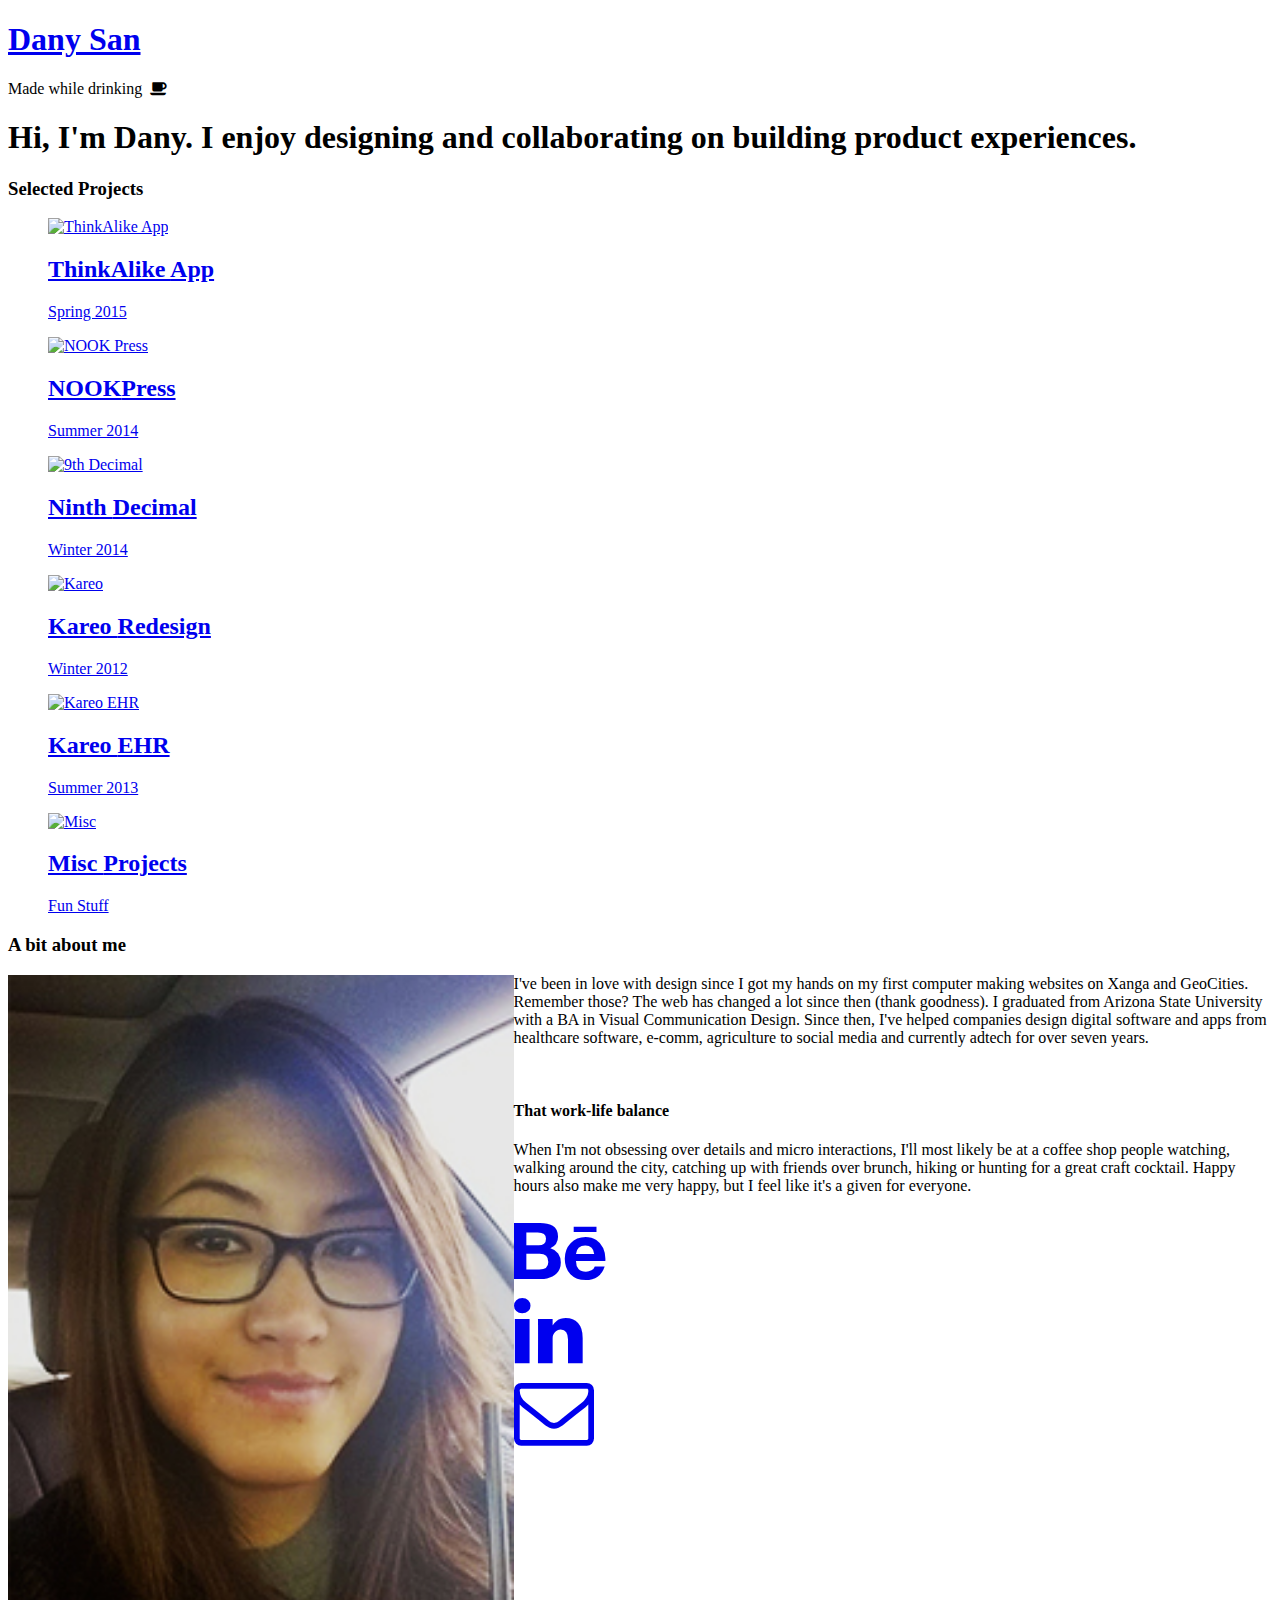
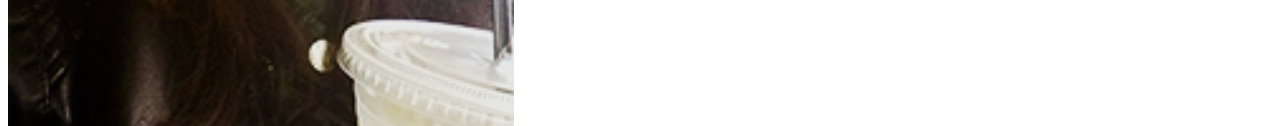
==== index.html @ a49ca772 "Update About Me" ====
<!DOCTYPE html>
<head>
    <meta charset="utf-8">
    <meta http-equiv="X-UA-Compatible" content="IE=edge,chrome=1">
    <title>Portfolio of Dany San</title>
    <meta name="description" content="">
    <meta name="viewport" content="width=device-width">

    <!-- Place favicon.ico and apple-touch-icon.png in the root directory -->
    <link rel="shortcut icon" href="favicon.ico" type="image/x-icon">
	<link rel="icon" href="favicon.ico" type="image/x-icon">
	<link href='https://fonts.googleapis.com/css?family=Pontano+Sans|Slabo+13px' rel='stylesheet' type='text/css'>
	<link href='https://fonts.googleapis.com/css?family=Raleway:400,500,600' rel='stylesheet' type='text/css'>
	<link rel="stylesheet" href="https://maxcdn.bootstrapcdn.com/font-awesome/4.5.0/css/font-awesome.min.css">
    <link rel="stylesheet" href="css/core.css">
    <link rel="stylesheet" href="css/animate.css">
    <link rel="stylesheet" type="text/css" href="css/hover-effects.css" />


    <script src="js/jquery-1.10.2.js"></script>
    <script src="js/modernizr.custom.js"></script>
   <script>
	  (function(i,s,o,g,r,a,m){i['GoogleAnalyticsObject']=r;i[r]=i[r]||function(){
	  (i[r].q=i[r].q||[]).push(arguments)},i[r].l=1*new Date();a=s.createElement(o),
	  m=s.getElementsByTagName(o)[0];a.async=1;a.src=g;m.parentNode.insertBefore(a,m)
	  })(window,document,'script','//www.google-analytics.com/analytics.js','ga');

	  ga('create', 'UA-46570388-1', 'danymarie.com');
	  ga('send', 'pageview');

	</script>

</head>
<body class="home">
	<!--[if lt IE 7]>
	    <p class="chromeframe">You are using an <strong>outdated</strong> browser. Please <a href="http://browsehappy.com/">upgrade your browser</a> or <a href="http://www.google.com/chromeframe/?redirect=true">activate Google Chrome Frame</a> to improve your experience.</p>
	<![endif]-->
	<div class="top"></div>

	<nav class="container nav-main">
		<div class="row mtl nav-row">
			<div class="col-md-8 nav-col"><h1 class="logo"><a href="index.html" >Dany San</a></h1></div>
			<div class="col-md-4 nav-col text-right">
				<p>Made while drinking &nbsp;<i class="fa fa-coffee"></i></p>
			</div>
		</div>
	</nav>

	<div class="intro">
		<div class="container text-center">
			<h1 class="mtm">Hi, I'm Dany. I enjoy designing and collaborating on building product experiences.</h1>
			<!-- <h2 class="mtl">"A hidden connection is stronger than an obvious one."</h2> -->
		</div>
	</div>

	<section>
		<div class="container ptbl">
			<h3 class="text-center mtm mbm">Selected Projects</h3>

			<div class="row grid mbl">

				<div class="col-md-4">
					<a href="thinkalike-app.html">
						<figure class="effect-sadie">
							<img src="img/tn-ta.jpg" alt="ThinkAlike App">
								<figcaption>
									<h2>ThinkAlike <span>App</span></h2>
									<p>Spring 2015</p>
								</figcaption>
						</figure>
					</a>
				</div>

				<div class="col-md-4">
					<a href="nook-press.html">
						<figure class="effect-sadie">
							<img src="img/tn-nookpress.jpg" alt="NOOK Press">
								<figcaption>
									<h2>NOOK<span>Press</span></h2>
									<p>Summer 2014</p>
								</figcaption>
						</figure>
					</a>
				</div>

				<div class="col-md-4">
					<a href="ninth-decimal.html">
						<figure class="effect-sadie">
							<img src="img/tn-9d.jpg" alt="9th Decimal">
								<figcaption>
									<h2>Ninth <span>Decimal</span></h2>
									<p>Winter 2014</p>
								</figcaption>
						</figure>
					</a>
				</div>

			</div> <!-- End Row -->

			<div class="row grid mbl">

				<div class="col-md-4">
					<a href="kareo.html">
						<figure class="effect-sadie">
							<img src="img/tn-kareo.jpg" alt="Kareo">
								<figcaption>
									<h2>Kareo <span>Redesign</span></h2>
									<p>Winter 2012</p>
								</figcaption>
						</figure>
					</a>
				</div>

				<div class="col-md-4">
					<a href="kareo-ehr.html">
						<figure class="effect-sadie">
							<img src="img/tn-ehr.jpg" alt="Kareo EHR">
								<figcaption>
									<h2>Kareo <span>EHR</span></h2>
									<p>Summer 2013</p>
								</figcaption>
						</figure>
					</a>
				</div>

				<div class="col-md-4">
					<a href="miscellaneous-projects.html">
						<figure class="effect-sadie">
							<img src="img/tn-misc.jpg" alt="Misc">
								<figcaption>
									<h2>Misc <span>Projects</span></h2>
									<p>Fun Stuff</p>
								</figcaption>
						</figure>
					</a>
				</div>

			</div> <!-- End Row -->

		</div> <!-- End Container -->
	</section>

	<section class="body">
		<div class="container">
			<div class="row">
				<div class="col-md-12 mtl mbxl">
					<h3 class="text-center">A bit about me</h3>
					<div class="col-md-2"></div>
					<div class="col-md-8">

						<img src="img/me.jpg" alt="Dany" align="left" class="normalize mrl" width="40%">

						<p>
							I've been in love with design since I got my hands on my first computer making websites on Xanga and GeoCities.
              Remember those? The web has changed a lot since then (thank goodness). I graduated from Arizona State University
              with a BA in Visual Communication Design. Since then, I've helped companies design digital software
              and apps from healthcare software, e-comm, agriculture to social media
              and currently adtech for over seven years.
						</p>

						<!-- <h4>What do I believe in?</h4>
						<p>
							I believe understanding how things work inside and out or at least how the pieces fit together is crucial. Doing the right thing and doing what works is what I learned during my time at <a href="http://pivotal.io/labs" target="_blank">Pivotal Labs</a>. Cross-team collaboration helps build a better product because you're sharing knowledge and leveraging everyone's skill sets. It's what makes what I do <strong>fun</strong> and <strong>awesome</strong>.
						</p>
						<p>
							I also believe it's not always about how something looks, but how it feels that's memorable. A hidden connection is stronger than an obvious one and I keep this in mind when designing.
						</p>
						<p>
							Dabbling and learning new things is another passion of mine. I self taught myself front-end coding to have a better understanding of how static design gets translated into code and brought to life with the added functionality of transitions and animations. Reading, learning and doing new things not only broadens our skills, but enriches the work we do.
						</p> -->
            <br />
						<h4>That work-life balance</h4>
						<p>
							When I'm not obsessing over details and micro interactions, I'll most likely be at a coffee shop people watching, walking around the city, catching up with friends over brunch, hiking or hunting for a great craft cocktail. Happy hours also make me very happy, but I feel like it's a given for everyone.
						</p>
						<!-- <p>
							Oh and of course, video breaks that involve cuteness overload are the best.

							<iframe src="https://vine.co/v/OdiFKizniE9/embed/simple" width="300" height="300" frameborder="0" class="mts"></iframe><script src="https://platform.vine.co/static/scripts/embed.js"></script>
						</p>

						<p>
							I also recently went on a four month solo backpacking trip to SE Asia that's been a life altering experience. Now I'm back looking to work on meaningful products that'll improve people's lives. <a href="mailto:danymsan@gmail.com?subject=Hi%20Dany!" target="_blank"><strong>What can we build together?</strong></a>
						</p> -->

					</div>
					<div class="col-md-2"></div>
				</div>
			</div>
		</div>
	</section>

	<section>
		<div class="social">
			<a href="http://be.net/danys" target="_blank"><div class="col-md-4 teal">
				<div class="col-md-12"><i class="fa fa-behance fa-5x"></i></div></div>
			</a>
			<a href="http://www.linkedin.com/in/danysan" target="_blank">
				<div class="col-md-4 blue"><div class="col-md-12"><i class="fa fa-linkedin fa-5x"></i></div></div>
			</a>
			<a href="mailto:danymsan@gmail.com?subject=Hi%20Dany!" target="_blank">
				<div class="col-md-4 purple"><div class="col-md-12"><i class="fa fa-envelope-o fa-5x"></i></div></div>
			</a>
		</div>

	</section>


 </body>
</html>
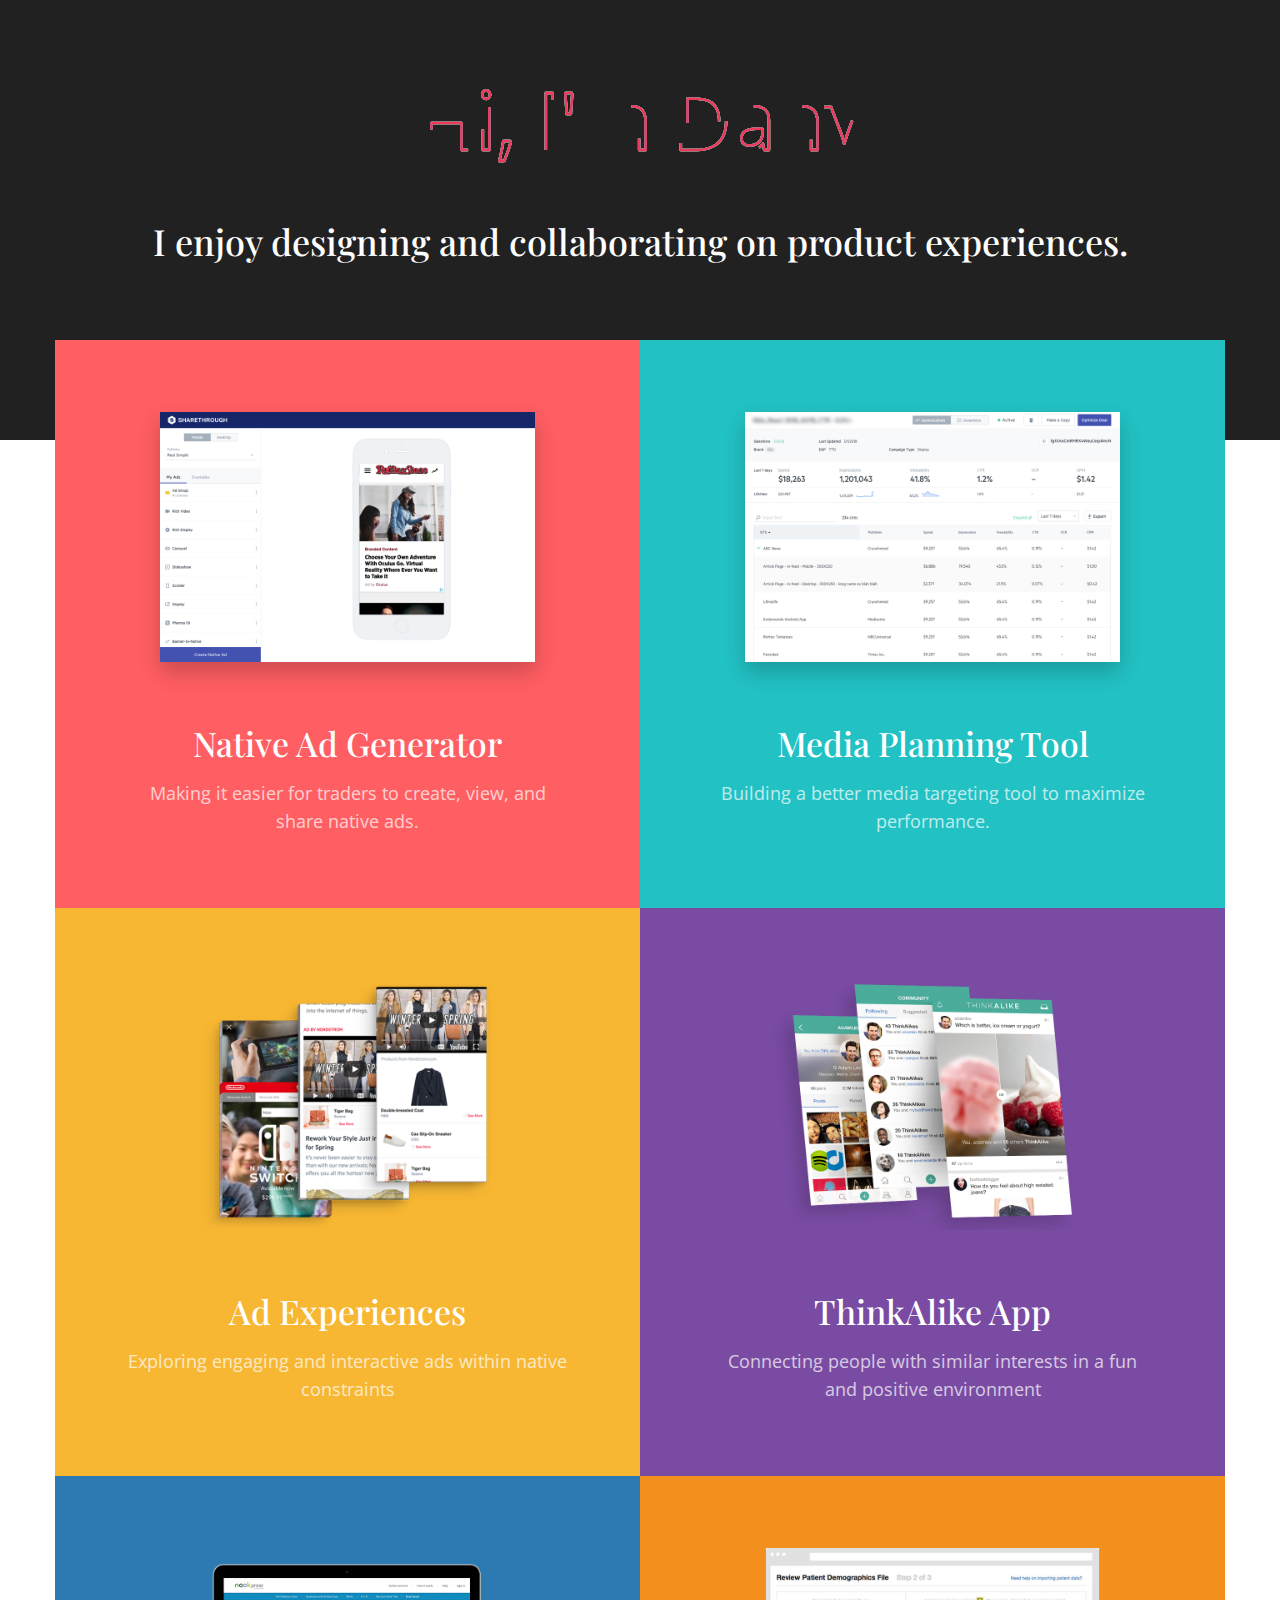
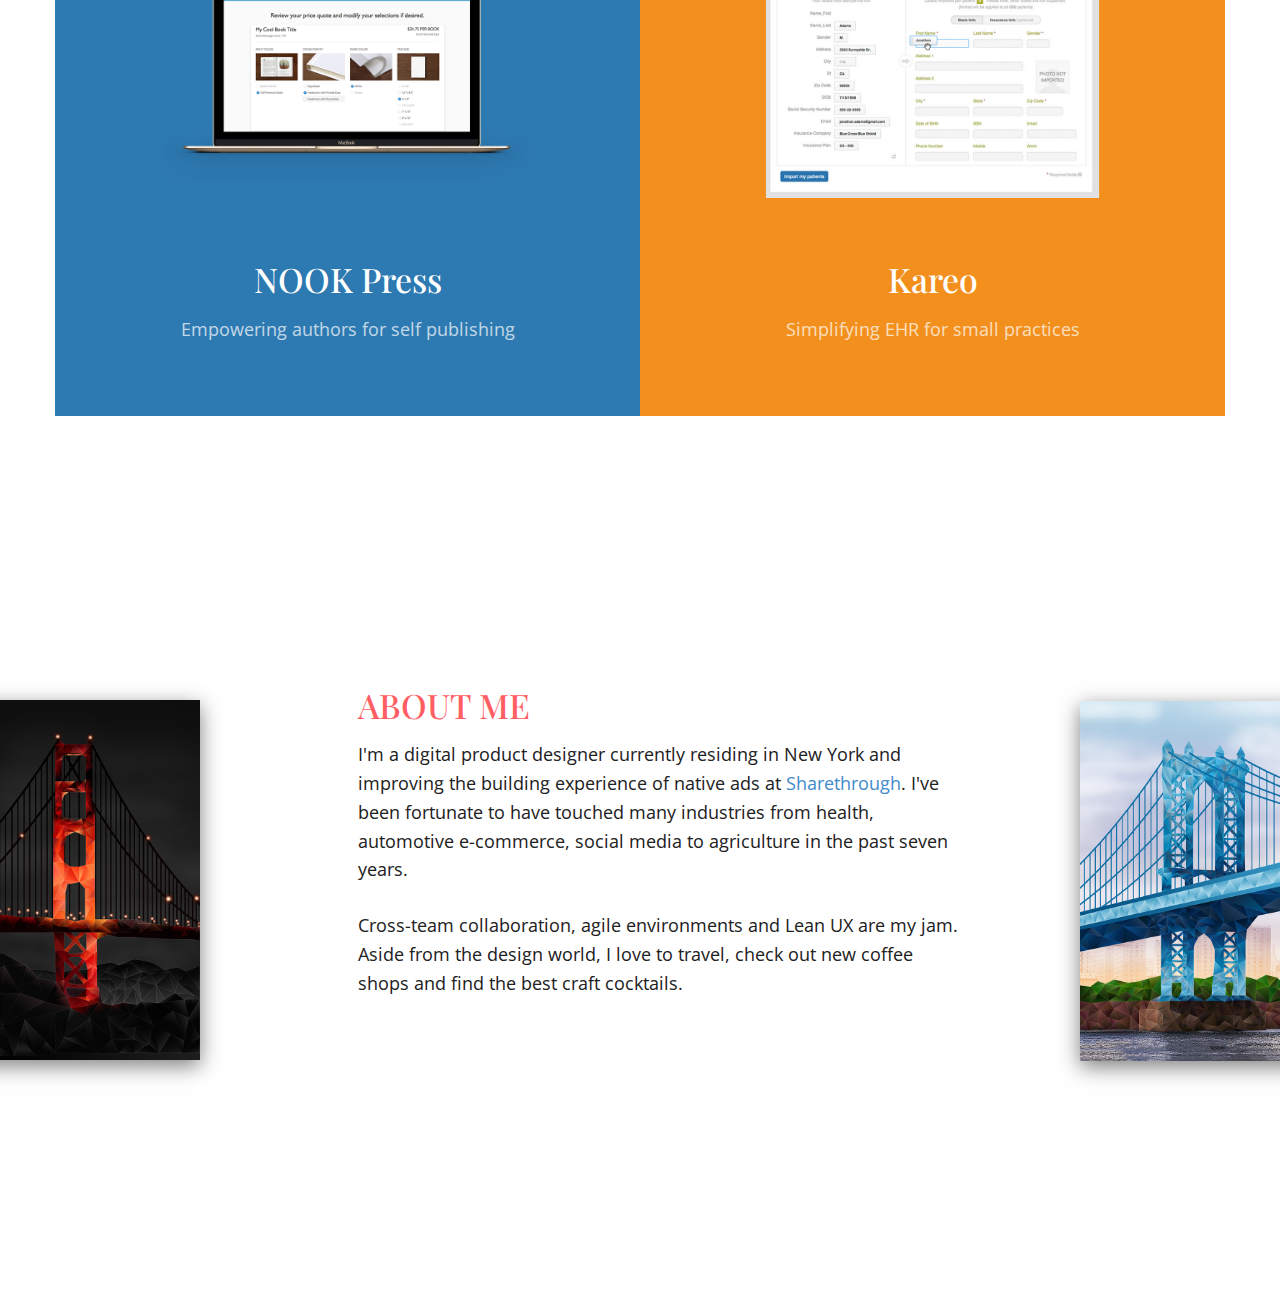
==== commit ec2dffc7: "Replaced old with new site" ====
--- a/index.html
+++ b/index.html
@@ -1,25 +1,24 @@
 <!DOCTYPE html>
 <head>
-    <meta charset="utf-8">
-    <meta http-equiv="X-UA-Compatible" content="IE=edge,chrome=1">
-    <title>Portfolio of Dany San</title>
-    <meta name="description" content="">
-    <meta name="viewport" content="width=device-width">
+  <meta charset="utf-8">
+  <title>Portfolio of Dany San</title>
+  <meta name="description" content="">
+  <meta name="viewport" content="width=device-width">
 
-    <!-- Place favicon.ico and apple-touch-icon.png in the root directory -->
-    <link rel="shortcut icon" href="favicon.ico" type="image/x-icon">
-	<link rel="icon" href="favicon.ico" type="image/x-icon">
-	<link href='https://fonts.googleapis.com/css?family=Pontano+Sans|Slabo+13px' rel='stylesheet' type='text/css'>
-	<link href='https://fonts.googleapis.com/css?family=Raleway:400,500,600' rel='stylesheet' type='text/css'>
-	<link rel="stylesheet" href="https://maxcdn.bootstrapcdn.com/font-awesome/4.5.0/css/font-awesome.min.css">
-    <link rel="stylesheet" href="css/core.css">
-    <link rel="stylesheet" href="css/animate.css">
-    <link rel="stylesheet" type="text/css" href="css/hover-effects.css" />
+  <!-- Place favicon.ico and apple-touch-icon.png in the root directory -->
+  <link rel="icon" type="image/png" href="favicon-32x32.png" sizes="32x32" />
+  <link rel="icon" type="image/png" href="favicon-16x16.png" sizes="16x16" />
 
+	<link href="https://fonts.googleapis.com/css?family=Abril+Fatface|Playfair+Display:400,700" rel="stylesheet">
+  <link href="https://fonts.googleapis.com/css?family=Open+Sans" rel="stylesheet">
+  <link rel="stylesheet" href="https://use.fontawesome.com/releases/v5.3.1/css/all.css" integrity="sha384-mzrmE5qonljUremFsqc01SB46JvROS7bZs3IO2EmfFsd15uHvIt+Y8vEf7N7fWAU" crossorigin="anonymous">
+  <link rel="stylesheet" href="css/new.css">
+  <link rel="stylesheet" href="css/animate.min.css">
+  <link rel="stylesheet" href="css/onscroll-component.css">
 
-    <script src="js/jquery-1.10.2.js"></script>
-    <script src="js/modernizr.custom.js"></script>
-   <script>
+  <script src="js/jquery-1.10.2.js"></script>
+  <script src="js/modernizr.custom.js"></script>
+  <script>
 	  (function(i,s,o,g,r,a,m){i['GoogleAnalyticsObject']=r;i[r]=i[r]||function(){
 	  (i[r].q=i[r].q||[]).push(arguments)},i[r].l=1*new Date();a=s.createElement(o),
 	  m=s.getElementsByTagName(o)[0];a.async=1;a.src=g;m.parentNode.insertBefore(a,m)
@@ -31,179 +30,125 @@
 	</script>
 
 </head>
-<body class="home">
-	<!--[if lt IE 7]>
-	    <p class="chromeframe">You are using an <strong>outdated</strong> browser. Please <a href="http://browsehappy.com/">upgrade your browser</a> or <a href="http://www.google.com/chromeframe/?redirect=true">activate Google Chrome Frame</a> to improve your experience.</p>
-	<![endif]-->
-	<div class="top"></div>
+<body>
+  <div class="hero">
+		<!-- <div>
+      <a href="new-site.html" class="logo">DS</a>
+		</div> -->
 
-	<nav class="container nav-main">
-		<div class="row mtl nav-row">
-			<div class="col-md-8 nav-col"><h1 class="logo"><a href="index.html" >Dany San</a></h1></div>
-			<div class="col-md-4 nav-col text-right">
-				<p>Made while drinking &nbsp;<i class="fa fa-coffee"></i></p>
-			</div>
-		</div>
-	</nav>
+    <svg viewBox="0 0 600 300" class="animated fadeInDown">
+      <!-- Symbol -->
+      <symbol id="s-text">
+        <text text-anchor="middle"
+              x="50%" y="50%">
+          Hi, I'm Dany
+        </text>
+      </symbol>
 
-	<div class="intro">
-		<div class="container text-center">
-			<h1 class="mtm">Hi, I'm Dany. I enjoy designing and collaborating on building product experiences.</h1>
-			<!-- <h2 class="mtl">"A hidden connection is stronger than an obvious one."</h2> -->
-		</div>
-	</div>
-
-	<section>
-		<div class="container ptbl">
-			<h3 class="text-center mtm mbm">Selected Projects</h3>
-
-			<div class="row grid mbl">
-
-				<div class="col-md-4">
-					<a href="thinkalike-app.html">
-						<figure class="effect-sadie">
-							<img src="img/tn-ta.jpg" alt="ThinkAlike App">
-								<figcaption>
-									<h2>ThinkAlike <span>App</span></h2>
-									<p>Spring 2015</p>
-								</figcaption>
-						</figure>
-					</a>
+      <!-- Duplicate symbols -->
+      <use xlink:href="#s-text" class="text"
+           ></use>
+      <use xlink:href="#s-text" class="text"
+           ></use>
+      <use xlink:href="#s-text" class="text"
+           ></use>
+      <use xlink:href="#s-text" class="text"
+           ></use>
+      <use xlink:href="#s-text" class="text"
+           ></use>
+    </svg>
+    <div class="wrapper intro">
+      <h1 class="text-center animated fadeInUp">I enjoy designing and collaborating on product experiences.</h1>
+    </div>
+  </div>
+	<div class="container">
+		<div>
+			<div class="row projects">
+        <div class="card coral col-sm-6">
+          <a href="nag.html">
+            <img src="img/thumb-nag@2x.png" alt="Native Ad Generator">
+            <h3>Native Ad Generator</h3>
+            <p>Making it easier for traders to create, view, and share native ads.</p>
+          </a>
 				</div>
 
-				<div class="col-md-4">
-					<a href="nook-press.html">
-						<figure class="effect-sadie">
-							<img src="img/tn-nookpress.jpg" alt="NOOK Press">
-								<figcaption>
-									<h2>NOOK<span>Press</span></h2>
-									<p>Summer 2014</p>
-								</figcaption>
-						</figure>
-					</a>
-				</div>
-
-				<div class="col-md-4">
-					<a href="ninth-decimal.html">
-						<figure class="effect-sadie">
-							<img src="img/tn-9d.jpg" alt="9th Decimal">
-								<figcaption>
-									<h2>Ninth <span>Decimal</span></h2>
-									<p>Winter 2014</p>
-								</figcaption>
-						</figure>
-					</a>
-				</div>
+      <div class="card teal col-sm-6">
+        <a href="media-planning-tool.html">
+          <img src="img/thumb-mpt@2x.png" alt="Media Planning Tool">
+          <h3>Media Planning Tool</h3>
+          <p>Building a better media targeting tool to maximize performance.</p>
+        </a>
+			</div>
 
 			</div> <!-- End Row -->
 
-			<div class="row grid mbl">
+      <div class="row projects">
+        <div class="card gold col-sm-6">
+          <a href="ad-experiences.html">
+            <img class="no-shadow" src="img/thumb-ad-exp@2x.png" alt="Ad Experiences">
+            <h3>Ad Experiences</h3>
+            <p>Exploring engaging and interactive ads within native constraints</p>
+          </a>
+        </div>
+        <div class="card purple col-sm-6">
+          <a href="thinkalike.html">
+            <img class="no-shadow" src="img/thumb-ta@2x.png" alt="ThinkAlike App">
+            <h3>ThinkAlike App</h3>
+            <p>Connecting people with similar interests in a fun and positive environment</p>
+          </a>
+        </div>
+      </div> <!-- End Row -->
 
-				<div class="col-md-4">
-					<a href="kareo.html">
-						<figure class="effect-sadie">
-							<img src="img/tn-kareo.jpg" alt="Kareo">
-								<figcaption>
-									<h2>Kareo <span>Redesign</span></h2>
-									<p>Winter 2012</p>
-								</figcaption>
-						</figure>
-					</a>
-				</div>
-
-				<div class="col-md-4">
-					<a href="kareo-ehr.html">
-						<figure class="effect-sadie">
-							<img src="img/tn-ehr.jpg" alt="Kareo EHR">
-								<figcaption>
-									<h2>Kareo <span>EHR</span></h2>
-									<p>Summer 2013</p>
-								</figcaption>
-						</figure>
-					</a>
-				</div>
-
-				<div class="col-md-4">
-					<a href="miscellaneous-projects.html">
-						<figure class="effect-sadie">
-							<img src="img/tn-misc.jpg" alt="Misc">
-								<figcaption>
-									<h2>Misc <span>Projects</span></h2>
-									<p>Fun Stuff</p>
-								</figcaption>
-						</figure>
-					</a>
-				</div>
-
-			</div> <!-- End Row -->
+      <div class="row projects">
+        <div class="card blue col-sm-6">
+          <a href="nook.html">
+            <img class="no-shadow" src="img/thumb-nook@2x.png" alt="Nook Press">
+            <h3>NOOK Press</h3>
+            <p>Empowering authors for self publishing</p>
+          </a>
+        </div>
+        <div class="card orange col-sm-6">
+          <a href="kareo-2.html">
+            <img class="no-shadow" src="img/thumb-kareo.png" alt="Kareo">
+            <h3>Kareo</h3>
+            <p>Simplifying EHR for small practices</p>
+          </a>
+        </div>
+      </div> <!-- End Row -->
 
 		</div> <!-- End Container -->
-	</section>
+	</div>
 
-	<section class="body">
-		<div class="container">
-			<div class="row">
-				<div class="col-md-12 mtl mbxl">
-					<h3 class="text-center">A bit about me</h3>
-					<div class="col-md-2"></div>
-					<div class="col-md-8">
+  <section class="about">
+    <div class="wall">
+      <img class="sf left col-md-2" src="img/gg-bridge@2x.png" alt="Ad Experiences" />
+      <div class="col-sm-1"></div>
+      <div class="col-sm-6 content">
+        <h3 class="coral-txt">ABOUT ME</h3>
+        <p>
+          I'm a digital product designer currently residing in New York and improving the building
+          experience of native ads at <a href="https://www.sharethrough.com" target="_blank">Sharethrough</a>.
+          I've been fortunate to have touched many industries from health, automotive e-commerce,
+          social media to agriculture in the past seven years.
+        </p>
+        <p>
+          Cross-team collaboration, agile environments and Lean UX are my jam. Aside from the design world,
+          I love to travel, check out new coffee shops and find the best craft cocktails.
+        </p>
+        <div class="social">
+    			<a href="http://www.linkedin.com/in/danysan" target="_blank">
+            <span class="coral-txt"><i class="fab fa-linkedin-in"></i></span>
+    			</a>
+    			<a href="mailto:danymsan@gmail.com?subject=Hi%20Dany!" target="_blank">
+            <span class="coral-txt"><i class="far fa-envelope"></i></span>
+    			</a>
+    		</div>
+      </div>
+      <div class="col-md-1"></div>
+      <img class="ny right col-md-2" src="img/ny-bridge@2x.png" alt="Ad Experiences" />
+    </div>
 
-						<img src="img/me.jpg" alt="Dany" align="left" class="normalize mrl" width="40%">
-
-						<p>
-							I've been in love with design since I got my hands on my first computer making websites on Xanga and GeoCities.
-              Remember those? The web has changed a lot since then (thank goodness). I graduated from Arizona State University
-              with a BA in Visual Communication Design. Since then, I've helped companies design digital software
-              and apps from healthcare software, e-comm, agriculture to social media
-              and currently adtech for over seven years.
-						</p>
-
-						<!-- <h4>What do I believe in?</h4>
-						<p>
-							I believe understanding how things work inside and out or at least how the pieces fit together is crucial. Doing the right thing and doing what works is what I learned during my time at <a href="http://pivotal.io/labs" target="_blank">Pivotal Labs</a>. Cross-team collaboration helps build a better product because you're sharing knowledge and leveraging everyone's skill sets. It's what makes what I do <strong>fun</strong> and <strong>awesome</strong>.
-						</p>
-						<p>
-							I also believe it's not always about how something looks, but how it feels that's memorable. A hidden connection is stronger than an obvious one and I keep this in mind when designing.
-						</p>
-						<p>
-							Dabbling and learning new things is another passion of mine. I self taught myself front-end coding to have a better understanding of how static design gets translated into code and brought to life with the added functionality of transitions and animations. Reading, learning and doing new things not only broadens our skills, but enriches the work we do.
-						</p> -->
-            <br />
-						<h4>That work-life balance</h4>
-						<p>
-							When I'm not obsessing over details and micro interactions, I'll most likely be at a coffee shop people watching, walking around the city, catching up with friends over brunch, hiking or hunting for a great craft cocktail. Happy hours also make me very happy, but I feel like it's a given for everyone.
-						</p>
-						<!-- <p>
-							Oh and of course, video breaks that involve cuteness overload are the best.
-
-							<iframe src="https://vine.co/v/OdiFKizniE9/embed/simple" width="300" height="300" frameborder="0" class="mts"></iframe><script src="https://platform.vine.co/static/scripts/embed.js"></script>
-						</p>
-
-						<p>
-							I also recently went on a four month solo backpacking trip to SE Asia that's been a life altering experience. Now I'm back looking to work on meaningful products that'll improve people's lives. <a href="mailto:danymsan@gmail.com?subject=Hi%20Dany!" target="_blank"><strong>What can we build together?</strong></a>
-						</p> -->
-
-					</div>
-					<div class="col-md-2"></div>
-				</div>
-			</div>
-		</div>
-	</section>
-
-	<section>
-		<div class="social">
-			<a href="http://be.net/danys" target="_blank"><div class="col-md-4 teal">
-				<div class="col-md-12"><i class="fa fa-behance fa-5x"></i></div></div>
-			</a>
-			<a href="http://www.linkedin.com/in/danysan" target="_blank">
-				<div class="col-md-4 blue"><div class="col-md-12"><i class="fa fa-linkedin fa-5x"></i></div></div>
-			</a>
-			<a href="mailto:danymsan@gmail.com?subject=Hi%20Dany!" target="_blank">
-				<div class="col-md-4 purple"><div class="col-md-12"><i class="fa fa-envelope-o fa-5x"></i></div></div>
-			</a>
-		</div>
-
-	</section>
+  </section>
 
 
  </body>
--- a/css/new.css
+++ b/css/new.css
@@ -0,0 +1,5692 @@
+@charset "UTF-8";
+/******************************************************
+	Core styles
+
+	Dany Nov 2018
+
+******************************************************/
+/*! normalize.css v2.1.3 | MIT License | git.io/normalize */
+@import url(http://fonts.googleapis.com/css?family=Open+Sans:800);
+article,
+aside,
+details,
+figcaption,
+figure,
+footer,
+header,
+hgroup,
+main,
+nav,
+section,
+summary {
+  display: block; }
+
+audio,
+canvas,
+video {
+  display: inline-block; }
+
+audio:not([controls]) {
+  display: none;
+  height: 0; }
+
+[hidden],
+template {
+  display: none; }
+
+html {
+  font-family: sans-serif;
+  -ms-text-size-adjust: 100%;
+  -webkit-text-size-adjust: 100%; }
+
+body {
+  margin: 0; }
+
+a {
+  background: transparent; }
+
+a:focus {
+  outline: thin dotted; }
+
+a:active,
+a:hover {
+  outline: 0; }
+
+h1 {
+  font-size: 2em;
+  margin: 0.67em 0; }
+
+abbr[title] {
+  border-bottom: 1px dotted; }
+
+b,
+strong {
+  font-weight: bold; }
+
+dfn {
+  font-style: italic; }
+
+hr {
+  -moz-box-sizing: content-box;
+  box-sizing: content-box;
+  height: 0; }
+
+mark {
+  background: #ff0;
+  color: #000; }
+
+code,
+kbd,
+pre,
+samp {
+  font-family: monospace, serif;
+  font-size: 1em; }
+
+pre {
+  white-space: pre-wrap; }
+
+q {
+  quotes: "\201C" "\201D" "\2018" "\2019"; }
+
+small {
+  font-size: 80%; }
+
+sub,
+sup {
+  font-size: 75%;
+  line-height: 0;
+  position: relative;
+  vertical-align: baseline; }
+
+sup {
+  top: -0.5em; }
+
+sub {
+  bottom: -0.25em; }
+
+img {
+  border: 0; }
+
+svg:not(:root) {
+  overflow: hidden; }
+
+figure {
+  margin: 0; }
+
+fieldset {
+  border: 1px solid #c0c0c0;
+  margin: 0 2px;
+  padding: 0.35em 0.625em 0.75em; }
+
+legend {
+  border: 0;
+  padding: 0; }
+
+button,
+input,
+select,
+textarea {
+  font-family: inherit;
+  font-size: 100%;
+  margin: 0; }
+
+button,
+input {
+  line-height: normal; }
+
+button,
+select {
+  text-transform: none; }
+
+button,
+html input[type="button"],
+input[type="reset"],
+input[type="submit"] {
+  -webkit-appearance: button;
+  cursor: pointer; }
+
+button[disabled],
+html input[disabled] {
+  cursor: default; }
+
+input[type="checkbox"],
+input[type="radio"] {
+  box-sizing: border-box;
+  padding: 0; }
+
+input[type="search"] {
+  -webkit-appearance: textfield;
+  -moz-box-sizing: content-box;
+  -webkit-box-sizing: content-box;
+  box-sizing: content-box; }
+
+input[type="search"]::-webkit-search-cancel-button,
+input[type="search"]::-webkit-search-decoration {
+  -webkit-appearance: none; }
+
+button::-moz-focus-inner,
+input::-moz-focus-inner {
+  border: 0;
+  padding: 0; }
+
+textarea {
+  overflow: auto;
+  vertical-align: top; }
+
+table {
+  border-collapse: collapse;
+  border-spacing: 0; }
+
+@media print {
+  * {
+    text-shadow: none !important;
+    color: #000 !important;
+    background: transparent !important;
+    box-shadow: none !important; }
+
+  a,
+  a:visited {
+    text-decoration: underline; }
+
+  a[href]:after {
+    content: " (" attr(href) ")"; }
+
+  abbr[title]:after {
+    content: " (" attr(title) ")"; }
+
+  a[href^="javascript:"]:after,
+  a[href^="#"]:after {
+    content: ""; }
+
+  pre,
+  blockquote {
+    border: 1px solid #999;
+    page-break-inside: avoid; }
+
+  thead {
+    display: table-header-group; }
+
+  tr,
+  img {
+    page-break-inside: avoid; }
+
+  img {
+    max-width: 100% !important; }
+
+  @page {
+    margin: 2cm .5cm; }
+  p,
+  h2,
+  h3 {
+    orphans: 3;
+    widows: 3; }
+
+  h2,
+  h3 {
+    page-break-after: avoid; }
+
+  select {
+    background: #fff !important; }
+
+  .navbar {
+    display: none; }
+
+  .table td,
+  .table th {
+    background-color: #fff !important; }
+
+  .btn > .caret,
+  .dropup > .btn > .caret {
+    border-top-color: #000 !important; }
+
+  .label {
+    border: 1px solid #000; }
+
+  .table {
+    border-collapse: collapse !important; }
+
+  .table-bordered th,
+  .table-bordered td {
+    border: 1px solid #ddd !important; } }
+*,
+*:before,
+*:after {
+  -webkit-box-sizing: border-box;
+  -moz-box-sizing: border-box;
+  box-sizing: border-box; }
+
+html {
+  font-size: 62.5%;
+  -webkit-tap-highlight-color: transparent; }
+
+body {
+  font-family: "Helvetica Neue", Helvetica, Arial, sans-serif;
+  font-size: 14px;
+  line-height: 1.42857;
+  color: #333333;
+  background-color: #fff; }
+
+input,
+button,
+select,
+textarea {
+  font-family: inherit;
+  font-size: inherit;
+  line-height: inherit; }
+
+a {
+  color: #428bca;
+  text-decoration: none; }
+  a:hover, a:focus {
+    color: #2a6496;
+    text-decoration: underline; }
+  a:focus {
+    outline: thin dotted #333;
+    outline: 5px auto -webkit-focus-ring-color;
+    outline-offset: -2px; }
+
+img {
+  vertical-align: middle; }
+
+.img-responsive {
+  display: block;
+  max-width: 100%;
+  height: auto; }
+
+.img-rounded {
+  border-radius: 6px; }
+
+.img-thumbnail, .thumbnail {
+  padding: 4px;
+  line-height: 1.42857;
+  background-color: #fff;
+  border: 1px solid #ddd;
+  border-radius: 4px;
+  -webkit-transition: all 0.2s ease-in-out;
+  transition: all 0.2s ease-in-out;
+  display: inline-block;
+  max-width: 100%;
+  height: auto; }
+
+.img-circle {
+  border-radius: 50%; }
+
+hr {
+  margin-top: 20px;
+  margin-bottom: 20px;
+  border: 0;
+  border-top: 1px solid #eeeeee; }
+
+.sr-only {
+  position: absolute;
+  width: 1px;
+  height: 1px;
+  margin: -1px;
+  padding: 0;
+  overflow: hidden;
+  clip: rect(0, 0, 0, 0);
+  border: 0; }
+
+p {
+  margin: 0 0 10px; }
+
+.lead {
+  margin-bottom: 20px;
+  font-size: 16px;
+  font-weight: 200;
+  line-height: 1.4; }
+  @media (min-width: 768px) {
+    .lead {
+      font-size: 21px; } }
+
+small,
+.small {
+  font-size: 85%; }
+
+cite {
+  font-style: normal; }
+
+.text-muted {
+  color: #999999; }
+
+.text-primary {
+  color: #428bca; }
+  .text-primary:hover {
+    color: #3071a9; }
+
+.text-warning {
+  color: #c09853; }
+  .text-warning:hover {
+    color: #a47e3c; }
+
+.text-danger {
+  color: #b94a48; }
+  .text-danger:hover {
+    color: #953b39; }
+
+.text-success {
+  color: #468847; }
+  .text-success:hover {
+    color: #356635; }
+
+.text-info {
+  color: #3a87ad; }
+  .text-info:hover {
+    color: #2d6987; }
+
+.text-left {
+  text-align: left !important; }
+
+.text-right {
+  text-align: right !important; }
+
+.text-center {
+  text-align: center !important; }
+
+h1, h2, h3, h4, h5, h6,
+.h1, .h2, .h3, .h4, .h5, .h6 {
+  font-family: "Helvetica Neue", Helvetica, Arial, sans-serif;
+  font-weight: 500;
+  line-height: 1.1;
+  color: inherit; }
+  h1 small,
+  h1 .small, h2 small,
+  h2 .small, h3 small,
+  h3 .small, h4 small,
+  h4 .small, h5 small,
+  h5 .small, h6 small,
+  h6 .small,
+  .h1 small,
+  .h1 .small, .h2 small,
+  .h2 .small, .h3 small,
+  .h3 .small, .h4 small,
+  .h4 .small, .h5 small,
+  .h5 .small, .h6 small,
+  .h6 .small {
+    font-weight: normal;
+    line-height: 1;
+    color: #999999; }
+
+h1,
+h2,
+h3 {
+  margin-top: 20px;
+  margin-bottom: 10px; }
+  h1 small,
+  h1 .small,
+  h2 small,
+  h2 .small,
+  h3 small,
+  h3 .small {
+    font-size: 65%; }
+
+h4,
+h5,
+h6 {
+  margin-top: 10px;
+  margin-bottom: 10px; }
+  h4 small,
+  h4 .small,
+  h5 small,
+  h5 .small,
+  h6 small,
+  h6 .small {
+    font-size: 75%; }
+
+h1, .h1 {
+  font-size: 36px; }
+
+h2, .h2 {
+  font-size: 30px; }
+
+h3, .h3 {
+  font-size: 24px; }
+
+h4, .h4 {
+  font-size: 18px; }
+
+h5, .h5 {
+  font-size: 14px; }
+
+h6, .h6 {
+  font-size: 12px; }
+
+.page-header {
+  padding-bottom: 9px;
+  margin: 40px 0 20px;
+  border-bottom: 1px solid #eeeeee; }
+
+ul,
+ol {
+  margin-top: 0;
+  margin-bottom: 10px; }
+  ul ul,
+  ul ol,
+  ol ul,
+  ol ol {
+    margin-bottom: 0; }
+
+.list-unstyled, .list-inline {
+  padding-left: 0;
+  list-style: none; }
+
+.list-inline > li {
+  display: inline-block;
+  padding-left: 5px;
+  padding-right: 5px; }
+  .list-inline > li:first-child {
+    padding-left: 0; }
+
+dl {
+  margin-bottom: 20px; }
+
+dt,
+dd {
+  line-height: 1.42857; }
+
+dt {
+  font-weight: bold; }
+
+dd {
+  margin-left: 0; }
+
+@media (min-width: 768px) {
+  .dl-horizontal dt {
+    float: left;
+    width: 160px;
+    clear: left;
+    text-align: right;
+    overflow: hidden;
+    text-overflow: ellipsis;
+    white-space: nowrap; }
+  .dl-horizontal dd {
+    margin-left: 180px; }
+    .dl-horizontal dd:before, .dl-horizontal dd:after {
+      content: " ";
+      /* 1 */
+      display: table;
+      /* 2 */ }
+    .dl-horizontal dd:after {
+      clear: both; } }
+abbr[title],
+abbr[data-original-title] {
+  cursor: help;
+  border-bottom: 1px dotted #999999; }
+
+abbr.initialism {
+  font-size: 90%;
+  text-transform: uppercase; }
+
+blockquote {
+  padding: 10px 20px;
+  margin: 0 0 20px;
+  border-left: 5px solid #eeeeee; }
+  blockquote p {
+    font-size: 17.5px;
+    font-weight: 300;
+    line-height: 1.25; }
+  blockquote p:last-child {
+    margin-bottom: 0; }
+  blockquote small {
+    display: block;
+    line-height: 1.42857;
+    color: #999999; }
+    blockquote small:before {
+      content: '\2014 \00A0'; }
+  blockquote.pull-right {
+    padding-right: 15px;
+    padding-left: 0;
+    border-right: 5px solid #eeeeee;
+    border-left: 0; }
+    blockquote.pull-right p,
+    blockquote.pull-right small,
+    blockquote.pull-right .small {
+      text-align: right; }
+    blockquote.pull-right small:before,
+    blockquote.pull-right .small:before {
+      content: ''; }
+    blockquote.pull-right small:after,
+    blockquote.pull-right .small:after {
+      content: '\00A0 \2014'; }
+
+blockquote:before,
+blockquote:after {
+  content: ""; }
+
+address {
+  margin-bottom: 20px;
+  font-style: normal;
+  line-height: 1.42857; }
+
+code,
+kbd,
+pre,
+samp {
+  font-family: Monaco, Menlo, Consolas, "Courier New", monospace; }
+
+code {
+  padding: 2px 4px;
+  font-size: 90%;
+  color: #c7254e;
+  background-color: #f9f2f4;
+  white-space: nowrap;
+  border-radius: 4px; }
+
+pre {
+  display: block;
+  padding: 9.5px;
+  margin: 0 0 10px;
+  font-size: 13px;
+  line-height: 1.42857;
+  word-break: break-all;
+  word-wrap: break-word;
+  color: #333333;
+  background-color: #f5f5f5;
+  border: 1px solid #ccc;
+  border-radius: 4px; }
+  pre code {
+    padding: 0;
+    font-size: inherit;
+    color: inherit;
+    white-space: pre-wrap;
+    background-color: transparent;
+    border-radius: 0; }
+
+.pre-scrollable {
+  max-height: 340px;
+  overflow-y: scroll; }
+
+.container {
+  margin-right: auto;
+  margin-left: auto;
+  padding-left: 15px;
+  padding-right: 15px; }
+  .container:before, .container:after {
+    content: " ";
+    /* 1 */
+    display: table;
+    /* 2 */ }
+  .container:after {
+    clear: both; }
+
+.row {
+  margin-left: -15px;
+  margin-right: -15px; }
+  .row:before, .row:after {
+    content: " ";
+    /* 1 */
+    display: table;
+    /* 2 */ }
+  .row:after {
+    clear: both; }
+
+.col-xs-12, .col-sm-12, .col-md-12, .col-lg-12, .col-xs-11, .col-sm-11, .col-md-11, .col-lg-11, .col-xs-10, .col-sm-10, .col-md-10, .col-lg-10, .col-xs-9, .col-sm-9, .col-md-9, .col-lg-9, .col-xs-8, .col-sm-8, .col-md-8, .col-lg-8, .col-xs-7, .col-sm-7, .col-md-7, .col-lg-7, .col-xs-6, .col-sm-6, .col-md-6, .col-lg-6, .col-xs-5, .col-sm-5, .col-md-5, .col-lg-5, .col-xs-4, .col-sm-4, .col-md-4, .col-lg-4, .col-xs-3, .col-sm-3, .col-md-3, .col-lg-3, .col-xs-2, .col-sm-2, .col-md-2, .col-lg-2, .col-xs-1, .col-sm-1, .col-md-1, .col-lg-1 {
+  position: relative;
+  min-height: 1px;
+  padding-left: 15px;
+  padding-right: 15px; }
+
+.col-xs-12, .col-xs-11, .col-xs-10, .col-xs-9, .col-xs-8, .col-xs-7, .col-xs-6, .col-xs-5, .col-xs-4, .col-xs-3, .col-xs-2, .col-xs-1 {
+  float: left; }
+
+.col-xs-1 {
+  width: 8.33333%; }
+
+.col-xs-2 {
+  width: 16.66667%; }
+
+.col-xs-3 {
+  width: 25%; }
+
+.col-xs-4 {
+  width: 33.33333%; }
+
+.col-xs-5 {
+  width: 41.66667%; }
+
+.col-xs-6 {
+  width: 50%; }
+
+.col-xs-7 {
+  width: 58.33333%; }
+
+.col-xs-8 {
+  width: 66.66667%; }
+
+.col-xs-9 {
+  width: 75%; }
+
+.col-xs-10 {
+  width: 83.33333%; }
+
+.col-xs-11 {
+  width: 91.66667%; }
+
+.col-xs-12 {
+  width: 100%; }
+
+.col-xs-pull-0 {
+  right: 0%; }
+
+.col-xs-pull-1 {
+  right: 8.33333%; }
+
+.col-xs-pull-2 {
+  right: 16.66667%; }
+
+.col-xs-pull-3 {
+  right: 25%; }
+
+.col-xs-pull-4 {
+  right: 33.33333%; }
+
+.col-xs-pull-5 {
+  right: 41.66667%; }
+
+.col-xs-pull-6 {
+  right: 50%; }
+
+.col-xs-pull-7 {
+  right: 58.33333%; }
+
+.col-xs-pull-8 {
+  right: 66.66667%; }
+
+.col-xs-pull-9 {
+  right: 75%; }
+
+.col-xs-pull-10 {
+  right: 83.33333%; }
+
+.col-xs-pull-11 {
+  right: 91.66667%; }
+
+.col-xs-pull-12 {
+  right: 100%; }
+
+.col-xs-push-0 {
+  left: 0%; }
+
+.col-xs-push-1 {
+  left: 8.33333%; }
+
+.col-xs-push-2 {
+  left: 16.66667%; }
+
+.col-xs-push-3 {
+  left: 25%; }
+
+.col-xs-push-4 {
+  left: 33.33333%; }
+
+.col-xs-push-5 {
+  left: 41.66667%; }
+
+.col-xs-push-6 {
+  left: 50%; }
+
+.col-xs-push-7 {
+  left: 58.33333%; }
+
+.col-xs-push-8 {
+  left: 66.66667%; }
+
+.col-xs-push-9 {
+  left: 75%; }
+
+.col-xs-push-10 {
+  left: 83.33333%; }
+
+.col-xs-push-11 {
+  left: 91.66667%; }
+
+.col-xs-push-12 {
+  left: 100%; }
+
+.col-xs-offset-0 {
+  margin-left: 0%; }
+
+.col-xs-offset-1 {
+  margin-left: 8.33333%; }
+
+.col-xs-offset-2 {
+  margin-left: 16.66667%; }
+
+.col-xs-offset-3 {
+  margin-left: 25%; }
+
+.col-xs-offset-4 {
+  margin-left: 33.33333%; }
+
+.col-xs-offset-5 {
+  margin-left: 41.66667%; }
+
+.col-xs-offset-6 {
+  margin-left: 50%; }
+
+.col-xs-offset-7 {
+  margin-left: 58.33333%; }
+
+.col-xs-offset-8 {
+  margin-left: 66.66667%; }
+
+.col-xs-offset-9 {
+  margin-left: 75%; }
+
+.col-xs-offset-10 {
+  margin-left: 83.33333%; }
+
+.col-xs-offset-11 {
+  margin-left: 91.66667%; }
+
+.col-xs-offset-12 {
+  margin-left: 100%; }
+
+@media (min-width: 768px) {
+  .container {
+    width: 750px; }
+
+  .col-sm-12, .col-sm-11, .col-sm-10, .col-sm-9, .col-sm-8, .col-sm-7, .col-sm-6, .col-sm-5, .col-sm-4, .col-sm-3, .col-sm-2, .col-sm-1 {
+    float: left; }
+
+  .col-sm-1 {
+    width: 8.33333%; }
+
+  .col-sm-2 {
+    width: 16.66667%; }
+
+  .col-sm-3 {
+    width: 25%; }
+
+  .col-sm-4 {
+    width: 33.33333%; }
+
+  .col-sm-5 {
+    width: 41.66667%; }
+
+  .col-sm-6 {
+    width: 50%; }
+
+  .col-sm-7 {
+    width: 58.33333%; }
+
+  .col-sm-8 {
+    width: 66.66667%; }
+
+  .col-sm-9 {
+    width: 75%; }
+
+  .col-sm-10 {
+    width: 83.33333%; }
+
+  .col-sm-11 {
+    width: 91.66667%; }
+
+  .col-sm-12 {
+    width: 100%; }
+
+  .col-sm-pull-0 {
+    right: 0%; }
+
+  .col-sm-pull-1 {
+    right: 8.33333%; }
+
+  .col-sm-pull-2 {
+    right: 16.66667%; }
+
+  .col-sm-pull-3 {
+    right: 25%; }
+
+  .col-sm-pull-4 {
+    right: 33.33333%; }
+
+  .col-sm-pull-5 {
+    right: 41.66667%; }
+
+  .col-sm-pull-6 {
+    right: 50%; }
+
+  .col-sm-pull-7 {
+    right: 58.33333%; }
+
+  .col-sm-pull-8 {
+    right: 66.66667%; }
+
+  .col-sm-pull-9 {
+    right: 75%; }
+
+  .col-sm-pull-10 {
+    right: 83.33333%; }
+
+  .col-sm-pull-11 {
+    right: 91.66667%; }
+
+  .col-sm-pull-12 {
+    right: 100%; }
+
+  .col-sm-push-0 {
+    left: 0%; }
+
+  .col-sm-push-1 {
+    left: 8.33333%; }
+
+  .col-sm-push-2 {
+    left: 16.66667%; }
+
+  .col-sm-push-3 {
+    left: 25%; }
+
+  .col-sm-push-4 {
+    left: 33.33333%; }
+
+  .col-sm-push-5 {
+    left: 41.66667%; }
+
+  .col-sm-push-6 {
+    left: 50%; }
+
+  .col-sm-push-7 {
+    left: 58.33333%; }
+
+  .col-sm-push-8 {
+    left: 66.66667%; }
+
+  .col-sm-push-9 {
+    left: 75%; }
+
+  .col-sm-push-10 {
+    left: 83.33333%; }
+
+  .col-sm-push-11 {
+    left: 91.66667%; }
+
+  .col-sm-push-12 {
+    left: 100%; }
+
+  .col-sm-offset-0 {
+    margin-left: 0%; }
+
+  .col-sm-offset-1 {
+    margin-left: 8.33333%; }
+
+  .col-sm-offset-2 {
+    margin-left: 16.66667%; }
+
+  .col-sm-offset-3 {
+    margin-left: 25%; }
+
+  .col-sm-offset-4 {
+    margin-left: 33.33333%; }
+
+  .col-sm-offset-5 {
+    margin-left: 41.66667%; }
+
+  .col-sm-offset-6 {
+    margin-left: 50%; }
+
+  .col-sm-offset-7 {
+    margin-left: 58.33333%; }
+
+  .col-sm-offset-8 {
+    margin-left: 66.66667%; }
+
+  .col-sm-offset-9 {
+    margin-left: 75%; }
+
+  .col-sm-offset-10 {
+    margin-left: 83.33333%; }
+
+  .col-sm-offset-11 {
+    margin-left: 91.66667%; }
+
+  .col-sm-offset-12 {
+    margin-left: 100%; } }
+@media (min-width: 992px) {
+  .container {
+    width: 970px; }
+
+  .col-md-12, .col-md-11, .col-md-10, .col-md-9, .col-md-8, .col-md-7, .col-md-6, .col-md-5, .col-md-4, .col-md-3, .col-md-2, .col-md-1 {
+    float: left; }
+
+  .col-md-1 {
+    width: 8.33333%; }
+
+  .col-md-2 {
+    width: 16.66667%; }
+
+  .col-md-3 {
+    width: 25%; }
+
+  .col-md-4 {
+    width: 33.33333%; }
+
+  .col-md-5 {
+    width: 41.66667%; }
+
+  .col-md-6 {
+    width: 50%; }
+
+  .col-md-7 {
+    width: 58.33333%; }
+
+  .col-md-8 {
+    width: 66.66667%; }
+
+  .col-md-9 {
+    width: 75%; }
+
+  .col-md-10 {
+    width: 83.33333%; }
+
+  .col-md-11 {
+    width: 91.66667%; }
+
+  .col-md-12 {
+    width: 100%; }
+
+  .col-md-pull-0 {
+    right: 0%; }
+
+  .col-md-pull-1 {
+    right: 8.33333%; }
+
+  .col-md-pull-2 {
+    right: 16.66667%; }
+
+  .col-md-pull-3 {
+    right: 25%; }
+
+  .col-md-pull-4 {
+    right: 33.33333%; }
+
+  .col-md-pull-5 {
+    right: 41.66667%; }
+
+  .col-md-pull-6 {
+    right: 50%; }
+
+  .col-md-pull-7 {
+    right: 58.33333%; }
+
+  .col-md-pull-8 {
+    right: 66.66667%; }
+
+  .col-md-pull-9 {
+    right: 75%; }
+
+  .col-md-pull-10 {
+    right: 83.33333%; }
+
+  .col-md-pull-11 {
+    right: 91.66667%; }
+
+  .col-md-pull-12 {
+    right: 100%; }
+
+  .col-md-push-0 {
+    left: 0%; }
+
+  .col-md-push-1 {
+    left: 8.33333%; }
+
+  .col-md-push-2 {
+    left: 16.66667%; }
+
+  .col-md-push-3 {
+    left: 25%; }
+
+  .col-md-push-4 {
+    left: 33.33333%; }
+
+  .col-md-push-5 {
+    left: 41.66667%; }
+
+  .col-md-push-6 {
+    left: 50%; }
+
+  .col-md-push-7 {
+    left: 58.33333%; }
+
+  .col-md-push-8 {
+    left: 66.66667%; }
+
+  .col-md-push-9 {
+    left: 75%; }
+
+  .col-md-push-10 {
+    left: 83.33333%; }
+
+  .col-md-push-11 {
+    left: 91.66667%; }
+
+  .col-md-push-12 {
+    left: 100%; }
+
+  .col-md-offset-0 {
+    margin-left: 0%; }
+
+  .col-md-offset-1 {
+    margin-left: 8.33333%; }
+
+  .col-md-offset-2 {
+    margin-left: 16.66667%; }
+
+  .col-md-offset-3 {
+    margin-left: 25%; }
+
+  .col-md-offset-4 {
+    margin-left: 33.33333%; }
+
+  .col-md-offset-5 {
+    margin-left: 41.66667%; }
+
+  .col-md-offset-6 {
+    margin-left: 50%; }
+
+  .col-md-offset-7 {
+    margin-left: 58.33333%; }
+
+  .col-md-offset-8 {
+    margin-left: 66.66667%; }
+
+  .col-md-offset-9 {
+    margin-left: 75%; }
+
+  .col-md-offset-10 {
+    margin-left: 83.33333%; }
+
+  .col-md-offset-11 {
+    margin-left: 91.66667%; }
+
+  .col-md-offset-12 {
+    margin-left: 100%; } }
+@media (min-width: 1200px) {
+  .container {
+    width: 1170px; }
+
+  .col-lg-12, .col-lg-11, .col-lg-10, .col-lg-9, .col-lg-8, .col-lg-7, .col-lg-6, .col-lg-5, .col-lg-4, .col-lg-3, .col-lg-2, .col-lg-1 {
+    float: left; }
+
+  .col-lg-1 {
+    width: 8.33333%; }
+
+  .col-lg-2 {
+    width: 16.66667%; }
+
+  .col-lg-3 {
+    width: 25%; }
+
+  .col-lg-4 {
+    width: 33.33333%; }
+
+  .col-lg-5 {
+    width: 41.66667%; }
+
+  .col-lg-6 {
+    width: 50%; }
+
+  .col-lg-7 {
+    width: 58.33333%; }
+
+  .col-lg-8 {
+    width: 66.66667%; }
+
+  .col-lg-9 {
+    width: 75%; }
+
+  .col-lg-10 {
+    width: 83.33333%; }
+
+  .col-lg-11 {
+    width: 91.66667%; }
+
+  .col-lg-12 {
+    width: 100%; }
+
+  .col-lg-pull-0 {
+    right: 0%; }
+
+  .col-lg-pull-1 {
+    right: 8.33333%; }
+
+  .col-lg-pull-2 {
+    right: 16.66667%; }
+
+  .col-lg-pull-3 {
+    right: 25%; }
+
+  .col-lg-pull-4 {
+    right: 33.33333%; }
+
+  .col-lg-pull-5 {
+    right: 41.66667%; }
+
+  .col-lg-pull-6 {
+    right: 50%; }
+
+  .col-lg-pull-7 {
+    right: 58.33333%; }
+
+  .col-lg-pull-8 {
+    right: 66.66667%; }
+
+  .col-lg-pull-9 {
+    right: 75%; }
+
+  .col-lg-pull-10 {
+    right: 83.33333%; }
+
+  .col-lg-pull-11 {
+    right: 91.66667%; }
+
+  .col-lg-pull-12 {
+    right: 100%; }
+
+  .col-lg-push-0 {
+    left: 0%; }
+
+  .col-lg-push-1 {
+    left: 8.33333%; }
+
+  .col-lg-push-2 {
+    left: 16.66667%; }
+
+  .col-lg-push-3 {
+    left: 25%; }
+
+  .col-lg-push-4 {
+    left: 33.33333%; }
+
+  .col-lg-push-5 {
+    left: 41.66667%; }
+
+  .col-lg-push-6 {
+    left: 50%; }
+
+  .col-lg-push-7 {
+    left: 58.33333%; }
+
+  .col-lg-push-8 {
+    left: 66.66667%; }
+
+  .col-lg-push-9 {
+    left: 75%; }
+
+  .col-lg-push-10 {
+    left: 83.33333%; }
+
+  .col-lg-push-11 {
+    left: 91.66667%; }
+
+  .col-lg-push-12 {
+    left: 100%; }
+
+  .col-lg-offset-0 {
+    margin-left: 0%; }
+
+  .col-lg-offset-1 {
+    margin-left: 8.33333%; }
+
+  .col-lg-offset-2 {
+    margin-left: 16.66667%; }
+
+  .col-lg-offset-3 {
+    margin-left: 25%; }
+
+  .col-lg-offset-4 {
+    margin-left: 33.33333%; }
+
+  .col-lg-offset-5 {
+    margin-left: 41.66667%; }
+
+  .col-lg-offset-6 {
+    margin-left: 50%; }
+
+  .col-lg-offset-7 {
+    margin-left: 58.33333%; }
+
+  .col-lg-offset-8 {
+    margin-left: 66.66667%; }
+
+  .col-lg-offset-9 {
+    margin-left: 75%; }
+
+  .col-lg-offset-10 {
+    margin-left: 83.33333%; }
+
+  .col-lg-offset-11 {
+    margin-left: 91.66667%; }
+
+  .col-lg-offset-12 {
+    margin-left: 100%; } }
+table {
+  max-width: 100%;
+  background-color: transparent; }
+
+th {
+  text-align: left; }
+
+.table {
+  width: 100%;
+  margin-bottom: 20px; }
+  .table > thead > tr > th,
+  .table > thead > tr > td,
+  .table > tbody > tr > th,
+  .table > tbody > tr > td,
+  .table > tfoot > tr > th,
+  .table > tfoot > tr > td {
+    padding: 8px;
+    line-height: 1.42857;
+    vertical-align: top;
+    border-top: 1px solid #ddd; }
+  .table > thead > tr > th {
+    vertical-align: bottom;
+    border-bottom: 2px solid #ddd; }
+  .table > caption + thead > tr:first-child > th,
+  .table > caption + thead > tr:first-child > td,
+  .table > colgroup + thead > tr:first-child > th,
+  .table > colgroup + thead > tr:first-child > td,
+  .table > thead:first-child > tr:first-child > th,
+  .table > thead:first-child > tr:first-child > td {
+    border-top: 0; }
+  .table > tbody + tbody {
+    border-top: 2px solid #ddd; }
+  .table .table {
+    background-color: #fff; }
+
+.table-condensed > thead > tr > th,
+.table-condensed > thead > tr > td,
+.table-condensed > tbody > tr > th,
+.table-condensed > tbody > tr > td,
+.table-condensed > tfoot > tr > th,
+.table-condensed > tfoot > tr > td {
+  padding: 5px; }
+
+.table-bordered {
+  border: 1px solid #ddd; }
+  .table-bordered > thead > tr > th,
+  .table-bordered > thead > tr > td,
+  .table-bordered > tbody > tr > th,
+  .table-bordered > tbody > tr > td,
+  .table-bordered > tfoot > tr > th,
+  .table-bordered > tfoot > tr > td {
+    border: 1px solid #ddd; }
+  .table-bordered > thead > tr > th,
+  .table-bordered > thead > tr > td {
+    border-bottom-width: 2px; }
+
+.table-striped > tbody > tr:nth-child(odd) > td,
+.table-striped > tbody > tr:nth-child(odd) > th {
+  background-color: #f9f9f9; }
+
+.table-hover > tbody > tr:hover > td,
+.table-hover > tbody > tr:hover > th {
+  background-color: #f5f5f5; }
+
+table col[class*="col-"] {
+  float: none;
+  display: table-column; }
+
+table td[class*="col-"],
+table th[class*="col-"] {
+  float: none;
+  display: table-cell; }
+
+.table > thead > tr > td.active,
+.table > thead > tr > th.active, .table > thead > tr.active > td, .table > thead > tr.active > th,
+.table > tbody > tr > td.active,
+.table > tbody > tr > th.active,
+.table > tbody > tr.active > td,
+.table > tbody > tr.active > th,
+.table > tfoot > tr > td.active,
+.table > tfoot > tr > th.active,
+.table > tfoot > tr.active > td,
+.table > tfoot > tr.active > th {
+  background-color: #f5f5f5; }
+
+.table > thead > tr > td.success,
+.table > thead > tr > th.success, .table > thead > tr.success > td, .table > thead > tr.success > th,
+.table > tbody > tr > td.success,
+.table > tbody > tr > th.success,
+.table > tbody > tr.success > td,
+.table > tbody > tr.success > th,
+.table > tfoot > tr > td.success,
+.table > tfoot > tr > th.success,
+.table > tfoot > tr.success > td,
+.table > tfoot > tr.success > th {
+  background-color: #dff0d8; }
+
+.table-hover > tbody > tr > td.success:hover,
+.table-hover > tbody > tr > th.success:hover, .table-hover > tbody > tr.success:hover > td, .table-hover > tbody > tr.success:hover > th {
+  background-color: #d0e9c6; }
+
+.table > thead > tr > td.danger,
+.table > thead > tr > th.danger, .table > thead > tr.danger > td, .table > thead > tr.danger > th,
+.table > tbody > tr > td.danger,
+.table > tbody > tr > th.danger,
+.table > tbody > tr.danger > td,
+.table > tbody > tr.danger > th,
+.table > tfoot > tr > td.danger,
+.table > tfoot > tr > th.danger,
+.table > tfoot > tr.danger > td,
+.table > tfoot > tr.danger > th {
+  background-color: #f2dede; }
+
+.table-hover > tbody > tr > td.danger:hover,
+.table-hover > tbody > tr > th.danger:hover, .table-hover > tbody > tr.danger:hover > td, .table-hover > tbody > tr.danger:hover > th {
+  background-color: #ebcccc; }
+
+.table > thead > tr > td.warning,
+.table > thead > tr > th.warning, .table > thead > tr.warning > td, .table > thead > tr.warning > th,
+.table > tbody > tr > td.warning,
+.table > tbody > tr > th.warning,
+.table > tbody > tr.warning > td,
+.table > tbody > tr.warning > th,
+.table > tfoot > tr > td.warning,
+.table > tfoot > tr > th.warning,
+.table > tfoot > tr.warning > td,
+.table > tfoot > tr.warning > th {
+  background-color: #fcf8e3; }
+
+.table-hover > tbody > tr > td.warning:hover,
+.table-hover > tbody > tr > th.warning:hover, .table-hover > tbody > tr.warning:hover > td, .table-hover > tbody > tr.warning:hover > th {
+  background-color: #faf2cc; }
+
+@media (max-width: 767px) {
+  .table-responsive {
+    width: 100%;
+    margin-bottom: 15px;
+    overflow-y: hidden;
+    overflow-x: scroll;
+    -ms-overflow-style: -ms-autohiding-scrollbar;
+    border: 1px solid #ddd;
+    -webkit-overflow-scrolling: touch; }
+    .table-responsive > .table {
+      margin-bottom: 0; }
+      .table-responsive > .table > thead > tr > th,
+      .table-responsive > .table > thead > tr > td,
+      .table-responsive > .table > tbody > tr > th,
+      .table-responsive > .table > tbody > tr > td,
+      .table-responsive > .table > tfoot > tr > th,
+      .table-responsive > .table > tfoot > tr > td {
+        white-space: nowrap; }
+    .table-responsive > .table-bordered {
+      border: 0; }
+      .table-responsive > .table-bordered > thead > tr > th:first-child,
+      .table-responsive > .table-bordered > thead > tr > td:first-child,
+      .table-responsive > .table-bordered > tbody > tr > th:first-child,
+      .table-responsive > .table-bordered > tbody > tr > td:first-child,
+      .table-responsive > .table-bordered > tfoot > tr > th:first-child,
+      .table-responsive > .table-bordered > tfoot > tr > td:first-child {
+        border-left: 0; }
+      .table-responsive > .table-bordered > thead > tr > th:last-child,
+      .table-responsive > .table-bordered > thead > tr > td:last-child,
+      .table-responsive > .table-bordered > tbody > tr > th:last-child,
+      .table-responsive > .table-bordered > tbody > tr > td:last-child,
+      .table-responsive > .table-bordered > tfoot > tr > th:last-child,
+      .table-responsive > .table-bordered > tfoot > tr > td:last-child {
+        border-right: 0; }
+      .table-responsive > .table-bordered > tbody > tr:last-child > th,
+      .table-responsive > .table-bordered > tbody > tr:last-child > td,
+      .table-responsive > .table-bordered > tfoot > tr:last-child > th,
+      .table-responsive > .table-bordered > tfoot > tr:last-child > td {
+        border-bottom: 0; } }
+fieldset {
+  padding: 0;
+  margin: 0;
+  border: 0; }
+
+legend {
+  display: block;
+  width: 100%;
+  padding: 0;
+  margin-bottom: 20px;
+  font-size: 21px;
+  line-height: inherit;
+  color: #333333;
+  border: 0;
+  border-bottom: 1px solid #e5e5e5; }
+
+label {
+  display: inline-block;
+  margin-bottom: 5px;
+  font-weight: bold; }
+
+input[type="search"] {
+  -webkit-box-sizing: border-box;
+  -moz-box-sizing: border-box;
+  box-sizing: border-box; }
+
+input[type="radio"],
+input[type="checkbox"] {
+  margin: 4px 0 0;
+  margin-top: 1px \9;
+  /* IE8-9 */
+  line-height: normal; }
+
+input[type="file"] {
+  display: block; }
+
+select[multiple],
+select[size] {
+  height: auto; }
+
+select optgroup {
+  font-size: inherit;
+  font-style: inherit;
+  font-family: inherit; }
+
+input[type="file"]:focus,
+input[type="radio"]:focus,
+input[type="checkbox"]:focus {
+  outline: thin dotted #333;
+  outline: 5px auto -webkit-focus-ring-color;
+  outline-offset: -2px; }
+
+input[type="number"]::-webkit-outer-spin-button, input[type="number"]::-webkit-inner-spin-button {
+  height: auto; }
+
+output {
+  display: block;
+  padding-top: 7px;
+  font-size: 14px;
+  line-height: 1.42857;
+  color: #555555;
+  vertical-align: middle; }
+
+.form-control {
+  display: block;
+  width: 100%;
+  height: 34px;
+  padding: 6px 12px;
+  font-size: 14px;
+  line-height: 1.42857;
+  color: #555555;
+  vertical-align: middle;
+  background-color: #fff;
+  background-image: none;
+  border: 1px solid #ccc;
+  border-radius: 4px;
+  -webkit-box-shadow: inset 0 1px 1px rgba(0, 0, 0, 0.075);
+  box-shadow: inset 0 1px 1px rgba(0, 0, 0, 0.075);
+  -webkit-transition: border-color ease-in-out 0.15s, box-shadow ease-in-out 0.15s;
+  transition: border-color ease-in-out 0.15s, box-shadow ease-in-out 0.15s; }
+  .form-control:focus {
+    border-color: #66afe9;
+    outline: 0;
+    -webkit-box-shadow: inset 0 1px 1px rgba(0, 0, 0, 0.075), 0 0 8px rgba(102, 175, 233, 0.6);
+    box-shadow: inset 0 1px 1px rgba(0, 0, 0, 0.075), 0 0 8px rgba(102, 175, 233, 0.6); }
+  .form-control:-moz-placeholder {
+    color: #999999; }
+  .form-control::-moz-placeholder {
+    color: #999999; }
+  .form-control:-ms-input-placeholder {
+    color: #999999; }
+  .form-control::-webkit-input-placeholder {
+    color: #999999; }
+  .form-control[disabled], .form-control[readonly], fieldset[disabled] .form-control {
+    cursor: not-allowed;
+    background-color: #eeeeee; }
+
+textarea.form-control {
+  height: auto; }
+
+.form-group {
+  margin-bottom: 15px; }
+
+.radio,
+.checkbox {
+  display: block;
+  min-height: 20px;
+  margin-top: 10px;
+  margin-bottom: 10px;
+  padding-left: 20px;
+  vertical-align: middle; }
+  .radio label,
+  .checkbox label {
+    display: inline;
+    margin-bottom: 0;
+    font-weight: normal;
+    cursor: pointer; }
+
+.radio input[type="radio"],
+.radio-inline input[type="radio"],
+.checkbox input[type="checkbox"],
+.checkbox-inline input[type="checkbox"] {
+  float: left;
+  margin-left: -20px; }
+
+.radio + .radio,
+.checkbox + .checkbox {
+  margin-top: -5px; }
+
+.radio-inline,
+.checkbox-inline {
+  display: inline-block;
+  padding-left: 20px;
+  margin-bottom: 0;
+  vertical-align: middle;
+  font-weight: normal;
+  cursor: pointer; }
+
+.radio-inline + .radio-inline,
+.checkbox-inline + .checkbox-inline {
+  margin-top: 0;
+  margin-left: 10px; }
+
+input[type="radio"][disabled], fieldset[disabled] input[type="radio"],
+input[type="checkbox"][disabled], fieldset[disabled]
+input[type="checkbox"],
+.radio[disabled], fieldset[disabled]
+.radio,
+.radio-inline[disabled], fieldset[disabled]
+.radio-inline,
+.checkbox[disabled], fieldset[disabled]
+.checkbox,
+.checkbox-inline[disabled], fieldset[disabled]
+.checkbox-inline {
+  cursor: not-allowed; }
+
+.input-sm, .input-group-sm > .form-control,
+.input-group-sm > .input-group-addon,
+.input-group-sm > .input-group-btn > .btn {
+  height: 30px;
+  padding: 5px 10px;
+  font-size: 12px;
+  line-height: 1.5;
+  border-radius: 3px; }
+
+select.input-sm, .input-group-sm > select.form-control,
+.input-group-sm > select.input-group-addon,
+.input-group-sm > .input-group-btn > select.btn {
+  height: 30px;
+  line-height: 30px; }
+
+textarea.input-sm, .input-group-sm > textarea.form-control,
+.input-group-sm > textarea.input-group-addon,
+.input-group-sm > .input-group-btn > textarea.btn {
+  height: auto; }
+
+.input-lg, .input-group-lg > .form-control,
+.input-group-lg > .input-group-addon,
+.input-group-lg > .input-group-btn > .btn {
+  height: 45px;
+  padding: 10px 16px;
+  font-size: 18px;
+  line-height: 1.33;
+  border-radius: 6px; }
+
+select.input-lg, .input-group-lg > select.form-control,
+.input-group-lg > select.input-group-addon,
+.input-group-lg > .input-group-btn > select.btn {
+  height: 45px;
+  line-height: 45px; }
+
+textarea.input-lg, .input-group-lg > textarea.form-control,
+.input-group-lg > textarea.input-group-addon,
+.input-group-lg > .input-group-btn > textarea.btn {
+  height: auto; }
+
+.has-warning .help-block,
+.has-warning .control-label,
+.has-warning .radio,
+.has-warning .checkbox,
+.has-warning .radio-inline,
+.has-warning .checkbox-inline {
+  color: #c09853; }
+.has-warning .form-control {
+  border-color: #c09853;
+  -webkit-box-shadow: inset 0 1px 1px rgba(0, 0, 0, 0.075);
+  box-shadow: inset 0 1px 1px rgba(0, 0, 0, 0.075); }
+  .has-warning .form-control:focus {
+    border-color: #a47e3c;
+    -webkit-box-shadow: inset 0 1px 1px rgba(0, 0, 0, 0.075), 0 0 6px #dbc59e;
+    box-shadow: inset 0 1px 1px rgba(0, 0, 0, 0.075), 0 0 6px #dbc59e; }
+.has-warning .input-group-addon {
+  color: #c09853;
+  border-color: #c09853;
+  background-color: #fcf8e3; }
+
+.has-error .help-block,
+.has-error .control-label,
+.has-error .radio,
+.has-error .checkbox,
+.has-error .radio-inline,
+.has-error .checkbox-inline {
+  color: #b94a48; }
+.has-error .form-control {
+  border-color: #b94a48;
+  -webkit-box-shadow: inset 0 1px 1px rgba(0, 0, 0, 0.075);
+  box-shadow: inset 0 1px 1px rgba(0, 0, 0, 0.075); }
+  .has-error .form-control:focus {
+    border-color: #953b39;
+    -webkit-box-shadow: inset 0 1px 1px rgba(0, 0, 0, 0.075), 0 0 6px #d59392;
+    box-shadow: inset 0 1px 1px rgba(0, 0, 0, 0.075), 0 0 6px #d59392; }
+.has-error .input-group-addon {
+  color: #b94a48;
+  border-color: #b94a48;
+  background-color: #f2dede; }
+
+.has-success .help-block,
+.has-success .control-label,
+.has-success .radio,
+.has-success .checkbox,
+.has-success .radio-inline,
+.has-success .checkbox-inline {
+  color: #468847; }
+.has-success .form-control {
+  border-color: #468847;
+  -webkit-box-shadow: inset 0 1px 1px rgba(0, 0, 0, 0.075);
+  box-shadow: inset 0 1px 1px rgba(0, 0, 0, 0.075); }
+  .has-success .form-control:focus {
+    border-color: #356635;
+    -webkit-box-shadow: inset 0 1px 1px rgba(0, 0, 0, 0.075), 0 0 6px #7aba7b;
+    box-shadow: inset 0 1px 1px rgba(0, 0, 0, 0.075), 0 0 6px #7aba7b; }
+.has-success .input-group-addon {
+  color: #468847;
+  border-color: #468847;
+  background-color: #dff0d8; }
+
+.form-control-static {
+  margin-bottom: 0; }
+
+.help-block {
+  display: block;
+  margin-top: 5px;
+  margin-bottom: 10px;
+  color: #737373; }
+
+@media (min-width: 768px) {
+  .form-inline .form-group, .navbar-form .form-group {
+    display: inline-block;
+    margin-bottom: 0;
+    vertical-align: middle; }
+  .form-inline .form-control, .navbar-form .form-control {
+    display: inline-block; }
+  .form-inline .radio, .navbar-form .radio,
+  .form-inline .checkbox,
+  .navbar-form .checkbox {
+    display: inline-block;
+    margin-top: 0;
+    margin-bottom: 0;
+    padding-left: 0; }
+  .form-inline .radio input[type="radio"], .navbar-form .radio input[type="radio"],
+  .form-inline .checkbox input[type="checkbox"],
+  .navbar-form .checkbox input[type="checkbox"] {
+    float: none;
+    margin-left: 0; } }
+
+.form-horizontal .control-label,
+.form-horizontal .radio,
+.form-horizontal .checkbox,
+.form-horizontal .radio-inline,
+.form-horizontal .checkbox-inline {
+  margin-top: 0;
+  margin-bottom: 0;
+  padding-top: 7px; }
+.form-horizontal .form-group {
+  margin-left: -15px;
+  margin-right: -15px; }
+  .form-horizontal .form-group:before, .form-horizontal .form-group:after {
+    content: " ";
+    /* 1 */
+    display: table;
+    /* 2 */ }
+  .form-horizontal .form-group:after {
+    clear: both; }
+.form-horizontal .form-control-static {
+  padding-top: 7px; }
+@media (min-width: 768px) {
+  .form-horizontal .control-label {
+    text-align: right; } }
+
+.btn {
+  display: inline-block;
+  margin-bottom: 0;
+  font-weight: normal;
+  text-align: center;
+  vertical-align: middle;
+  cursor: pointer;
+  background-image: none;
+  border: 1px solid transparent;
+  white-space: nowrap;
+  padding: 6px 12px;
+  font-size: 14px;
+  line-height: 1.42857;
+  border-radius: 4px;
+  -webkit-user-select: none;
+  -moz-user-select: none;
+  -ms-user-select: none;
+  -o-user-select: none;
+  user-select: none; }
+  .btn:focus {
+    outline: thin dotted #333;
+    outline: 5px auto -webkit-focus-ring-color;
+    outline-offset: -2px; }
+  .btn:hover, .btn:focus {
+    color: #333;
+    text-decoration: none; }
+  .btn:active, .btn.active {
+    outline: 0;
+    background-image: none;
+    -webkit-box-shadow: inset 0 3px 5px rgba(0, 0, 0, 0.125);
+    box-shadow: inset 0 3px 5px rgba(0, 0, 0, 0.125); }
+  .btn.disabled, .btn[disabled], fieldset[disabled] .btn {
+    cursor: not-allowed;
+    pointer-events: none;
+    opacity: 0.65;
+    filter: alpha(opacity=65);
+    -webkit-box-shadow: none;
+    box-shadow: none; }
+
+.btn-default {
+  color: #333;
+  background-color: #fff;
+  border-color: #ccc; }
+  .btn-default:hover, .btn-default:focus, .btn-default:active, .btn-default.active {
+    color: #333;
+    background-color: #ebebeb;
+    border-color: #adadad; }
+  .open .btn-default.dropdown-toggle {
+    color: #333;
+    background-color: #ebebeb;
+    border-color: #adadad; }
+  .btn-default:active, .btn-default.active {
+    background-image: none; }
+  .open .btn-default.dropdown-toggle {
+    background-image: none; }
+  .btn-default.disabled, .btn-default.disabled:hover, .btn-default.disabled:focus, .btn-default.disabled:active, .btn-default.disabled.active, .btn-default[disabled], .btn-default[disabled]:hover, .btn-default[disabled]:focus, .btn-default[disabled]:active, .btn-default[disabled].active, fieldset[disabled] .btn-default, fieldset[disabled] .btn-default:hover, fieldset[disabled] .btn-default:focus, fieldset[disabled] .btn-default:active, fieldset[disabled] .btn-default.active {
+    background-color: #fff;
+    border-color: #ccc; }
+
+.btn-primary {
+  color: #fff;
+  background-color: #428bca;
+  border-color: #357ebd; }
+  .btn-primary:hover, .btn-primary:focus, .btn-primary:active, .btn-primary.active {
+    color: #fff;
+    background-color: #3276b1;
+    border-color: #285e8e; }
+  .open .btn-primary.dropdown-toggle {
+    color: #fff;
+    background-color: #3276b1;
+    border-color: #285e8e; }
+  .btn-primary:active, .btn-primary.active {
+    background-image: none; }
+  .open .btn-primary.dropdown-toggle {
+    background-image: none; }
+  .btn-primary.disabled, .btn-primary.disabled:hover, .btn-primary.disabled:focus, .btn-primary.disabled:active, .btn-primary.disabled.active, .btn-primary[disabled], .btn-primary[disabled]:hover, .btn-primary[disabled]:focus, .btn-primary[disabled]:active, .btn-primary[disabled].active, fieldset[disabled] .btn-primary, fieldset[disabled] .btn-primary:hover, fieldset[disabled] .btn-primary:focus, fieldset[disabled] .btn-primary:active, fieldset[disabled] .btn-primary.active {
+    background-color: #428bca;
+    border-color: #357ebd; }
+
+.btn-warning {
+  color: #fff;
+  background-color: #f0ad4e;
+  border-color: #eea236; }
+  .btn-warning:hover, .btn-warning:focus, .btn-warning:active, .btn-warning.active {
+    color: #fff;
+    background-color: #ed9c28;
+    border-color: #d58512; }
+  .open .btn-warning.dropdown-toggle {
+    color: #fff;
+    background-color: #ed9c28;
+    border-color: #d58512; }
+  .btn-warning:active, .btn-warning.active {
+    background-image: none; }
+  .open .btn-warning.dropdown-toggle {
+    background-image: none; }
+  .btn-warning.disabled, .btn-warning.disabled:hover, .btn-warning.disabled:focus, .btn-warning.disabled:active, .btn-warning.disabled.active, .btn-warning[disabled], .btn-warning[disabled]:hover, .btn-warning[disabled]:focus, .btn-warning[disabled]:active, .btn-warning[disabled].active, fieldset[disabled] .btn-warning, fieldset[disabled] .btn-warning:hover, fieldset[disabled] .btn-warning:focus, fieldset[disabled] .btn-warning:active, fieldset[disabled] .btn-warning.active {
+    background-color: #f0ad4e;
+    border-color: #eea236; }
+
+.btn-danger {
+  color: #fff;
+  background-color: #d9534f;
+  border-color: #d43f3a; }
+  .btn-danger:hover, .btn-danger:focus, .btn-danger:active, .btn-danger.active {
+    color: #fff;
+    background-color: #d2322d;
+    border-color: #ac2925; }
+  .open .btn-danger.dropdown-toggle {
+    color: #fff;
+    background-color: #d2322d;
+    border-color: #ac2925; }
+  .btn-danger:active, .btn-danger.active {
+    background-image: none; }
+  .open .btn-danger.dropdown-toggle {
+    background-image: none; }
+  .btn-danger.disabled, .btn-danger.disabled:hover, .btn-danger.disabled:focus, .btn-danger.disabled:active, .btn-danger.disabled.active, .btn-danger[disabled], .btn-danger[disabled]:hover, .btn-danger[disabled]:focus, .btn-danger[disabled]:active, .btn-danger[disabled].active, fieldset[disabled] .btn-danger, fieldset[disabled] .btn-danger:hover, fieldset[disabled] .btn-danger:focus, fieldset[disabled] .btn-danger:active, fieldset[disabled] .btn-danger.active {
+    background-color: #d9534f;
+    border-color: #d43f3a; }
+
+.btn-success {
+  color: #fff;
+  background-color: #5cb85c;
+  border-color: #4cae4c; }
+  .btn-success:hover, .btn-success:focus, .btn-success:active, .btn-success.active {
+    color: #fff;
+    background-color: #47a447;
+    border-color: #398439; }
+  .open .btn-success.dropdown-toggle {
+    color: #fff;
+    background-color: #47a447;
+    border-color: #398439; }
+  .btn-success:active, .btn-success.active {
+    background-image: none; }
+  .open .btn-success.dropdown-toggle {
+    background-image: none; }
+  .btn-success.disabled, .btn-success.disabled:hover, .btn-success.disabled:focus, .btn-success.disabled:active, .btn-success.disabled.active, .btn-success[disabled], .btn-success[disabled]:hover, .btn-success[disabled]:focus, .btn-success[disabled]:active, .btn-success[disabled].active, fieldset[disabled] .btn-success, fieldset[disabled] .btn-success:hover, fieldset[disabled] .btn-success:focus, fieldset[disabled] .btn-success:active, fieldset[disabled] .btn-success.active {
+    background-color: #5cb85c;
+    border-color: #4cae4c; }
+
+.btn-info {
+  color: #fff;
+  background-color: #5bc0de;
+  border-color: #46b8da; }
+  .btn-info:hover, .btn-info:focus, .btn-info:active, .btn-info.active {
+    color: #fff;
+    background-color: #39b3d7;
+    border-color: #269abc; }
+  .open .btn-info.dropdown-toggle {
+    color: #fff;
+    background-color: #39b3d7;
+    border-color: #269abc; }
+  .btn-info:active, .btn-info.active {
+    background-image: none; }
+  .open .btn-info.dropdown-toggle {
+    background-image: none; }
+  .btn-info.disabled, .btn-info.disabled:hover, .btn-info.disabled:focus, .btn-info.disabled:active, .btn-info.disabled.active, .btn-info[disabled], .btn-info[disabled]:hover, .btn-info[disabled]:focus, .btn-info[disabled]:active, .btn-info[disabled].active, fieldset[disabled] .btn-info, fieldset[disabled] .btn-info:hover, fieldset[disabled] .btn-info:focus, fieldset[disabled] .btn-info:active, fieldset[disabled] .btn-info.active {
+    background-color: #5bc0de;
+    border-color: #46b8da; }
+
+.btn-link {
+  color: #428bca;
+  font-weight: normal;
+  cursor: pointer;
+  border-radius: 0; }
+  .btn-link, .btn-link:active, .btn-link[disabled], fieldset[disabled] .btn-link {
+    background-color: transparent;
+    -webkit-box-shadow: none;
+    box-shadow: none; }
+  .btn-link, .btn-link:hover, .btn-link:focus, .btn-link:active {
+    border-color: transparent; }
+  .btn-link:hover, .btn-link:focus {
+    color: #2a6496;
+    text-decoration: underline;
+    background-color: transparent; }
+  .btn-link[disabled]:hover, .btn-link[disabled]:focus, fieldset[disabled] .btn-link:hover, fieldset[disabled] .btn-link:focus {
+    color: #999999;
+    text-decoration: none; }
+
+.btn-lg, .btn-group-lg > .btn {
+  padding: 10px 16px;
+  font-size: 18px;
+  line-height: 1.33;
+  border-radius: 6px; }
+
+.btn-sm, .btn-group-sm > .btn,
+.btn-xs,
+.btn-group-xs > .btn {
+  padding: 5px 10px;
+  font-size: 12px;
+  line-height: 1.5;
+  border-radius: 3px; }
+
+.btn-xs, .btn-group-xs > .btn {
+  padding: 1px 5px; }
+
+.btn-block {
+  display: block;
+  width: 100%;
+  padding-left: 0;
+  padding-right: 0; }
+
+.btn-block + .btn-block {
+  margin-top: 5px; }
+
+input[type="submit"].btn-block,
+input[type="reset"].btn-block,
+input[type="button"].btn-block {
+  width: 100%; }
+
+.fade {
+  opacity: 0;
+  -webkit-transition: opacity 0.15s linear;
+  transition: opacity 0.15s linear; }
+  .fade.in {
+    opacity: 1; }
+
+.collapse {
+  display: none; }
+  .collapse.in {
+    display: block; }
+
+.collapsing {
+  position: relative;
+  height: 0;
+  overflow: hidden;
+  -webkit-transition: height 0.35s ease;
+  transition: height 0.35s ease; }
+
+@font-face {
+  font-family: 'Glyphicons Halflings';
+  src: url("../fonts/glyphicons-halflings-regular.eot");
+  src: url("../fonts/glyphicons-halflings-regular.eot?#iefix") format("embedded-opentype"), url("../fonts/glyphicons-halflings-regular.woff") format("woff"), url("../fonts/glyphicons-halflings-regular.ttf") format("truetype"), url("../fonts/glyphicons-halflings-regular.svg#glyphicons_halflingsregular") format("svg"); }
+.glyphicon {
+  position: relative;
+  top: 1px;
+  display: inline-block;
+  font-family: 'Glyphicons Halflings';
+  font-style: normal;
+  font-weight: normal;
+  line-height: 1;
+  -webkit-font-smoothing: antialiased;
+  -moz-osx-font-smoothing: grayscale; }
+  .glyphicon:empty {
+    width: 1em; }
+
+.glyphicon-asterisk:before {
+  content: "\2a"; }
+
+.glyphicon-plus:before {
+  content: "\2b"; }
+
+.glyphicon-euro:before {
+  content: "\20ac"; }
+
+.glyphicon-minus:before {
+  content: "\2212"; }
+
+.glyphicon-cloud:before {
+  content: "\2601"; }
+
+.glyphicon-envelope:before {
+  content: "\2709"; }
+
+.glyphicon-pencil:before {
+  content: "\270f"; }
+
+.glyphicon-glass:before {
+  content: "\e001"; }
+
+.glyphicon-music:before {
+  content: "\e002"; }
+
+.glyphicon-search:before {
+  content: "\e003"; }
+
+.glyphicon-heart:before {
+  content: "\e005"; }
+
+.glyphicon-star:before {
+  content: "\e006"; }
+
+.glyphicon-star-empty:before {
+  content: "\e007"; }
+
+.glyphicon-user:before {
+  content: "\e008"; }
+
+.glyphicon-film:before {
+  content: "\e009"; }
+
+.glyphicon-th-large:before {
+  content: "\e010"; }
+
+.glyphicon-th:before {
+  content: "\e011"; }
+
+.glyphicon-th-list:before {
+  content: "\e012"; }
+
+.glyphicon-ok:before {
+  content: "\e013"; }
+
+.glyphicon-remove:before {
+  content: "\e014"; }
+
+.glyphicon-zoom-in:before {
+  content: "\e015"; }
+
+.glyphicon-zoom-out:before {
+  content: "\e016"; }
+
+.glyphicon-off:before {
+  content: "\e017"; }
+
+.glyphicon-signal:before {
+  content: "\e018"; }
+
+.glyphicon-cog:before {
+  content: "\e019"; }
+
+.glyphicon-trash:before {
+  content: "\e020"; }
+
+.glyphicon-home:before {
+  content: "\e021"; }
+
+.glyphicon-file:before {
+  content: "\e022"; }
+
+.glyphicon-time:before {
+  content: "\e023"; }
+
+.glyphicon-road:before {
+  content: "\e024"; }
+
+.glyphicon-download-alt:before {
+  content: "\e025"; }
+
+.glyphicon-download:before {
+  content: "\e026"; }
+
+.glyphicon-upload:before {
+  content: "\e027"; }
+
+.glyphicon-inbox:before {
+  content: "\e028"; }
+
+.glyphicon-play-circle:before {
+  content: "\e029"; }
+
+.glyphicon-repeat:before {
+  content: "\e030"; }
+
+.glyphicon-refresh:before {
+  content: "\e031"; }
+
+.glyphicon-list-alt:before {
+  content: "\e032"; }
+
+.glyphicon-lock:before {
+  content: "\e033"; }
+
+.glyphicon-flag:before {
+  content: "\e034"; }
+
+.glyphicon-headphones:before {
+  content: "\e035"; }
+
+.glyphicon-volume-off:before {
+  content: "\e036"; }
+
+.glyphicon-volume-down:before {
+  content: "\e037"; }
+
+.glyphicon-volume-up:before {
+  content: "\e038"; }
+
+.glyphicon-qrcode:before {
+  content: "\e039"; }
+
+.glyphicon-barcode:before {
+  content: "\e040"; }
+
+.glyphicon-tag:before {
+  content: "\e041"; }
+
+.glyphicon-tags:before {
+  content: "\e042"; }
+
+.glyphicon-book:before {
+  content: "\e043"; }
+
+.glyphicon-bookmark:before {
+  content: "\e044"; }
+
+.glyphicon-print:before {
+  content: "\e045"; }
+
+.glyphicon-camera:before {
+  content: "\e046"; }
+
+.glyphicon-font:before {
+  content: "\e047"; }
+
+.glyphicon-bold:before {
+  content: "\e048"; }
+
+.glyphicon-italic:before {
+  content: "\e049"; }
+
+.glyphicon-text-height:before {
+  content: "\e050"; }
+
+.glyphicon-text-width:before {
+  content: "\e051"; }
+
+.glyphicon-align-left:before {
+  content: "\e052"; }
+
+.glyphicon-align-center:before {
+  content: "\e053"; }
+
+.glyphicon-align-right:before {
+  content: "\e054"; }
+
+.glyphicon-align-justify:before {
+  content: "\e055"; }
+
+.glyphicon-list:before {
+  content: "\e056"; }
+
+.glyphicon-indent-left:before {
+  content: "\e057"; }
+
+.glyphicon-indent-right:before {
+  content: "\e058"; }
+
+.glyphicon-facetime-video:before {
+  content: "\e059"; }
+
+.glyphicon-picture:before {
+  content: "\e060"; }
+
+.glyphicon-map-marker:before {
+  content: "\e062"; }
+
+.glyphicon-adjust:before {
+  content: "\e063"; }
+
+.glyphicon-tint:before {
+  content: "\e064"; }
+
+.glyphicon-edit:before {
+  content: "\e065"; }
+
+.glyphicon-share:before {
+  content: "\e066"; }
+
+.glyphicon-check:before {
+  content: "\e067"; }
+
+.glyphicon-move:before {
+  content: "\e068"; }
+
+.glyphicon-step-backward:before {
+  content: "\e069"; }
+
+.glyphicon-fast-backward:before {
+  content: "\e070"; }
+
+.glyphicon-backward:before {
+  content: "\e071"; }
+
+.glyphicon-play:before {
+  content: "\e072"; }
+
+.glyphicon-pause:before {
+  content: "\e073"; }
+
+.glyphicon-stop:before {
+  content: "\e074"; }
+
+.glyphicon-forward:before {
+  content: "\e075"; }
+
+.glyphicon-fast-forward:before {
+  content: "\e076"; }
+
+.glyphicon-step-forward:before {
+  content: "\e077"; }
+
+.glyphicon-eject:before {
+  content: "\e078"; }
+
+.glyphicon-chevron-left:before {
+  content: "\e079"; }
+
+.glyphicon-chevron-right:before {
+  content: "\e080"; }
+
+.glyphicon-plus-sign:before {
+  content: "\e081"; }
+
+.glyphicon-minus-sign:before {
+  content: "\e082"; }
+
+.glyphicon-remove-sign:before {
+  content: "\e083"; }
+
+.glyphicon-ok-sign:before {
+  content: "\e084"; }
+
+.glyphicon-question-sign:before {
+  content: "\e085"; }
+
+.glyphicon-info-sign:before {
+  content: "\e086"; }
+
+.glyphicon-screenshot:before {
+  content: "\e087"; }
+
+.glyphicon-remove-circle:before {
+  content: "\e088"; }
+
+.glyphicon-ok-circle:before {
+  content: "\e089"; }
+
+.glyphicon-ban-circle:before {
+  content: "\e090"; }
+
+.glyphicon-arrow-left:before {
+  content: "\e091"; }
+
+.glyphicon-arrow-right:before {
+  content: "\e092"; }
+
+.glyphicon-arrow-up:before {
+  content: "\e093"; }
+
+.glyphicon-arrow-down:before {
+  content: "\e094"; }
+
+.glyphicon-share-alt:before {
+  content: "\e095"; }
+
+.glyphicon-resize-full:before {
+  content: "\e096"; }
+
+.glyphicon-resize-small:before {
+  content: "\e097"; }
+
+.glyphicon-exclamation-sign:before {
+  content: "\e101"; }
+
+.glyphicon-gift:before {
+  content: "\e102"; }
+
+.glyphicon-leaf:before {
+  content: "\e103"; }
+
+.glyphicon-fire:before {
+  content: "\e104"; }
+
+.glyphicon-eye-open:before {
+  content: "\e105"; }
+
+.glyphicon-eye-close:before {
+  content: "\e106"; }
+
+.glyphicon-warning-sign:before {
+  content: "\e107"; }
+
+.glyphicon-plane:before {
+  content: "\e108"; }
+
+.glyphicon-calendar:before {
+  content: "\e109"; }
+
+.glyphicon-random:before {
+  content: "\e110"; }
+
+.glyphicon-comment:before {
+  content: "\e111"; }
+
+.glyphicon-magnet:before {
+  content: "\e112"; }
+
+.glyphicon-chevron-up:before {
+  content: "\e113"; }
+
+.glyphicon-chevron-down:before {
+  content: "\e114"; }
+
+.glyphicon-retweet:before {
+  content: "\e115"; }
+
+.glyphicon-shopping-cart:before {
+  content: "\e116"; }
+
+.glyphicon-folder-close:before {
+  content: "\e117"; }
+
+.glyphicon-folder-open:before {
+  content: "\e118"; }
+
+.glyphicon-resize-vertical:before {
+  content: "\e119"; }
+
+.glyphicon-resize-horizontal:before {
+  content: "\e120"; }
+
+.glyphicon-hdd:before {
+  content: "\e121"; }
+
+.glyphicon-bullhorn:before {
+  content: "\e122"; }
+
+.glyphicon-bell:before {
+  content: "\e123"; }
+
+.glyphicon-certificate:before {
+  content: "\e124"; }
+
+.glyphicon-thumbs-up:before {
+  content: "\e125"; }
+
+.glyphicon-thumbs-down:before {
+  content: "\e126"; }
+
+.glyphicon-hand-right:before {
+  content: "\e127"; }
+
+.glyphicon-hand-left:before {
+  content: "\e128"; }
+
+.glyphicon-hand-up:before {
+  content: "\e129"; }
+
+.glyphicon-hand-down:before {
+  content: "\e130"; }
+
+.glyphicon-circle-arrow-right:before {
+  content: "\e131"; }
+
+.glyphicon-circle-arrow-left:before {
+  content: "\e132"; }
+
+.glyphicon-circle-arrow-up:before {
+  content: "\e133"; }
+
+.glyphicon-circle-arrow-down:before {
+  content: "\e134"; }
+
+.glyphicon-globe:before {
+  content: "\e135"; }
+
+.glyphicon-wrench:before {
+  content: "\e136"; }
+
+.glyphicon-tasks:before {
+  content: "\e137"; }
+
+.glyphicon-filter:before {
+  content: "\e138"; }
+
+.glyphicon-briefcase:before {
+  content: "\e139"; }
+
+.glyphicon-fullscreen:before {
+  content: "\e140"; }
+
+.glyphicon-dashboard:before {
+  content: "\e141"; }
+
+.glyphicon-paperclip:before {
+  content: "\e142"; }
+
+.glyphicon-heart-empty:before {
+  content: "\e143"; }
+
+.glyphicon-link:before {
+  content: "\e144"; }
+
+.glyphicon-phone:before {
+  content: "\e145"; }
+
+.glyphicon-pushpin:before {
+  content: "\e146"; }
+
+.glyphicon-usd:before {
+  content: "\e148"; }
+
+.glyphicon-gbp:before {
+  content: "\e149"; }
+
+.glyphicon-sort:before {
+  content: "\e150"; }
+
+.glyphicon-sort-by-alphabet:before {
+  content: "\e151"; }
+
+.glyphicon-sort-by-alphabet-alt:before {
+  content: "\e152"; }
+
+.glyphicon-sort-by-order:before {
+  content: "\e153"; }
+
+.glyphicon-sort-by-order-alt:before {
+  content: "\e154"; }
+
+.glyphicon-sort-by-attributes:before {
+  content: "\e155"; }
+
+.glyphicon-sort-by-attributes-alt:before {
+  content: "\e156"; }
+
+.glyphicon-unchecked:before {
+  content: "\e157"; }
+
+.glyphicon-expand:before {
+  content: "\e158"; }
+
+.glyphicon-collapse-down:before {
+  content: "\e159"; }
+
+.glyphicon-collapse-up:before {
+  content: "\e160"; }
+
+.glyphicon-log-in:before {
+  content: "\e161"; }
+
+.glyphicon-flash:before {
+  content: "\e162"; }
+
+.glyphicon-log-out:before {
+  content: "\e163"; }
+
+.glyphicon-new-window:before {
+  content: "\e164"; }
+
+.glyphicon-record:before {
+  content: "\e165"; }
+
+.glyphicon-save:before {
+  content: "\e166"; }
+
+.glyphicon-open:before {
+  content: "\e167"; }
+
+.glyphicon-saved:before {
+  content: "\e168"; }
+
+.glyphicon-import:before {
+  content: "\e169"; }
+
+.glyphicon-export:before {
+  content: "\e170"; }
+
+.glyphicon-send:before {
+  content: "\e171"; }
+
+.glyphicon-floppy-disk:before {
+  content: "\e172"; }
+
+.glyphicon-floppy-saved:before {
+  content: "\e173"; }
+
+.glyphicon-floppy-remove:before {
+  content: "\e174"; }
+
+.glyphicon-floppy-save:before {
+  content: "\e175"; }
+
+.glyphicon-floppy-open:before {
+  content: "\e176"; }
+
+.glyphicon-credit-card:before {
+  content: "\e177"; }
+
+.glyphicon-transfer:before {
+  content: "\e178"; }
+
+.glyphicon-cutlery:before {
+  content: "\e179"; }
+
+.glyphicon-header:before {
+  content: "\e180"; }
+
+.glyphicon-compressed:before {
+  content: "\e181"; }
+
+.glyphicon-earphone:before {
+  content: "\e182"; }
+
+.glyphicon-phone-alt:before {
+  content: "\e183"; }
+
+.glyphicon-tower:before {
+  content: "\e184"; }
+
+.glyphicon-stats:before {
+  content: "\e185"; }
+
+.glyphicon-sd-video:before {
+  content: "\e186"; }
+
+.glyphicon-hd-video:before {
+  content: "\e187"; }
+
+.glyphicon-subtitles:before {
+  content: "\e188"; }
+
+.glyphicon-sound-stereo:before {
+  content: "\e189"; }
+
+.glyphicon-sound-dolby:before {
+  content: "\e190"; }
+
+.glyphicon-sound-5-1:before {
+  content: "\e191"; }
+
+.glyphicon-sound-6-1:before {
+  content: "\e192"; }
+
+.glyphicon-sound-7-1:before {
+  content: "\e193"; }
+
+.glyphicon-copyright-mark:before {
+  content: "\e194"; }
+
+.glyphicon-registration-mark:before {
+  content: "\e195"; }
+
+.glyphicon-cloud-download:before {
+  content: "\e197"; }
+
+.glyphicon-cloud-upload:before {
+  content: "\e198"; }
+
+.glyphicon-tree-conifer:before {
+  content: "\e199"; }
+
+.glyphicon-tree-deciduous:before {
+  content: "\e200"; }
+
+.caret {
+  display: inline-block;
+  width: 0;
+  height: 0;
+  margin-left: 2px;
+  vertical-align: middle;
+  border-top: 4px solid #000;
+  border-right: 4px solid transparent;
+  border-left: 4px solid transparent;
+  border-bottom: 0 dotted; }
+
+.dropdown {
+  position: relative; }
+
+.dropdown-toggle:focus {
+  outline: 0; }
+
+.dropdown-menu {
+  position: absolute;
+  top: 100%;
+  left: 0;
+  z-index: 1000;
+  display: none;
+  float: left;
+  min-width: 160px;
+  padding: 5px 0;
+  margin: 2px 0 0;
+  list-style: none;
+  font-size: 14px;
+  background-color: #fff;
+  border: 1px solid #ccc;
+  border: 1px solid rgba(0, 0, 0, 0.15);
+  border-radius: 4px;
+  -webkit-box-shadow: 0 6px 12px rgba(0, 0, 0, 0.175);
+  box-shadow: 0 6px 12px rgba(0, 0, 0, 0.175);
+  background-clip: padding-box; }
+  .dropdown-menu.pull-right {
+    right: 0;
+    left: auto; }
+  .dropdown-menu .divider {
+    height: 1px;
+    margin: 9px 0;
+    overflow: hidden;
+    background-color: #e5e5e5; }
+  .dropdown-menu > li > a {
+    display: block;
+    padding: 3px 20px;
+    clear: both;
+    font-weight: normal;
+    line-height: 1.42857;
+    color: #333333;
+    white-space: nowrap; }
+
+.dropdown-menu > li > a:hover, .dropdown-menu > li > a:focus {
+  text-decoration: none;
+  color: #262626;
+  background-color: #f5f5f5; }
+
+.dropdown-menu > .active > a, .dropdown-menu > .active > a:hover, .dropdown-menu > .active > a:focus {
+  color: #fff;
+  text-decoration: none;
+  outline: 0;
+  background-color: #428bca; }
+
+.dropdown-menu > .disabled > a, .dropdown-menu > .disabled > a:hover, .dropdown-menu > .disabled > a:focus {
+  color: #999999; }
+
+.dropdown-menu > .disabled > a:hover, .dropdown-menu > .disabled > a:focus {
+  text-decoration: none;
+  background-color: transparent;
+  background-image: none;
+  filter: progid:DXImageTransform.Microsoft.gradient(enabled = false);
+  cursor: not-allowed; }
+
+.open > .dropdown-menu {
+  display: block; }
+.open > a {
+  outline: 0; }
+
+.dropdown-header {
+  display: block;
+  padding: 3px 20px;
+  font-size: 12px;
+  line-height: 1.42857;
+  color: #999999; }
+
+.dropdown-backdrop {
+  position: fixed;
+  left: 0;
+  right: 0;
+  bottom: 0;
+  top: 0;
+  z-index: 990; }
+
+.pull-right > .dropdown-menu {
+  right: 0;
+  left: auto; }
+
+.dropup .caret,
+.navbar-fixed-bottom .dropdown .caret {
+  border-top: 0 dotted;
+  border-bottom: 4px solid #000;
+  content: ""; }
+.dropup .dropdown-menu,
+.navbar-fixed-bottom .dropdown .dropdown-menu {
+  top: auto;
+  bottom: 100%;
+  margin-bottom: 1px; }
+
+@media (min-width: 768px) {
+  .navbar-right .dropdown-menu {
+    right: 0;
+    left: auto; } }
+.btn-default .caret {
+  border-top-color: #333; }
+.btn-primary .caret, .btn-success .caret, .btn-warning .caret, .btn-danger .caret, .btn-info .caret {
+  border-top-color: #fff; }
+
+.dropup .btn-default .caret {
+  border-bottom-color: #333; }
+.dropup .btn-primary .caret,
+.dropup .btn-success .caret,
+.dropup .btn-warning .caret,
+.dropup .btn-danger .caret,
+.dropup .btn-info .caret {
+  border-bottom-color: #fff; }
+
+.btn-group,
+.btn-group-vertical {
+  position: relative;
+  display: inline-block;
+  vertical-align: middle; }
+  .btn-group > .btn,
+  .btn-group-vertical > .btn {
+    position: relative;
+    float: left; }
+    .btn-group > .btn:hover, .btn-group > .btn:focus, .btn-group > .btn:active, .btn-group > .btn.active,
+    .btn-group-vertical > .btn:hover,
+    .btn-group-vertical > .btn:focus,
+    .btn-group-vertical > .btn:active,
+    .btn-group-vertical > .btn.active {
+      z-index: 2; }
+    .btn-group > .btn:focus,
+    .btn-group-vertical > .btn:focus {
+      outline: none; }
+
+.btn-group .btn + .btn,
+.btn-group .btn + .btn-group,
+.btn-group .btn-group + .btn,
+.btn-group .btn-group + .btn-group {
+  margin-left: -1px; }
+
+.btn-toolbar:before, .btn-toolbar:after {
+  content: " ";
+  /* 1 */
+  display: table;
+  /* 2 */ }
+.btn-toolbar:after {
+  clear: both; }
+.btn-toolbar .btn-group {
+  float: left; }
+.btn-toolbar > .btn + .btn,
+.btn-toolbar > .btn + .btn-group,
+.btn-toolbar > .btn-group + .btn,
+.btn-toolbar > .btn-group + .btn-group {
+  margin-left: 5px; }
+
+.btn-group > .btn:not(:first-child):not(:last-child):not(.dropdown-toggle) {
+  border-radius: 0; }
+
+.btn-group > .btn:first-child {
+  margin-left: 0; }
+  .btn-group > .btn:first-child:not(:last-child):not(.dropdown-toggle) {
+    border-bottom-right-radius: 0;
+    border-top-right-radius: 0; }
+
+.btn-group > .btn:last-child:not(:first-child),
+.btn-group > .dropdown-toggle:not(:first-child) {
+  border-bottom-left-radius: 0;
+  border-top-left-radius: 0; }
+
+.btn-group > .btn-group {
+  float: left; }
+
+.btn-group > .btn-group:not(:first-child):not(:last-child) > .btn {
+  border-radius: 0; }
+
+.btn-group > .btn-group:first-child > .btn:last-child,
+.btn-group > .btn-group:first-child > .dropdown-toggle {
+  border-bottom-right-radius: 0;
+  border-top-right-radius: 0; }
+
+.btn-group > .btn-group:last-child > .btn:first-child {
+  border-bottom-left-radius: 0;
+  border-top-left-radius: 0; }
+
+.btn-group .dropdown-toggle:active,
+.btn-group.open .dropdown-toggle {
+  outline: 0; }
+
+.btn-group > .btn + .dropdown-toggle {
+  padding-left: 8px;
+  padding-right: 8px; }
+
+.btn-group > .btn-lg + .dropdown-toggle, .btn-group-lg.btn-group > .btn + .dropdown-toggle {
+  padding-left: 12px;
+  padding-right: 12px; }
+
+.btn-group.open .dropdown-toggle {
+  -webkit-box-shadow: inset 0 3px 5px rgba(0, 0, 0, 0.125);
+  box-shadow: inset 0 3px 5px rgba(0, 0, 0, 0.125); }
+  .btn-group.open .dropdown-toggle.btn-link {
+    -webkit-box-shadow: none;
+    box-shadow: none; }
+
+.btn .caret {
+  margin-left: 0; }
+
+.btn-lg .caret, .btn-group-lg > .btn .caret {
+  border-width: 5px 5px 0;
+  border-bottom-width: 0; }
+
+.dropup .btn-lg .caret, .dropup .btn-group-lg > .btn .caret {
+  border-width: 0 5px 5px; }
+
+.btn-group-vertical > .btn,
+.btn-group-vertical > .btn-group {
+  display: block;
+  float: none;
+  width: 100%;
+  max-width: 100%; }
+.btn-group-vertical > .btn-group:before, .btn-group-vertical > .btn-group:after {
+  content: " ";
+  /* 1 */
+  display: table;
+  /* 2 */ }
+.btn-group-vertical > .btn-group:after {
+  clear: both; }
+.btn-group-vertical > .btn-group > .btn {
+  float: none; }
+.btn-group-vertical > .btn + .btn,
+.btn-group-vertical > .btn + .btn-group,
+.btn-group-vertical > .btn-group + .btn,
+.btn-group-vertical > .btn-group + .btn-group {
+  margin-top: -1px;
+  margin-left: 0; }
+
+.btn-group-vertical > .btn:not(:first-child):not(:last-child) {
+  border-radius: 0; }
+.btn-group-vertical > .btn:first-child:not(:last-child) {
+  border-top-right-radius: 4px;
+  border-bottom-right-radius: 0;
+  border-bottom-left-radius: 0; }
+.btn-group-vertical > .btn:last-child:not(:first-child) {
+  border-bottom-left-radius: 4px;
+  border-top-right-radius: 0;
+  border-top-left-radius: 0; }
+
+.btn-group-vertical > .btn-group:not(:first-child):not(:last-child) > .btn {
+  border-radius: 0; }
+
+.btn-group-vertical > .btn-group:first-child > .btn:last-child,
+.btn-group-vertical > .btn-group:first-child > .dropdown-toggle {
+  border-bottom-right-radius: 0;
+  border-bottom-left-radius: 0; }
+
+.btn-group-vertical > .btn-group:last-child > .btn:first-child {
+  border-top-right-radius: 0;
+  border-top-left-radius: 0; }
+
+.btn-group-justified {
+  display: table;
+  width: 100%;
+  table-layout: fixed;
+  border-collapse: separate; }
+  .btn-group-justified .btn {
+    float: none;
+    display: table-cell;
+    width: 1%; }
+
+[data-toggle="buttons"] > .btn > input[type="radio"],
+[data-toggle="buttons"] > .btn > input[type="checkbox"] {
+  display: none; }
+
+.input-group {
+  position: relative;
+  display: table;
+  border-collapse: separate; }
+  .input-group.col {
+    float: none;
+    padding-left: 0;
+    padding-right: 0; }
+  .input-group .form-control {
+    width: 100%;
+    margin-bottom: 0; }
+
+.input-group-addon,
+.input-group-btn,
+.input-group .form-control {
+  display: table-cell; }
+  .input-group-addon:not(:first-child):not(:last-child),
+  .input-group-btn:not(:first-child):not(:last-child),
+  .input-group .form-control:not(:first-child):not(:last-child) {
+    border-radius: 0; }
+
+.input-group-addon,
+.input-group-btn {
+  width: 1%;
+  white-space: nowrap;
+  vertical-align: middle; }
+
+.input-group-addon {
+  padding: 6px 12px;
+  font-size: 14px;
+  font-weight: normal;
+  line-height: 1;
+  color: #555555;
+  text-align: center;
+  background-color: #eeeeee;
+  border: 1px solid #ccc;
+  border-radius: 4px; }
+  .input-group-addon.input-sm,
+  .input-group-sm > .input-group-addon,
+  .input-group-sm > .input-group-btn > .input-group-addon.btn {
+    padding: 5px 10px;
+    font-size: 12px;
+    border-radius: 3px; }
+  .input-group-addon.input-lg,
+  .input-group-lg > .input-group-addon,
+  .input-group-lg > .input-group-btn > .input-group-addon.btn {
+    padding: 10px 16px;
+    font-size: 18px;
+    border-radius: 6px; }
+  .input-group-addon input[type="radio"],
+  .input-group-addon input[type="checkbox"] {
+    margin-top: 0; }
+
+.input-group .form-control:first-child,
+.input-group-addon:first-child,
+.input-group-btn:first-child > .btn,
+.input-group-btn:first-child > .dropdown-toggle,
+.input-group-btn:last-child > .btn:not(:last-child):not(.dropdown-toggle) {
+  border-bottom-right-radius: 0;
+  border-top-right-radius: 0; }
+
+.input-group-addon:first-child {
+  border-right: 0; }
+
+.input-group .form-control:last-child,
+.input-group-addon:last-child,
+.input-group-btn:last-child > .btn,
+.input-group-btn:last-child > .dropdown-toggle,
+.input-group-btn:first-child > .btn:not(:first-child) {
+  border-bottom-left-radius: 0;
+  border-top-left-radius: 0; }
+
+.input-group-addon:last-child {
+  border-left: 0; }
+
+.input-group-btn {
+  position: relative;
+  white-space: nowrap; }
+  .input-group-btn:first-child > .btn {
+    margin-right: -1px; }
+  .input-group-btn:last-child > .btn {
+    margin-left: -1px; }
+
+.input-group-btn > .btn {
+  position: relative; }
+  .input-group-btn > .btn + .btn {
+    margin-left: -4px; }
+  .input-group-btn > .btn:hover, .input-group-btn > .btn:active {
+    z-index: 2; }
+
+.nav {
+  margin-bottom: 0;
+  padding-left: 0;
+  list-style: none; }
+  .nav:before, .nav:after {
+    content: " ";
+    /* 1 */
+    display: table;
+    /* 2 */ }
+  .nav:after {
+    clear: both; }
+  .nav > li {
+    position: relative;
+    display: block; }
+    .nav > li > a {
+      position: relative;
+      display: block;
+      padding: 10px 15px; }
+      .nav > li > a:hover, .nav > li > a:focus {
+        text-decoration: none;
+        background-color: #eeeeee; }
+    .nav > li.disabled > a {
+      color: #999999; }
+      .nav > li.disabled > a:hover, .nav > li.disabled > a:focus {
+        color: #999999;
+        text-decoration: none;
+        background-color: transparent;
+        cursor: not-allowed; }
+  .nav .open > a, .nav .open > a:hover, .nav .open > a:focus {
+    background-color: #eeeeee;
+    border-color: #428bca; }
+    .nav .open > a .caret, .nav .open > a:hover .caret, .nav .open > a:focus .caret {
+      border-top-color: #2a6496;
+      border-bottom-color: #2a6496; }
+  .nav .nav-divider {
+    height: 1px;
+    margin: 9px 0;
+    overflow: hidden;
+    background-color: #e5e5e5; }
+  .nav > li > a > img {
+    max-width: none; }
+
+.nav-tabs {
+  border-bottom: 1px solid #ddd; }
+  .nav-tabs > li {
+    float: left;
+    margin-bottom: -1px; }
+    .nav-tabs > li > a {
+      margin-right: 2px;
+      line-height: 1.42857;
+      border: 1px solid transparent;
+      border-radius: 4px 4px 0 0; }
+      .nav-tabs > li > a:hover {
+        border-color: #eeeeee #eeeeee #ddd; }
+    .nav-tabs > li.active > a, .nav-tabs > li.active > a:hover, .nav-tabs > li.active > a:focus {
+      color: #555555;
+      background-color: #fff;
+      border: 1px solid #ddd;
+      border-bottom-color: transparent;
+      cursor: default; }
+
+.nav-pills > li {
+  float: left; }
+  .nav-pills > li > a {
+    border-radius: 4px; }
+  .nav-pills > li + li {
+    margin-left: 2px; }
+  .nav-pills > li.active > a, .nav-pills > li.active > a:hover, .nav-pills > li.active > a:focus {
+    color: #fff;
+    background-color: #428bca; }
+    .nav-pills > li.active > a .caret, .nav-pills > li.active > a:hover .caret, .nav-pills > li.active > a:focus .caret {
+      border-top-color: #fff;
+      border-bottom-color: #fff; }
+
+.nav-stacked > li {
+  float: none; }
+  .nav-stacked > li + li {
+    margin-top: 2px;
+    margin-left: 0; }
+
+.nav-justified, .nav-tabs.nav-justified {
+  width: 100%; }
+  .nav-justified > li, .nav-tabs.nav-justified > li {
+    float: none; }
+    .nav-justified > li > a, .nav-tabs.nav-justified > li > a {
+      text-align: center;
+      margin-bottom: 5px; }
+  .nav-justified > .dropdown .dropdown-menu {
+    top: auto;
+    left: auto; }
+  @media (min-width: 768px) {
+    .nav-justified > li, .nav-tabs.nav-justified > li {
+      display: table-cell;
+      width: 1%; }
+      .nav-justified > li > a, .nav-tabs.nav-justified > li > a {
+        margin-bottom: 0; } }
+
+.nav-tabs-justified, .nav-tabs.nav-justified {
+  border-bottom: 0; }
+  .nav-tabs-justified > li > a, .nav-tabs.nav-justified > li > a {
+    margin-right: 0;
+    border-radius: 4px; }
+  .nav-tabs-justified > .active > a, .nav-tabs.nav-justified > .active > a,
+  .nav-tabs-justified > .active > a:hover,
+  .nav-tabs.nav-justified > .active > a:hover,
+  .nav-tabs-justified > .active > a:focus,
+  .nav-tabs.nav-justified > .active > a:focus {
+    border: 1px solid #ddd; }
+  @media (min-width: 768px) {
+    .nav-tabs-justified > li > a, .nav-tabs.nav-justified > li > a {
+      border-bottom: 1px solid #ddd;
+      border-radius: 4px 4px 0 0; }
+    .nav-tabs-justified > .active > a, .nav-tabs.nav-justified > .active > a,
+    .nav-tabs-justified > .active > a:hover,
+    .nav-tabs.nav-justified > .active > a:hover,
+    .nav-tabs-justified > .active > a:focus,
+    .nav-tabs.nav-justified > .active > a:focus {
+      border-bottom-color: #fff; } }
+
+.tab-content > .tab-pane {
+  display: none; }
+.tab-content > .active {
+  display: block; }
+
+.nav .caret {
+  border-top-color: #428bca;
+  border-bottom-color: #428bca; }
+
+.nav a:hover .caret {
+  border-top-color: #2a6496;
+  border-bottom-color: #2a6496; }
+
+.nav-tabs .dropdown-menu {
+  margin-top: -1px;
+  border-top-right-radius: 0;
+  border-top-left-radius: 0; }
+
+.navbar {
+  position: relative;
+  min-height: 50px;
+  margin-bottom: 20px;
+  border: 1px solid transparent; }
+  .navbar:before, .navbar:after {
+    content: " ";
+    /* 1 */
+    display: table;
+    /* 2 */ }
+  .navbar:after {
+    clear: both; }
+  @media (min-width: 768px) {
+    .navbar {
+      border-radius: 4px; } }
+
+.navbar-header:before, .navbar-header:after {
+  content: " ";
+  /* 1 */
+  display: table;
+  /* 2 */ }
+.navbar-header:after {
+  clear: both; }
+@media (min-width: 768px) {
+  .navbar-header {
+    float: left; } }
+
+.navbar-collapse {
+  max-height: 340px;
+  overflow-x: visible;
+  padding-right: 15px;
+  padding-left: 15px;
+  border-top: 1px solid transparent;
+  box-shadow: inset 0 1px 0 rgba(255, 255, 255, 0.1);
+  -webkit-overflow-scrolling: touch; }
+  .navbar-collapse:before, .navbar-collapse:after {
+    content: " ";
+    /* 1 */
+    display: table;
+    /* 2 */ }
+  .navbar-collapse:after {
+    clear: both; }
+  .navbar-collapse.in {
+    overflow-y: auto; }
+  @media (min-width: 768px) {
+    .navbar-collapse {
+      width: auto;
+      border-top: 0;
+      box-shadow: none; }
+      .navbar-collapse.collapse {
+        display: block !important;
+        height: auto !important;
+        padding-bottom: 0;
+        overflow: visible !important; }
+      .navbar-collapse.in {
+        overflow-y: auto; }
+      .navbar-collapse .navbar-nav.navbar-left:first-child {
+        margin-left: -15px; }
+      .navbar-collapse .navbar-nav.navbar-right:last-child {
+        margin-right: -15px; }
+      .navbar-collapse .navbar-text:last-child {
+        margin-right: 0; } }
+
+.container > .navbar-header,
+.container > .navbar-collapse {
+  margin-right: -15px;
+  margin-left: -15px; }
+  @media (min-width: 768px) {
+    .container > .navbar-header,
+    .container > .navbar-collapse {
+      margin-right: 0;
+      margin-left: 0; } }
+
+.navbar-static-top {
+  z-index: 1000;
+  border-width: 0 0 1px; }
+  @media (min-width: 768px) {
+    .navbar-static-top {
+      border-radius: 0; } }
+
+.navbar-fixed-top,
+.navbar-fixed-bottom {
+  position: fixed;
+  right: 0;
+  left: 0;
+  z-index: 1030; }
+  @media (min-width: 768px) {
+    .navbar-fixed-top,
+    .navbar-fixed-bottom {
+      border-radius: 0; } }
+
+.navbar-fixed-top {
+  top: 0;
+  border-width: 0 0 1px; }
+
+.navbar-fixed-bottom {
+  bottom: 0;
+  margin-bottom: 0;
+  border-width: 1px 0 0; }
+
+.navbar-brand {
+  float: left;
+  padding: 15px 15px;
+  font-size: 18px;
+  line-height: 20px; }
+  .navbar-brand:hover, .navbar-brand:focus {
+    text-decoration: none; }
+  @media (min-width: 768px) {
+    .navbar > .container .navbar-brand {
+      margin-left: -15px; } }
+
+.navbar-toggle {
+  position: relative;
+  float: right;
+  margin-right: 15px;
+  padding: 9px 10px;
+  margin-top: 8px;
+  margin-bottom: 8px;
+  background-color: transparent;
+  border: 1px solid transparent;
+  border-radius: 4px; }
+  .navbar-toggle .icon-bar {
+    display: block;
+    width: 22px;
+    height: 2px;
+    border-radius: 1px; }
+  .navbar-toggle .icon-bar + .icon-bar {
+    margin-top: 4px; }
+  @media (min-width: 768px) {
+    .navbar-toggle {
+      display: none; } }
+
+.navbar-nav {
+  margin: 7.5px -15px; }
+  .navbar-nav > li > a {
+    padding-top: 10px;
+    padding-bottom: 10px;
+    line-height: 20px; }
+  @media (max-width: 767px) {
+    .navbar-nav .open .dropdown-menu {
+      position: static;
+      float: none;
+      width: auto;
+      margin-top: 0;
+      background-color: transparent;
+      border: 0;
+      box-shadow: none; }
+      .navbar-nav .open .dropdown-menu > li > a,
+      .navbar-nav .open .dropdown-menu .dropdown-header {
+        padding: 5px 15px 5px 25px; }
+      .navbar-nav .open .dropdown-menu > li > a {
+        line-height: 20px; }
+        .navbar-nav .open .dropdown-menu > li > a:hover, .navbar-nav .open .dropdown-menu > li > a:focus {
+          background-image: none; } }
+  @media (min-width: 768px) {
+    .navbar-nav {
+      float: left;
+      margin: 0; }
+      .navbar-nav > li {
+        float: left; }
+        .navbar-nav > li > a {
+          padding-top: 15px;
+          padding-bottom: 15px; } }
+
+@media (min-width: 768px) {
+  .navbar-left {
+    float: left !important; }
+
+  .navbar-right {
+    float: right !important; } }
+.navbar-form {
+  margin-left: -15px;
+  margin-right: -15px;
+  padding: 10px 15px;
+  border-top: 1px solid transparent;
+  border-bottom: 1px solid transparent;
+  -webkit-box-shadow: inset 0 1px 0 rgba(255, 255, 255, 0.1), 0 1px 0 rgba(255, 255, 255, 0.1);
+  box-shadow: inset 0 1px 0 rgba(255, 255, 255, 0.1), 0 1px 0 rgba(255, 255, 255, 0.1);
+  margin-top: 8px;
+  margin-bottom: 8px; }
+  @media (max-width: 767px) {
+    .navbar-form .form-group {
+      margin-bottom: 5px; } }
+  @media (min-width: 768px) {
+    .navbar-form {
+      width: auto;
+      border: 0;
+      margin-left: 0;
+      margin-right: 0;
+      padding-top: 0;
+      padding-bottom: 0;
+      -webkit-box-shadow: none;
+      box-shadow: none; } }
+
+.navbar-nav > li > .dropdown-menu {
+  margin-top: 0;
+  border-top-right-radius: 0;
+  border-top-left-radius: 0; }
+
+.navbar-fixed-bottom .navbar-nav > li > .dropdown-menu {
+  border-bottom-right-radius: 0;
+  border-bottom-left-radius: 0; }
+
+.navbar-nav.pull-right > li > .dropdown-menu,
+.navbar-nav > li > .dropdown-menu.pull-right {
+  left: auto;
+  right: 0; }
+
+.navbar-btn {
+  margin-top: 8px;
+  margin-bottom: 8px; }
+
+.navbar-text {
+  float: left;
+  margin-top: 15px;
+  margin-bottom: 15px; }
+  @media (min-width: 768px) {
+    .navbar-text {
+      margin-left: 15px;
+      margin-right: 15px; } }
+
+.navbar-default {
+  background-color: #f8f8f8;
+  border-color: #e7e7e7; }
+  .navbar-default .navbar-brand {
+    color: #777; }
+    .navbar-default .navbar-brand:hover, .navbar-default .navbar-brand:focus {
+      color: #5e5e5e;
+      background-color: transparent; }
+  .navbar-default .navbar-text {
+    color: #777; }
+  .navbar-default .navbar-nav > li > a {
+    color: #777; }
+    .navbar-default .navbar-nav > li > a:hover, .navbar-default .navbar-nav > li > a:focus {
+      color: #333;
+      background-color: transparent; }
+  .navbar-default .navbar-nav > .active > a, .navbar-default .navbar-nav > .active > a:hover, .navbar-default .navbar-nav > .active > a:focus {
+    color: #555;
+    background-color: #e7e7e7; }
+  .navbar-default .navbar-nav > .disabled > a, .navbar-default .navbar-nav > .disabled > a:hover, .navbar-default .navbar-nav > .disabled > a:focus {
+    color: #ccc;
+    background-color: transparent; }
+  .navbar-default .navbar-toggle {
+    border-color: #ddd; }
+    .navbar-default .navbar-toggle:hover, .navbar-default .navbar-toggle:focus {
+      background-color: #ddd; }
+    .navbar-default .navbar-toggle .icon-bar {
+      background-color: #ccc; }
+  .navbar-default .navbar-collapse,
+  .navbar-default .navbar-form {
+    border-color: #e7e7e7; }
+  .navbar-default .navbar-nav > .dropdown > a:hover .caret,
+  .navbar-default .navbar-nav > .dropdown > a:focus .caret {
+    border-top-color: #333;
+    border-bottom-color: #333; }
+  .navbar-default .navbar-nav > .open > a, .navbar-default .navbar-nav > .open > a:hover, .navbar-default .navbar-nav > .open > a:focus {
+    background-color: #e7e7e7;
+    color: #555; }
+    .navbar-default .navbar-nav > .open > a .caret, .navbar-default .navbar-nav > .open > a:hover .caret, .navbar-default .navbar-nav > .open > a:focus .caret {
+      border-top-color: #555;
+      border-bottom-color: #555; }
+  .navbar-default .navbar-nav > .dropdown > a .caret {
+    border-top-color: #777;
+    border-bottom-color: #777; }
+  @media (max-width: 767px) {
+    .navbar-default .navbar-nav .open .dropdown-menu > li > a {
+      color: #777; }
+      .navbar-default .navbar-nav .open .dropdown-menu > li > a:hover, .navbar-default .navbar-nav .open .dropdown-menu > li > a:focus {
+        color: #333;
+        background-color: transparent; }
+    .navbar-default .navbar-nav .open .dropdown-menu > .active > a, .navbar-default .navbar-nav .open .dropdown-menu > .active > a:hover, .navbar-default .navbar-nav .open .dropdown-menu > .active > a:focus {
+      color: #555;
+      background-color: #e7e7e7; }
+    .navbar-default .navbar-nav .open .dropdown-menu > .disabled > a, .navbar-default .navbar-nav .open .dropdown-menu > .disabled > a:hover, .navbar-default .navbar-nav .open .dropdown-menu > .disabled > a:focus {
+      color: #ccc;
+      background-color: transparent; } }
+  .navbar-default .navbar-link {
+    color: #777; }
+    .navbar-default .navbar-link:hover {
+      color: #333; }
+
+.navbar-inverse {
+  background-color: #222;
+  border-color: #090909; }
+  .navbar-inverse .navbar-brand {
+    color: #999999; }
+    .navbar-inverse .navbar-brand:hover, .navbar-inverse .navbar-brand:focus {
+      color: #fff;
+      background-color: transparent; }
+  .navbar-inverse .navbar-text {
+    color: #999999; }
+  .navbar-inverse .navbar-nav > li > a {
+    color: #999999; }
+    .navbar-inverse .navbar-nav > li > a:hover, .navbar-inverse .navbar-nav > li > a:focus {
+      color: #fff;
+      background-color: transparent; }
+  .navbar-inverse .navbar-nav > .active > a, .navbar-inverse .navbar-nav > .active > a:hover, .navbar-inverse .navbar-nav > .active > a:focus {
+    color: #fff;
+    background-color: #090909; }
+  .navbar-inverse .navbar-nav > .disabled > a, .navbar-inverse .navbar-nav > .disabled > a:hover, .navbar-inverse .navbar-nav > .disabled > a:focus {
+    color: #444;
+    background-color: transparent; }
+  .navbar-inverse .navbar-toggle {
+    border-color: #333; }
+    .navbar-inverse .navbar-toggle:hover, .navbar-inverse .navbar-toggle:focus {
+      background-color: #333; }
+    .navbar-inverse .navbar-toggle .icon-bar {
+      background-color: #fff; }
+  .navbar-inverse .navbar-collapse,
+  .navbar-inverse .navbar-form {
+    border-color: #101010; }
+  .navbar-inverse .navbar-nav > .open > a, .navbar-inverse .navbar-nav > .open > a:hover, .navbar-inverse .navbar-nav > .open > a:focus {
+    background-color: #090909;
+    color: #fff; }
+  .navbar-inverse .navbar-nav > .dropdown > a:hover .caret {
+    border-top-color: #fff;
+    border-bottom-color: #fff; }
+  .navbar-inverse .navbar-nav > .dropdown > a .caret {
+    border-top-color: #999999;
+    border-bottom-color: #999999; }
+  .navbar-inverse .navbar-nav > .open > a .caret, .navbar-inverse .navbar-nav > .open > a:hover .caret, .navbar-inverse .navbar-nav > .open > a:focus .caret {
+    border-top-color: #fff;
+    border-bottom-color: #fff; }
+  @media (max-width: 767px) {
+    .navbar-inverse .navbar-nav .open .dropdown-menu > .dropdown-header {
+      border-color: #090909; }
+    .navbar-inverse .navbar-nav .open .dropdown-menu > li > a {
+      color: #999999; }
+      .navbar-inverse .navbar-nav .open .dropdown-menu > li > a:hover, .navbar-inverse .navbar-nav .open .dropdown-menu > li > a:focus {
+        color: #fff;
+        background-color: transparent; }
+    .navbar-inverse .navbar-nav .open .dropdown-menu > .active > a, .navbar-inverse .navbar-nav .open .dropdown-menu > .active > a:hover, .navbar-inverse .navbar-nav .open .dropdown-menu > .active > a:focus {
+      color: #fff;
+      background-color: #090909; }
+    .navbar-inverse .navbar-nav .open .dropdown-menu > .disabled > a, .navbar-inverse .navbar-nav .open .dropdown-menu > .disabled > a:hover, .navbar-inverse .navbar-nav .open .dropdown-menu > .disabled > a:focus {
+      color: #444;
+      background-color: transparent; } }
+  .navbar-inverse .navbar-link {
+    color: #999999; }
+    .navbar-inverse .navbar-link:hover {
+      color: #fff; }
+
+.breadcrumb {
+  padding: 8px 15px;
+  margin-bottom: 20px;
+  list-style: none;
+  background-color: #f5f5f5;
+  border-radius: 4px; }
+  .breadcrumb > li {
+    display: inline-block; }
+    .breadcrumb > li + li:before {
+      content: "/ ";
+      padding: 0 5px;
+      color: #ccc; }
+  .breadcrumb > .active {
+    color: #999999; }
+
+.pagination {
+  display: inline-block;
+  padding-left: 0;
+  margin: 20px 0;
+  border-radius: 4px; }
+  .pagination > li {
+    display: inline; }
+    .pagination > li > a,
+    .pagination > li > span {
+      position: relative;
+      float: left;
+      padding: 6px 12px;
+      line-height: 1.42857;
+      text-decoration: none;
+      background-color: #fff;
+      border: 1px solid #ddd;
+      margin-left: -1px; }
+    .pagination > li:first-child > a,
+    .pagination > li:first-child > span {
+      margin-left: 0;
+      border-bottom-left-radius: 4px;
+      border-top-left-radius: 4px; }
+    .pagination > li:last-child > a,
+    .pagination > li:last-child > span {
+      border-bottom-right-radius: 4px;
+      border-top-right-radius: 4px; }
+  .pagination > li > a:hover, .pagination > li > a:focus,
+  .pagination > li > span:hover,
+  .pagination > li > span:focus {
+    background-color: #eeeeee; }
+  .pagination > .active > a, .pagination > .active > a:hover, .pagination > .active > a:focus,
+  .pagination > .active > span,
+  .pagination > .active > span:hover,
+  .pagination > .active > span:focus {
+    z-index: 2;
+    color: #fff;
+    background-color: #428bca;
+    border-color: #428bca;
+    cursor: default; }
+  .pagination > .disabled > span,
+  .pagination > .disabled > span:hover,
+  .pagination > .disabled > span:focus,
+  .pagination > .disabled > a,
+  .pagination > .disabled > a:hover,
+  .pagination > .disabled > a:focus {
+    color: #999999;
+    background-color: #fff;
+    border-color: #ddd;
+    cursor: not-allowed; }
+
+.pagination-lg > li > a,
+.pagination-lg > li > span {
+  padding: 10px 16px;
+  font-size: 18px; }
+.pagination-lg > li:first-child > a,
+.pagination-lg > li:first-child > span {
+  border-bottom-left-radius: 6px;
+  border-top-left-radius: 6px; }
+.pagination-lg > li:last-child > a,
+.pagination-lg > li:last-child > span {
+  border-bottom-right-radius: 6px;
+  border-top-right-radius: 6px; }
+
+.pagination-sm > li > a,
+.pagination-sm > li > span {
+  padding: 5px 10px;
+  font-size: 12px; }
+.pagination-sm > li:first-child > a,
+.pagination-sm > li:first-child > span {
+  border-bottom-left-radius: 3px;
+  border-top-left-radius: 3px; }
+.pagination-sm > li:last-child > a,
+.pagination-sm > li:last-child > span {
+  border-bottom-right-radius: 3px;
+  border-top-right-radius: 3px; }
+
+.pager {
+  padding-left: 0;
+  margin: 20px 0;
+  list-style: none;
+  text-align: center; }
+  .pager:before, .pager:after {
+    content: " ";
+    /* 1 */
+    display: table;
+    /* 2 */ }
+  .pager:after {
+    clear: both; }
+  .pager li {
+    display: inline; }
+    .pager li > a,
+    .pager li > span {
+      display: inline-block;
+      padding: 5px 14px;
+      background-color: #fff;
+      border: 1px solid #ddd;
+      border-radius: 15px; }
+    .pager li > a:hover,
+    .pager li > a:focus {
+      text-decoration: none;
+      background-color: #eeeeee; }
+  .pager .next > a,
+  .pager .next > span {
+    float: right; }
+  .pager .previous > a,
+  .pager .previous > span {
+    float: left; }
+  .pager .disabled > a,
+  .pager .disabled > a:hover,
+  .pager .disabled > a:focus,
+  .pager .disabled > span {
+    color: #999999;
+    background-color: #fff;
+    cursor: not-allowed; }
+
+.label {
+  display: inline;
+  padding: .2em .6em .3em;
+  font-size: 75%;
+  font-weight: bold;
+  line-height: 1;
+  color: #fff;
+  text-align: center;
+  white-space: nowrap;
+  vertical-align: baseline;
+  border-radius: .25em; }
+  .label[href]:hover, .label[href]:focus {
+    color: #fff;
+    text-decoration: none;
+    cursor: pointer; }
+  .label:empty {
+    display: none; }
+
+.label-default {
+  background-color: #999999; }
+  .label-default[href]:hover, .label-default[href]:focus {
+    background-color: gray; }
+
+.label-primary {
+  background-color: #428bca; }
+  .label-primary[href]:hover, .label-primary[href]:focus {
+    background-color: #3071a9; }
+
+.label-success {
+  background-color: #5cb85c; }
+  .label-success[href]:hover, .label-success[href]:focus {
+    background-color: #449d44; }
+
+.label-info {
+  background-color: #5bc0de; }
+  .label-info[href]:hover, .label-info[href]:focus {
+    background-color: #31b0d5; }
+
+.label-warning {
+  background-color: #f0ad4e; }
+  .label-warning[href]:hover, .label-warning[href]:focus {
+    background-color: #ec971f; }
+
+.label-danger {
+  background-color: #d9534f; }
+  .label-danger[href]:hover, .label-danger[href]:focus {
+    background-color: #c9302c; }
+
+.badge {
+  display: inline-block;
+  min-width: 10px;
+  padding: 3px 7px;
+  font-size: 12px;
+  font-weight: bold;
+  color: #fff;
+  line-height: 1;
+  vertical-align: baseline;
+  white-space: nowrap;
+  text-align: center;
+  background-color: #999999;
+  border-radius: 10px; }
+  .badge:empty {
+    display: none; }
+
+a.badge:hover, a.badge:focus {
+  color: #fff;
+  text-decoration: none;
+  cursor: pointer; }
+
+.btn .badge {
+  position: relative;
+  top: -1px; }
+
+a.list-group-item.active > .badge,
+.nav-pills > .active > a > .badge {
+  color: #428bca;
+  background-color: #fff; }
+
+.nav-pills > li > a > .badge {
+  margin-left: 3px; }
+
+.jumbotron {
+  padding: 30px;
+  margin-bottom: 30px;
+  font-size: 21px;
+  font-weight: 200;
+  line-height: 2.14286;
+  color: inherit;
+  background-color: #eeeeee; }
+  .jumbotron h1 {
+    line-height: 1;
+    color: inherit; }
+  .jumbotron p {
+    line-height: 1.4; }
+  .container .jumbotron {
+    border-radius: 6px; }
+  @media screen and (min-width: 768px) {
+    .jumbotron {
+      padding-top: 48px;
+      padding-bottom: 48px; }
+      .container .jumbotron {
+        padding-left: 60px;
+        padding-right: 60px; }
+      .jumbotron h1 {
+        font-size: 63px; } }
+
+.thumbnail {
+  display: block;
+  margin-bottom: 20px; }
+  .thumbnail > img {
+    display: block;
+    max-width: 100%;
+    height: auto;
+    margin-left: auto;
+    margin-right: auto; }
+  .thumbnail .caption {
+    padding: 9px;
+    color: #333333; }
+
+a.thumbnail:hover,
+a.thumbnail:focus,
+a.thumbnail.active {
+  border-color: #428bca; }
+
+.alert {
+  padding: 15px;
+  margin-bottom: 20px;
+  border: 1px solid transparent;
+  border-radius: 4px; }
+  .alert h4 {
+    margin-top: 0;
+    color: inherit; }
+  .alert .alert-link {
+    font-weight: bold; }
+  .alert > p,
+  .alert > ul {
+    margin-bottom: 0; }
+  .alert > p + p {
+    margin-top: 5px; }
+
+.alert-dismissable {
+  padding-right: 35px; }
+  .alert-dismissable .close {
+    position: relative;
+    top: -2px;
+    right: -21px;
+    color: inherit; }
+
+.alert-success {
+  background-color: #dff0d8;
+  border-color: #d6e9c6;
+  color: #468847; }
+  .alert-success hr {
+    border-top-color: #c9e2b3; }
+  .alert-success .alert-link {
+    color: #356635; }
+
+.alert-info {
+  background-color: #d9edf7;
+  border-color: #bce8f1;
+  color: #3a87ad; }
+  .alert-info hr {
+    border-top-color: #a6e1ec; }
+  .alert-info .alert-link {
+    color: #2d6987; }
+
+.alert-warning {
+  background-color: #fcf8e3;
+  border-color: #faebcc;
+  color: #c09853; }
+  .alert-warning hr {
+    border-top-color: #f7e1b5; }
+  .alert-warning .alert-link {
+    color: #a47e3c; }
+
+.alert-danger {
+  background-color: #f2dede;
+  border-color: #ebccd1;
+  color: #b94a48; }
+  .alert-danger hr {
+    border-top-color: #e4b9c0; }
+  .alert-danger .alert-link {
+    color: #953b39; }
+
+@-webkit-keyframes progress-bar-stripes {
+  from {
+    background-position: 40px 0; }
+  to {
+    background-position: 0 0; } }
+@-moz-keyframes progress-bar-stripes {
+  from {
+    background-position: 40px 0; }
+  to {
+    background-position: 0 0; } }
+@-o-keyframes progress-bar-stripes {
+  from {
+    background-position: 0 0; }
+  to {
+    background-position: 40px 0; } }
+@keyframes progress-bar-stripes {
+  from {
+    background-position: 40px 0; }
+  to {
+    background-position: 0 0; } }
+.progress {
+  overflow: hidden;
+  height: 20px;
+  margin-bottom: 20px;
+  background-color: #f5f5f5;
+  border-radius: 4px;
+  -webkit-box-shadow: inset 0 1px 2px rgba(0, 0, 0, 0.1);
+  box-shadow: inset 0 1px 2px rgba(0, 0, 0, 0.1); }
+
+.progress-bar {
+  float: left;
+  width: 0%;
+  height: 100%;
+  font-size: 12px;
+  line-height: 20px;
+  color: #fff;
+  text-align: center;
+  background-color: #428bca;
+  -webkit-box-shadow: inset 0 -1px 0 rgba(0, 0, 0, 0.15);
+  box-shadow: inset 0 -1px 0 rgba(0, 0, 0, 0.15);
+  -webkit-transition: width 0.6s ease;
+  transition: width 0.6s ease; }
+
+.progress-striped .progress-bar {
+  background-image: -webkit-gradient(linear, 0 100%, 100% 0, color-stop(0.25, rgba(255, 255, 255, 0.15)), color-stop(0.25, transparent), color-stop(0.5, transparent), color-stop(0.5, rgba(255, 255, 255, 0.15)), color-stop(0.75, rgba(255, 255, 255, 0.15)), color-stop(0.75, transparent), to(transparent));
+  background-image: -webkit-linear-gradient(45deg, rgba(255, 255, 255, 0.15) 25%, transparent 25%, transparent 50%, rgba(255, 255, 255, 0.15) 50%, rgba(255, 255, 255, 0.15) 75%, transparent 75%, transparent);
+  background-image: -moz-linear-gradient(45deg, rgba(255, 255, 255, 0.15) 25%, transparent 25%, transparent 50%, rgba(255, 255, 255, 0.15) 50%, rgba(255, 255, 255, 0.15) 75%, transparent 75%, transparent);
+  background-image: linear-gradient(45deg, rgba(255, 255, 255, 0.15) 25%, transparent 25%, transparent 50%, rgba(255, 255, 255, 0.15) 50%, rgba(255, 255, 255, 0.15) 75%, transparent 75%, transparent);
+  background-size: 40px 40px; }
+
+.progress.active .progress-bar {
+  -webkit-animation: progress-bar-stripes 2s linear infinite;
+  animation: progress-bar-stripes 2s linear infinite; }
+
+.progress-bar-success {
+  background-color: #5cb85c; }
+  .progress-striped .progress-bar-success {
+    background-image: -webkit-gradient(linear, 0 100%, 100% 0, color-stop(0.25, rgba(255, 255, 255, 0.15)), color-stop(0.25, transparent), color-stop(0.5, transparent), color-stop(0.5, rgba(255, 255, 255, 0.15)), color-stop(0.75, rgba(255, 255, 255, 0.15)), color-stop(0.75, transparent), to(transparent));
+    background-image: -webkit-linear-gradient(45deg, rgba(255, 255, 255, 0.15) 25%, transparent 25%, transparent 50%, rgba(255, 255, 255, 0.15) 50%, rgba(255, 255, 255, 0.15) 75%, transparent 75%, transparent);
+    background-image: -moz-linear-gradient(45deg, rgba(255, 255, 255, 0.15) 25%, transparent 25%, transparent 50%, rgba(255, 255, 255, 0.15) 50%, rgba(255, 255, 255, 0.15) 75%, transparent 75%, transparent);
+    background-image: linear-gradient(45deg, rgba(255, 255, 255, 0.15) 25%, transparent 25%, transparent 50%, rgba(255, 255, 255, 0.15) 50%, rgba(255, 255, 255, 0.15) 75%, transparent 75%, transparent); }
+
+.progress-bar-info {
+  background-color: #5bc0de; }
+  .progress-striped .progress-bar-info {
+    background-image: -webkit-gradient(linear, 0 100%, 100% 0, color-stop(0.25, rgba(255, 255, 255, 0.15)), color-stop(0.25, transparent), color-stop(0.5, transparent), color-stop(0.5, rgba(255, 255, 255, 0.15)), color-stop(0.75, rgba(255, 255, 255, 0.15)), color-stop(0.75, transparent), to(transparent));
+    background-image: -webkit-linear-gradient(45deg, rgba(255, 255, 255, 0.15) 25%, transparent 25%, transparent 50%, rgba(255, 255, 255, 0.15) 50%, rgba(255, 255, 255, 0.15) 75%, transparent 75%, transparent);
+    background-image: -moz-linear-gradient(45deg, rgba(255, 255, 255, 0.15) 25%, transparent 25%, transparent 50%, rgba(255, 255, 255, 0.15) 50%, rgba(255, 255, 255, 0.15) 75%, transparent 75%, transparent);
+    background-image: linear-gradient(45deg, rgba(255, 255, 255, 0.15) 25%, transparent 25%, transparent 50%, rgba(255, 255, 255, 0.15) 50%, rgba(255, 255, 255, 0.15) 75%, transparent 75%, transparent); }
+
+.progress-bar-warning {
+  background-color: #f0ad4e; }
+  .progress-striped .progress-bar-warning {
+    background-image: -webkit-gradient(linear, 0 100%, 100% 0, color-stop(0.25, rgba(255, 255, 255, 0.15)), color-stop(0.25, transparent), color-stop(0.5, transparent), color-stop(0.5, rgba(255, 255, 255, 0.15)), color-stop(0.75, rgba(255, 255, 255, 0.15)), color-stop(0.75, transparent), to(transparent));
+    background-image: -webkit-linear-gradient(45deg, rgba(255, 255, 255, 0.15) 25%, transparent 25%, transparent 50%, rgba(255, 255, 255, 0.15) 50%, rgba(255, 255, 255, 0.15) 75%, transparent 75%, transparent);
+    background-image: -moz-linear-gradient(45deg, rgba(255, 255, 255, 0.15) 25%, transparent 25%, transparent 50%, rgba(255, 255, 255, 0.15) 50%, rgba(255, 255, 255, 0.15) 75%, transparent 75%, transparent);
+    background-image: linear-gradient(45deg, rgba(255, 255, 255, 0.15) 25%, transparent 25%, transparent 50%, rgba(255, 255, 255, 0.15) 50%, rgba(255, 255, 255, 0.15) 75%, transparent 75%, transparent); }
+
+.progress-bar-danger {
+  background-color: #d9534f; }
+  .progress-striped .progress-bar-danger {
+    background-image: -webkit-gradient(linear, 0 100%, 100% 0, color-stop(0.25, rgba(255, 255, 255, 0.15)), color-stop(0.25, transparent), color-stop(0.5, transparent), color-stop(0.5, rgba(255, 255, 255, 0.15)), color-stop(0.75, rgba(255, 255, 255, 0.15)), color-stop(0.75, transparent), to(transparent));
+    background-image: -webkit-linear-gradient(45deg, rgba(255, 255, 255, 0.15) 25%, transparent 25%, transparent 50%, rgba(255, 255, 255, 0.15) 50%, rgba(255, 255, 255, 0.15) 75%, transparent 75%, transparent);
+    background-image: -moz-linear-gradient(45deg, rgba(255, 255, 255, 0.15) 25%, transparent 25%, transparent 50%, rgba(255, 255, 255, 0.15) 50%, rgba(255, 255, 255, 0.15) 75%, transparent 75%, transparent);
+    background-image: linear-gradient(45deg, rgba(255, 255, 255, 0.15) 25%, transparent 25%, transparent 50%, rgba(255, 255, 255, 0.15) 50%, rgba(255, 255, 255, 0.15) 75%, transparent 75%, transparent); }
+
+.media,
+.media-body {
+  overflow: hidden;
+  zoom: 1; }
+
+.media,
+.media .media {
+  margin-top: 15px; }
+
+.media:first-child {
+  margin-top: 0; }
+
+.media-object {
+  display: block; }
+
+.media-heading {
+  margin: 0 0 5px; }
+
+.media > .pull-left {
+  margin-right: 10px; }
+.media > .pull-right {
+  margin-left: 10px; }
+
+.media-list {
+  padding-left: 0;
+  list-style: none; }
+
+.list-group {
+  margin-bottom: 20px;
+  padding-left: 0; }
+
+.list-group-item {
+  position: relative;
+  display: block;
+  padding: 10px 15px;
+  margin-bottom: -1px;
+  background-color: #fff;
+  border: 1px solid #ddd; }
+  .list-group-item:first-child {
+    border-top-right-radius: 4px;
+    border-top-left-radius: 4px; }
+  .list-group-item:last-child {
+    margin-bottom: 0;
+    border-bottom-right-radius: 4px;
+    border-bottom-left-radius: 4px; }
+  .list-group-item > .badge {
+    float: right; }
+  .list-group-item > .badge + .badge {
+    margin-right: 5px; }
+
+a.list-group-item {
+  color: #555; }
+  a.list-group-item .list-group-item-heading {
+    color: #333; }
+  a.list-group-item:hover, a.list-group-item:focus {
+    text-decoration: none;
+    background-color: #f5f5f5; }
+  a.list-group-item.active, a.list-group-item.active:hover, a.list-group-item.active:focus {
+    z-index: 2;
+    color: #fff;
+    background-color: #428bca;
+    border-color: #428bca; }
+    a.list-group-item.active .list-group-item-heading, a.list-group-item.active:hover .list-group-item-heading, a.list-group-item.active:focus .list-group-item-heading {
+      color: inherit; }
+    a.list-group-item.active .list-group-item-text, a.list-group-item.active:hover .list-group-item-text, a.list-group-item.active:focus .list-group-item-text {
+      color: #e1edf7; }
+
+.list-group-item-heading {
+  margin-top: 0;
+  margin-bottom: 5px; }
+
+.list-group-item-text {
+  margin-bottom: 0;
+  line-height: 1.3; }
+
+.panel {
+  margin-bottom: 20px;
+  background-color: #fff;
+  border: 1px solid transparent;
+  border-radius: 4px;
+  -webkit-box-shadow: 0 1px 1px rgba(0, 0, 0, 0.05);
+  box-shadow: 0 1px 1px rgba(0, 0, 0, 0.05); }
+
+.panel-body {
+  padding: 15px; }
+  .panel-body:before, .panel-body:after {
+    content: " ";
+    /* 1 */
+    display: table;
+    /* 2 */ }
+  .panel-body:after {
+    clear: both; }
+
+.panel > .list-group {
+  margin-bottom: 0; }
+  .panel > .list-group .list-group-item {
+    border-width: 1px 0; }
+    .panel > .list-group .list-group-item:first-child {
+      border-top-right-radius: 0;
+      border-top-left-radius: 0; }
+    .panel > .list-group .list-group-item:last-child {
+      border-bottom: 0; }
+
+.panel-heading + .list-group .list-group-item:first-child {
+  border-top-width: 0; }
+
+.panel > .table,
+.panel > .table-responsive {
+  margin-bottom: 0; }
+.panel > .panel-body + .table,
+.panel > .panel-body + .table-responsive {
+  border-top: 1px solid #ddd; }
+.panel > .table-bordered,
+.panel > .table-responsive > .table-bordered {
+  border: 0; }
+  .panel > .table-bordered > thead > tr > th:first-child,
+  .panel > .table-bordered > thead > tr > td:first-child,
+  .panel > .table-bordered > tbody > tr > th:first-child,
+  .panel > .table-bordered > tbody > tr > td:first-child,
+  .panel > .table-bordered > tfoot > tr > th:first-child,
+  .panel > .table-bordered > tfoot > tr > td:first-child,
+  .panel > .table-responsive > .table-bordered > thead > tr > th:first-child,
+  .panel > .table-responsive > .table-bordered > thead > tr > td:first-child,
+  .panel > .table-responsive > .table-bordered > tbody > tr > th:first-child,
+  .panel > .table-responsive > .table-bordered > tbody > tr > td:first-child,
+  .panel > .table-responsive > .table-bordered > tfoot > tr > th:first-child,
+  .panel > .table-responsive > .table-bordered > tfoot > tr > td:first-child {
+    border-left: 0; }
+  .panel > .table-bordered > thead > tr > th:last-child,
+  .panel > .table-bordered > thead > tr > td:last-child,
+  .panel > .table-bordered > tbody > tr > th:last-child,
+  .panel > .table-bordered > tbody > tr > td:last-child,
+  .panel > .table-bordered > tfoot > tr > th:last-child,
+  .panel > .table-bordered > tfoot > tr > td:last-child,
+  .panel > .table-responsive > .table-bordered > thead > tr > th:last-child,
+  .panel > .table-responsive > .table-bordered > thead > tr > td:last-child,
+  .panel > .table-responsive > .table-bordered > tbody > tr > th:last-child,
+  .panel > .table-responsive > .table-bordered > tbody > tr > td:last-child,
+  .panel > .table-responsive > .table-bordered > tfoot > tr > th:last-child,
+  .panel > .table-responsive > .table-bordered > tfoot > tr > td:last-child {
+    border-right: 0; }
+  .panel > .table-bordered > thead > tr:last-child > th, .panel > .table-bordered > thead > tr:last-child > td,
+  .panel > .table-bordered > tbody > tr:last-child > th,
+  .panel > .table-bordered > tbody > tr:last-child > td,
+  .panel > .table-bordered > tfoot > tr:last-child > th,
+  .panel > .table-bordered > tfoot > tr:last-child > td,
+  .panel > .table-responsive > .table-bordered > thead > tr:last-child > th,
+  .panel > .table-responsive > .table-bordered > thead > tr:last-child > td,
+  .panel > .table-responsive > .table-bordered > tbody > tr:last-child > th,
+  .panel > .table-responsive > .table-bordered > tbody > tr:last-child > td,
+  .panel > .table-responsive > .table-bordered > tfoot > tr:last-child > th,
+  .panel > .table-responsive > .table-bordered > tfoot > tr:last-child > td {
+    border-bottom: 0; }
+
+.panel-heading {
+  padding: 10px 15px;
+  border-bottom: 1px solid transparent;
+  border-top-right-radius: 3px;
+  border-top-left-radius: 3px; }
+  .panel-heading > .dropdown .dropdown-toggle {
+    color: inherit; }
+
+.panel-title {
+  margin-top: 0;
+  margin-bottom: 0;
+  font-size: 16px; }
+  .panel-title > a {
+    color: inherit; }
+
+.panel-footer {
+  padding: 10px 15px;
+  background-color: #f5f5f5;
+  border-top: 1px solid #ddd;
+  border-bottom-right-radius: 3px;
+  border-bottom-left-radius: 3px; }
+
+.panel-group .panel {
+  margin-bottom: 0;
+  border-radius: 4px;
+  overflow: hidden; }
+  .panel-group .panel + .panel {
+    margin-top: 5px; }
+.panel-group .panel-heading {
+  border-bottom: 0; }
+  .panel-group .panel-heading + .panel-collapse .panel-body {
+    border-top: 1px solid #ddd; }
+.panel-group .panel-footer {
+  border-top: 0; }
+  .panel-group .panel-footer + .panel-collapse .panel-body {
+    border-bottom: 1px solid #ddd; }
+
+.panel-default {
+  border-color: #ddd; }
+  .panel-default > .panel-heading {
+    color: #333333;
+    background-color: #f5f5f5;
+    border-color: #ddd; }
+    .panel-default > .panel-heading + .panel-collapse .panel-body {
+      border-top-color: #ddd; }
+    .panel-default > .panel-heading > .dropdown .caret {
+      border-color: #333333 transparent; }
+  .panel-default > .panel-footer + .panel-collapse .panel-body {
+    border-bottom-color: #ddd; }
+
+.panel-primary {
+  border-color: #428bca; }
+  .panel-primary > .panel-heading {
+    color: #fff;
+    background-color: #428bca;
+    border-color: #428bca; }
+    .panel-primary > .panel-heading + .panel-collapse .panel-body {
+      border-top-color: #428bca; }
+    .panel-primary > .panel-heading > .dropdown .caret {
+      border-color: #fff transparent; }
+  .panel-primary > .panel-footer + .panel-collapse .panel-body {
+    border-bottom-color: #428bca; }
+
+.panel-success {
+  border-color: #d6e9c6; }
+  .panel-success > .panel-heading {
+    color: #468847;
+    background-color: #dff0d8;
+    border-color: #d6e9c6; }
+    .panel-success > .panel-heading + .panel-collapse .panel-body {
+      border-top-color: #d6e9c6; }
+    .panel-success > .panel-heading > .dropdown .caret {
+      border-color: #468847 transparent; }
+  .panel-success > .panel-footer + .panel-collapse .panel-body {
+    border-bottom-color: #d6e9c6; }
+
+.panel-warning {
+  border-color: #faebcc; }
+  .panel-warning > .panel-heading {
+    color: #c09853;
+    background-color: #fcf8e3;
+    border-color: #faebcc; }
+    .panel-warning > .panel-heading + .panel-collapse .panel-body {
+      border-top-color: #faebcc; }
+    .panel-warning > .panel-heading > .dropdown .caret {
+      border-color: #c09853 transparent; }
+  .panel-warning > .panel-footer + .panel-collapse .panel-body {
+    border-bottom-color: #faebcc; }
+
+.panel-danger {
+  border-color: #ebccd1; }
+  .panel-danger > .panel-heading {
+    color: #b94a48;
+    background-color: #f2dede;
+    border-color: #ebccd1; }
+    .panel-danger > .panel-heading + .panel-collapse .panel-body {
+      border-top-color: #ebccd1; }
+    .panel-danger > .panel-heading > .dropdown .caret {
+      border-color: #b94a48 transparent; }
+  .panel-danger > .panel-footer + .panel-collapse .panel-body {
+    border-bottom-color: #ebccd1; }
+
+.panel-info {
+  border-color: #bce8f1; }
+  .panel-info > .panel-heading {
+    color: #3a87ad;
+    background-color: #d9edf7;
+    border-color: #bce8f1; }
+    .panel-info > .panel-heading + .panel-collapse .panel-body {
+      border-top-color: #bce8f1; }
+    .panel-info > .panel-heading > .dropdown .caret {
+      border-color: #3a87ad transparent; }
+  .panel-info > .panel-footer + .panel-collapse .panel-body {
+    border-bottom-color: #bce8f1; }
+
+.well {
+  min-height: 20px;
+  padding: 19px;
+  margin-bottom: 20px;
+  background-color: #f5f5f5;
+  border: 1px solid #e3e3e3;
+  border-radius: 4px;
+  -webkit-box-shadow: inset 0 1px 1px rgba(0, 0, 0, 0.05);
+  box-shadow: inset 0 1px 1px rgba(0, 0, 0, 0.05); }
+  .well blockquote {
+    border-color: #ddd;
+    border-color: rgba(0, 0, 0, 0.15); }
+
+.well-lg {
+  padding: 24px;
+  border-radius: 6px; }
+
+.well-sm {
+  padding: 9px;
+  border-radius: 3px; }
+
+.close {
+  float: right;
+  font-size: 21px;
+  font-weight: bold;
+  line-height: 1;
+  color: #000;
+  text-shadow: 0 1px 0 #fff;
+  opacity: 0.2;
+  filter: alpha(opacity=20); }
+  .close:hover, .close:focus {
+    color: #000;
+    text-decoration: none;
+    cursor: pointer;
+    opacity: 0.5;
+    filter: alpha(opacity=50); }
+
+button.close {
+  padding: 0;
+  cursor: pointer;
+  background: transparent;
+  border: 0;
+  -webkit-appearance: none; }
+
+.modal-open {
+  overflow: hidden; }
+
+.modal {
+  display: none;
+  overflow: auto;
+  overflow-y: scroll;
+  position: fixed;
+  top: 0;
+  right: 0;
+  bottom: 0;
+  left: 0;
+  z-index: 1040; }
+  .modal.fade .modal-dialog {
+    -webkit-transform: translate(0, -25%);
+    -ms-transform: translate(0, -25%);
+    transform: translate(0, -25%);
+    -webkit-transition: -webkit-transform 0.3s ease-out;
+    -moz-transition: -moz-transform 0.3s ease-out;
+    -o-transition: -o-transform 0.3s ease-out;
+    transition: transform 0.3s ease-out; }
+  .modal.in .modal-dialog {
+    -webkit-transform: translate(0, 0);
+    -ms-transform: translate(0, 0);
+    transform: translate(0, 0); }
+
+.modal-dialog {
+  position: relative;
+  margin-left: auto;
+  margin-right: auto;
+  width: auto;
+  padding: 10px;
+  z-index: 1050; }
+
+.modal-content {
+  position: relative;
+  background-color: #fff;
+  border: 1px solid #999;
+  border: 1px solid rgba(0, 0, 0, 0.2);
+  border-radius: 6px;
+  -webkit-box-shadow: 0 3px 9px rgba(0, 0, 0, 0.5);
+  box-shadow: 0 3px 9px rgba(0, 0, 0, 0.5);
+  background-clip: padding-box;
+  outline: none; }
+
+.modal-backdrop {
+  position: fixed;
+  top: 0;
+  right: 0;
+  bottom: 0;
+  left: 0;
+  z-index: 1030;
+  background-color: #000; }
+  .modal-backdrop.fade {
+    opacity: 0;
+    filter: alpha(opacity=0); }
+  .modal-backdrop.in {
+    opacity: 0.5;
+    filter: alpha(opacity=50); }
+
+.modal-header {
+  padding: 15px;
+  border-bottom: 1px solid #e5e5e5;
+  min-height: 16.42857px; }
+
+.modal-header .close {
+  margin-top: -2px; }
+
+.modal-title {
+  margin: 0;
+  line-height: 1.42857; }
+
+.modal-body {
+  position: relative;
+  padding: 20px; }
+
+.modal-footer {
+  margin-top: 15px;
+  padding: 19px 20px 20px;
+  text-align: right;
+  border-top: 1px solid #e5e5e5; }
+  .modal-footer:before, .modal-footer:after {
+    content: " ";
+    /* 1 */
+    display: table;
+    /* 2 */ }
+  .modal-footer:after {
+    clear: both; }
+  .modal-footer .btn + .btn {
+    margin-left: 5px;
+    margin-bottom: 0; }
+  .modal-footer .btn-group .btn + .btn {
+    margin-left: -1px; }
+  .modal-footer .btn-block + .btn-block {
+    margin-left: 0; }
+
+@media screen and (min-width: 768px) {
+  .modal-dialog {
+    width: 600px;
+    padding-top: 30px;
+    padding-bottom: 30px; }
+
+  .modal-content {
+    -webkit-box-shadow: 0 5px 15px rgba(0, 0, 0, 0.5);
+    box-shadow: 0 5px 15px rgba(0, 0, 0, 0.5); } }
+.tooltip {
+  position: absolute;
+  z-index: 1030;
+  display: block;
+  visibility: visible;
+  font-size: 12px;
+  line-height: 1.4;
+  opacity: 0;
+  filter: alpha(opacity=0); }
+  .tooltip.in {
+    opacity: 0.9;
+    filter: alpha(opacity=90); }
+  .tooltip.top {
+    margin-top: -3px;
+    padding: 5px 0; }
+  .tooltip.right {
+    margin-left: 3px;
+    padding: 0 5px; }
+  .tooltip.bottom {
+    margin-top: 3px;
+    padding: 5px 0; }
+  .tooltip.left {
+    margin-left: -3px;
+    padding: 0 5px; }
+
+.tooltip-inner {
+  max-width: 200px;
+  padding: 3px 8px;
+  color: #fff;
+  text-align: center;
+  text-decoration: none;
+  background-color: #000;
+  border-radius: 4px; }
+
+.tooltip-arrow {
+  position: absolute;
+  width: 0;
+  height: 0;
+  border-color: transparent;
+  border-style: solid; }
+
+.tooltip.top .tooltip-arrow {
+  bottom: 0;
+  left: 50%;
+  margin-left: -5px;
+  border-width: 5px 5px 0;
+  border-top-color: #000; }
+.tooltip.top-left .tooltip-arrow {
+  bottom: 0;
+  left: 5px;
+  border-width: 5px 5px 0;
+  border-top-color: #000; }
+.tooltip.top-right .tooltip-arrow {
+  bottom: 0;
+  right: 5px;
+  border-width: 5px 5px 0;
+  border-top-color: #000; }
+.tooltip.right .tooltip-arrow {
+  top: 50%;
+  left: 0;
+  margin-top: -5px;
+  border-width: 5px 5px 5px 0;
+  border-right-color: #000; }
+.tooltip.left .tooltip-arrow {
+  top: 50%;
+  right: 0;
+  margin-top: -5px;
+  border-width: 5px 0 5px 5px;
+  border-left-color: #000; }
+.tooltip.bottom .tooltip-arrow {
+  top: 0;
+  left: 50%;
+  margin-left: -5px;
+  border-width: 0 5px 5px;
+  border-bottom-color: #000; }
+.tooltip.bottom-left .tooltip-arrow {
+  top: 0;
+  left: 5px;
+  border-width: 0 5px 5px;
+  border-bottom-color: #000; }
+.tooltip.bottom-right .tooltip-arrow {
+  top: 0;
+  right: 5px;
+  border-width: 0 5px 5px;
+  border-bottom-color: #000; }
+
+.popover {
+  position: absolute;
+  top: 0;
+  left: 0;
+  z-index: 1010;
+  display: none;
+  max-width: 276px;
+  padding: 1px;
+  text-align: left;
+  background-color: #fff;
+  background-clip: padding-box;
+  border: 1px solid #ccc;
+  border: 1px solid rgba(0, 0, 0, 0.2);
+  border-radius: 6px;
+  -webkit-box-shadow: 0 5px 10px rgba(0, 0, 0, 0.2);
+  box-shadow: 0 5px 10px rgba(0, 0, 0, 0.2);
+  white-space: normal; }
+  .popover.top {
+    margin-top: -10px; }
+  .popover.right {
+    margin-left: 10px; }
+  .popover.bottom {
+    margin-top: 10px; }
+  .popover.left {
+    margin-left: -10px; }
+
+.popover-title {
+  margin: 0;
+  padding: 8px 14px;
+  font-size: 14px;
+  font-weight: normal;
+  line-height: 18px;
+  background-color: #f7f7f7;
+  border-bottom: 1px solid #ebebeb;
+  border-radius: 5px 5px 0 0; }
+
+.popover-content {
+  padding: 9px 14px; }
+
+.popover .arrow, .popover .arrow:after {
+  position: absolute;
+  display: block;
+  width: 0;
+  height: 0;
+  border-color: transparent;
+  border-style: solid; }
+
+.popover .arrow {
+  border-width: 11px; }
+
+.popover .arrow:after {
+  border-width: 10px;
+  content: ""; }
+
+.popover.top .arrow {
+  left: 50%;
+  margin-left: -11px;
+  border-bottom-width: 0;
+  border-top-color: #999;
+  border-top-color: rgba(0, 0, 0, 0.25);
+  bottom: -11px; }
+  .popover.top .arrow:after {
+    content: " ";
+    bottom: 1px;
+    margin-left: -10px;
+    border-bottom-width: 0;
+    border-top-color: #fff; }
+.popover.right .arrow {
+  top: 50%;
+  left: -11px;
+  margin-top: -11px;
+  border-left-width: 0;
+  border-right-color: #999;
+  border-right-color: rgba(0, 0, 0, 0.25); }
+  .popover.right .arrow:after {
+    content: " ";
+    left: 1px;
+    bottom: -10px;
+    border-left-width: 0;
+    border-right-color: #fff; }
+.popover.bottom .arrow {
+  left: 50%;
+  margin-left: -11px;
+  border-top-width: 0;
+  border-bottom-color: #999;
+  border-bottom-color: rgba(0, 0, 0, 0.25);
+  top: -11px; }
+  .popover.bottom .arrow:after {
+    content: " ";
+    top: 1px;
+    margin-left: -10px;
+    border-top-width: 0;
+    border-bottom-color: #fff; }
+.popover.left .arrow {
+  top: 50%;
+  right: -11px;
+  margin-top: -11px;
+  border-right-width: 0;
+  border-left-color: #999;
+  border-left-color: rgba(0, 0, 0, 0.25); }
+  .popover.left .arrow:after {
+    content: " ";
+    right: 1px;
+    border-right-width: 0;
+    border-left-color: #fff;
+    bottom: -10px; }
+
+.carousel {
+  position: relative; }
+
+.carousel-inner {
+  position: relative;
+  overflow: hidden;
+  width: 100%; }
+  .carousel-inner > .item {
+    display: none;
+    position: relative;
+    -webkit-transition: 0.6s ease-in-out left;
+    transition: 0.6s ease-in-out left; }
+    .carousel-inner > .item > img,
+    .carousel-inner > .item > a > img {
+      display: block;
+      max-width: 100%;
+      height: auto;
+      line-height: 1; }
+  .carousel-inner > .active,
+  .carousel-inner > .next,
+  .carousel-inner > .prev {
+    display: block; }
+  .carousel-inner > .active {
+    left: 0; }
+  .carousel-inner > .next,
+  .carousel-inner > .prev {
+    position: absolute;
+    top: 0;
+    width: 100%; }
+  .carousel-inner > .next {
+    left: 100%; }
+  .carousel-inner > .prev {
+    left: -100%; }
+  .carousel-inner > .next.left,
+  .carousel-inner > .prev.right {
+    left: 0; }
+  .carousel-inner > .active.left {
+    left: -100%; }
+  .carousel-inner > .active.right {
+    left: 100%; }
+
+.carousel-control {
+  position: absolute;
+  top: 0;
+  left: 0;
+  bottom: 0;
+  width: 15%;
+  opacity: 0.5;
+  filter: alpha(opacity=50);
+  font-size: 20px;
+  color: #fff;
+  text-align: center;
+  text-shadow: 0 1px 2px rgba(0, 0, 0, 0.6); }
+  .carousel-control.left {
+    background-image: -webkit-gradient(linear, 0% top, 100% top, from(rgba(0, 0, 0, 0.5)), to(rgba(0, 0, 0, 0.0001)));
+    background-image: -webkit-linear-gradient(left, color-stop(rgba(0, 0, 0, 0.5) 0%), color-stop(rgba(0, 0, 0, 0.0001) 100%));
+    background-image: -moz-linear-gradient(left, rgba(0, 0, 0, 0.5) 0%, rgba(0, 0, 0, 0.0001) 100%);
+    background-image: linear-gradient(to right, rgba(0, 0, 0, 0.5) 0%, rgba(0, 0, 0, 0.0001) 100%);
+    background-repeat: repeat-x;
+    filter: progid:DXImageTransform.Microsoft.gradient(startColorstr='#80000000', endColorstr='#00000000', GradientType=1); }
+  .carousel-control.right {
+    left: auto;
+    right: 0;
+    background-image: -webkit-gradient(linear, 0% top, 100% top, from(rgba(0, 0, 0, 0.0001)), to(rgba(0, 0, 0, 0.5)));
+    background-image: -webkit-linear-gradient(left, color-stop(rgba(0, 0, 0, 0.0001) 0%), color-stop(rgba(0, 0, 0, 0.5) 100%));
+    background-image: -moz-linear-gradient(left, rgba(0, 0, 0, 0.0001) 0%, rgba(0, 0, 0, 0.5) 100%);
+    background-image: linear-gradient(to right, rgba(0, 0, 0, 0.0001) 0%, rgba(0, 0, 0, 0.5) 100%);
+    background-repeat: repeat-x;
+    filter: progid:DXImageTransform.Microsoft.gradient(startColorstr='#00000000', endColorstr='#80000000', GradientType=1); }
+  .carousel-control:hover, .carousel-control:focus {
+    color: #fff;
+    text-decoration: none;
+    opacity: 0.9;
+    filter: alpha(opacity=90); }
+  .carousel-control .icon-prev,
+  .carousel-control .icon-next,
+  .carousel-control .glyphicon-chevron-left,
+  .carousel-control .glyphicon-chevron-right {
+    position: absolute;
+    top: 50%;
+    z-index: 5;
+    display: inline-block; }
+  .carousel-control .icon-prev,
+  .carousel-control .glyphicon-chevron-left {
+    left: 50%; }
+  .carousel-control .icon-next,
+  .carousel-control .glyphicon-chevron-right {
+    right: 50%; }
+  .carousel-control .icon-prev,
+  .carousel-control .icon-next {
+    width: 20px;
+    height: 20px;
+    margin-top: -10px;
+    margin-left: -10px;
+    font-family: serif; }
+  .carousel-control .icon-prev:before {
+    content: '\2039'; }
+  .carousel-control .icon-next:before {
+    content: '\203a'; }
+
+.carousel-indicators {
+  position: absolute;
+  bottom: 10px;
+  left: 50%;
+  z-index: 15;
+  width: 60%;
+  margin-left: -30%;
+  padding-left: 0;
+  list-style: none;
+  text-align: center; }
+  .carousel-indicators li {
+    display: inline-block;
+    width: 10px;
+    height: 10px;
+    margin: 1px;
+    text-indent: -999px;
+    border: 1px solid #fff;
+    border-radius: 10px;
+    cursor: pointer;
+    background-color: #000 \9;
+    background-color: transparent; }
+  .carousel-indicators .active {
+    margin: 0;
+    width: 12px;
+    height: 12px;
+    background-color: #fff; }
+
+.carousel-caption {
+  position: absolute;
+  left: 15%;
+  right: 15%;
+  bottom: 20px;
+  z-index: 10;
+  padding-top: 20px;
+  padding-bottom: 20px;
+  color: #fff;
+  text-align: center;
+  text-shadow: 0 1px 2px rgba(0, 0, 0, 0.6); }
+  .carousel-caption .btn {
+    text-shadow: none; }
+
+@media screen and (min-width: 768px) {
+  .carousel-control .glyphicons-chevron-left,
+  .carousel-control .glyphicons-chevron-right,
+  .carousel-control .icon-prev,
+  .carousel-control .icon-next {
+    width: 30px;
+    height: 30px;
+    margin-top: -15px;
+    margin-left: -15px;
+    font-size: 30px; }
+
+  .carousel-caption {
+    left: 20%;
+    right: 20%;
+    padding-bottom: 30px; }
+
+  .carousel-indicators {
+    bottom: 20px; } }
+.clearfix:before, .clearfix:after {
+  content: " ";
+  /* 1 */
+  display: table;
+  /* 2 */ }
+.clearfix:after {
+  clear: both; }
+
+.center-block {
+  display: block;
+  margin-left: auto;
+  margin-right: auto; }
+
+.pull-right {
+  float: right !important; }
+
+.pull-left {
+  float: left !important; }
+
+.hide {
+  display: none !important; }
+
+.show {
+  display: block !important; }
+
+.invisible {
+  visibility: hidden; }
+
+.text-hide {
+  font: 0/0 a;
+  color: transparent;
+  text-shadow: none;
+  background-color: transparent;
+  border: 0; }
+
+.hidden {
+  display: none !important;
+  visibility: hidden !important; }
+
+.affix {
+  position: fixed; }
+
+@-ms-viewport {
+  width: device-width; }
+.visible-xs,
+tr.visible-xs,
+th.visible-xs,
+td.visible-xs {
+  display: none !important; }
+
+@media (max-width: 767px) {
+  .visible-xs {
+    display: block !important; }
+
+  tr.visible-xs {
+    display: table-row !important; }
+
+  th.visible-xs,
+  td.visible-xs {
+    display: table-cell !important; } }
+@media (min-width: 768px) and (max-width: 991px) {
+  .visible-xs.visible-sm {
+    display: block !important; }
+
+  tr.visible-xs.visible-sm {
+    display: table-row !important; }
+
+  th.visible-xs.visible-sm,
+  td.visible-xs.visible-sm {
+    display: table-cell !important; } }
+@media (min-width: 992px) and (max-width: 1199px) {
+  .visible-xs.visible-md {
+    display: block !important; }
+
+  tr.visible-xs.visible-md {
+    display: table-row !important; }
+
+  th.visible-xs.visible-md,
+  td.visible-xs.visible-md {
+    display: table-cell !important; } }
+@media (min-width: 1200px) {
+  .visible-xs.visible-lg {
+    display: block !important; }
+
+  tr.visible-xs.visible-lg {
+    display: table-row !important; }
+
+  th.visible-xs.visible-lg,
+  td.visible-xs.visible-lg {
+    display: table-cell !important; } }
+.visible-sm,
+tr.visible-sm,
+th.visible-sm,
+td.visible-sm {
+  display: none !important; }
+
+@media (max-width: 767px) {
+  .visible-sm.visible-xs {
+    display: block !important; }
+
+  tr.visible-sm.visible-xs {
+    display: table-row !important; }
+
+  th.visible-sm.visible-xs,
+  td.visible-sm.visible-xs {
+    display: table-cell !important; } }
+@media (min-width: 768px) and (max-width: 991px) {
+  .visible-sm {
+    display: block !important; }
+
+  tr.visible-sm {
+    display: table-row !important; }
+
+  th.visible-sm,
+  td.visible-sm {
+    display: table-cell !important; } }
+@media (min-width: 992px) and (max-width: 1199px) {
+  .visible-sm.visible-md {
+    display: block !important; }
+
+  tr.visible-sm.visible-md {
+    display: table-row !important; }
+
+  th.visible-sm.visible-md,
+  td.visible-sm.visible-md {
+    display: table-cell !important; } }
+@media (min-width: 1200px) {
+  .visible-sm.visible-lg {
+    display: block !important; }
+
+  tr.visible-sm.visible-lg {
+    display: table-row !important; }
+
+  th.visible-sm.visible-lg,
+  td.visible-sm.visible-lg {
+    display: table-cell !important; } }
+.visible-md,
+tr.visible-md,
+th.visible-md,
+td.visible-md {
+  display: none !important; }
+
+@media (max-width: 767px) {
+  .visible-md.visible-xs {
+    display: block !important; }
+
+  tr.visible-md.visible-xs {
+    display: table-row !important; }
+
+  th.visible-md.visible-xs,
+  td.visible-md.visible-xs {
+    display: table-cell !important; } }
+@media (min-width: 768px) and (max-width: 991px) {
+  .visible-md.visible-sm {
+    display: block !important; }
+
+  tr.visible-md.visible-sm {
+    display: table-row !important; }
+
+  th.visible-md.visible-sm,
+  td.visible-md.visible-sm {
+    display: table-cell !important; } }
+@media (min-width: 992px) and (max-width: 1199px) {
+  .visible-md {
+    display: block !important; }
+
+  tr.visible-md {
+    display: table-row !important; }
+
+  th.visible-md,
+  td.visible-md {
+    display: table-cell !important; } }
+@media (min-width: 1200px) {
+  .visible-md.visible-lg {
+    display: block !important; }
+
+  tr.visible-md.visible-lg {
+    display: table-row !important; }
+
+  th.visible-md.visible-lg,
+  td.visible-md.visible-lg {
+    display: table-cell !important; } }
+.visible-lg,
+tr.visible-lg,
+th.visible-lg,
+td.visible-lg {
+  display: none !important; }
+
+@media (max-width: 767px) {
+  .visible-lg.visible-xs {
+    display: block !important; }
+
+  tr.visible-lg.visible-xs {
+    display: table-row !important; }
+
+  th.visible-lg.visible-xs,
+  td.visible-lg.visible-xs {
+    display: table-cell !important; } }
+@media (min-width: 768px) and (max-width: 991px) {
+  .visible-lg.visible-sm {
+    display: block !important; }
+
+  tr.visible-lg.visible-sm {
+    display: table-row !important; }
+
+  th.visible-lg.visible-sm,
+  td.visible-lg.visible-sm {
+    display: table-cell !important; } }
+@media (min-width: 992px) and (max-width: 1199px) {
+  .visible-lg.visible-md {
+    display: block !important; }
+
+  tr.visible-lg.visible-md {
+    display: table-row !important; }
+
+  th.visible-lg.visible-md,
+  td.visible-lg.visible-md {
+    display: table-cell !important; } }
+@media (min-width: 1200px) {
+  .visible-lg {
+    display: block !important; }
+
+  tr.visible-lg {
+    display: table-row !important; }
+
+  th.visible-lg,
+  td.visible-lg {
+    display: table-cell !important; } }
+.hidden-xs {
+  display: block !important; }
+
+tr.hidden-xs {
+  display: table-row !important; }
+
+th.hidden-xs,
+td.hidden-xs {
+  display: table-cell !important; }
+
+@media (max-width: 767px) {
+  .hidden-xs,
+  tr.hidden-xs,
+  th.hidden-xs,
+  td.hidden-xs {
+    display: none !important; } }
+@media (min-width: 768px) and (max-width: 991px) {
+  .hidden-xs.hidden-sm,
+  tr.hidden-xs.hidden-sm,
+  th.hidden-xs.hidden-sm,
+  td.hidden-xs.hidden-sm {
+    display: none !important; } }
+@media (min-width: 992px) and (max-width: 1199px) {
+  .hidden-xs.hidden-md,
+  tr.hidden-xs.hidden-md,
+  th.hidden-xs.hidden-md,
+  td.hidden-xs.hidden-md {
+    display: none !important; } }
+@media (min-width: 1200px) {
+  .hidden-xs.hidden-lg,
+  tr.hidden-xs.hidden-lg,
+  th.hidden-xs.hidden-lg,
+  td.hidden-xs.hidden-lg {
+    display: none !important; } }
+.hidden-sm {
+  display: block !important; }
+
+tr.hidden-sm {
+  display: table-row !important; }
+
+th.hidden-sm,
+td.hidden-sm {
+  display: table-cell !important; }
+
+@media (max-width: 767px) {
+  .hidden-sm.hidden-xs,
+  tr.hidden-sm.hidden-xs,
+  th.hidden-sm.hidden-xs,
+  td.hidden-sm.hidden-xs {
+    display: none !important; } }
+@media (min-width: 768px) and (max-width: 991px) {
+  .hidden-sm,
+  tr.hidden-sm,
+  th.hidden-sm,
+  td.hidden-sm {
+    display: none !important; } }
+@media (min-width: 992px) and (max-width: 1199px) {
+  .hidden-sm.hidden-md,
+  tr.hidden-sm.hidden-md,
+  th.hidden-sm.hidden-md,
+  td.hidden-sm.hidden-md {
+    display: none !important; } }
+@media (min-width: 1200px) {
+  .hidden-sm.hidden-lg,
+  tr.hidden-sm.hidden-lg,
+  th.hidden-sm.hidden-lg,
+  td.hidden-sm.hidden-lg {
+    display: none !important; } }
+.hidden-md {
+  display: block !important; }
+
+tr.hidden-md {
+  display: table-row !important; }
+
+th.hidden-md,
+td.hidden-md {
+  display: table-cell !important; }
+
+@media (max-width: 767px) {
+  .hidden-md.hidden-xs,
+  tr.hidden-md.hidden-xs,
+  th.hidden-md.hidden-xs,
+  td.hidden-md.hidden-xs {
+    display: none !important; } }
+@media (min-width: 768px) and (max-width: 991px) {
+  .hidden-md.hidden-sm,
+  tr.hidden-md.hidden-sm,
+  th.hidden-md.hidden-sm,
+  td.hidden-md.hidden-sm {
+    display: none !important; } }
+@media (min-width: 992px) and (max-width: 1199px) {
+  .hidden-md,
+  tr.hidden-md,
+  th.hidden-md,
+  td.hidden-md {
+    display: none !important; } }
+@media (min-width: 1200px) {
+  .hidden-md.hidden-lg,
+  tr.hidden-md.hidden-lg,
+  th.hidden-md.hidden-lg,
+  td.hidden-md.hidden-lg {
+    display: none !important; } }
+.hidden-lg {
+  display: block !important; }
+
+tr.hidden-lg {
+  display: table-row !important; }
+
+th.hidden-lg,
+td.hidden-lg {
+  display: table-cell !important; }
+
+@media (max-width: 767px) {
+  .hidden-lg.hidden-xs,
+  tr.hidden-lg.hidden-xs,
+  th.hidden-lg.hidden-xs,
+  td.hidden-lg.hidden-xs {
+    display: none !important; } }
+@media (min-width: 768px) and (max-width: 991px) {
+  .hidden-lg.hidden-sm,
+  tr.hidden-lg.hidden-sm,
+  th.hidden-lg.hidden-sm,
+  td.hidden-lg.hidden-sm {
+    display: none !important; } }
+@media (min-width: 992px) and (max-width: 1199px) {
+  .hidden-lg.hidden-md,
+  tr.hidden-lg.hidden-md,
+  th.hidden-lg.hidden-md,
+  td.hidden-lg.hidden-md {
+    display: none !important; } }
+@media (min-width: 1200px) {
+  .hidden-lg,
+  tr.hidden-lg,
+  th.hidden-lg,
+  td.hidden-lg {
+    display: none !important; } }
+.visible-print,
+tr.visible-print,
+th.visible-print,
+td.visible-print {
+  display: none !important; }
+
+@media print {
+  .visible-print {
+    display: block !important; }
+
+  tr.visible-print {
+    display: table-row !important; }
+
+  th.visible-print,
+  td.visible-print {
+    display: table-cell !important; }
+
+  .hidden-print,
+  tr.hidden-print,
+  th.hidden-print,
+  td.hidden-print {
+    display: none !important; } }
+body {
+  font-family: 'Open Sans', sans-serif;
+  font-size: 18px;
+  overflow-x: hidden;
+  line-height: 1.6; }
+
+h1, h2, h3, h4, h5, h6 {
+  font-family: 'Playfair Display', serif;
+  line-height: 1.5; }
+
+h2 {
+  font-size: 2em; }
+
+h3 {
+  color: #444;
+  font-size: 1.875em; }
+
+p {
+  margin-bottom: 1.5em; }
+
+a {
+  display: inline-block;
+  text-decoration: none;
+  outline: none; }
+  a:hover, a:focus {
+    text-decoration: none;
+    cursor: pointer; }
+
+a img {
+  border: none; }
+
+img {
+  width: 100%; }
+  img.no-shadow {
+    box-shadow: none !important; }
+
+.align-center {
+  margin: 0 auto;
+  display: block; }
+
+ul {
+  padding: 0; }
+
+li {
+  list-style: none; }
+
+rt {
+  font-size: inherit;
+  display: inline; }
+
+.black-txt {
+  color: #212121; }
+
+.blue-txt {
+  color: #2d79b1; }
+
+.coral-txt {
+  color: #FF5E62; }
+
+.gold-txt {
+  color: #F7B733; }
+
+.grey-txt {
+  color: #777; }
+
+.orange-txt {
+  color: #f3901d; }
+
+.purple-txt {
+  color: #794ba3; }
+
+.teal-txt {
+  color: #22C1C3; }
+
+.white-txt {
+  color: #fff; }
+
+.mbxl {
+  margin-bottom: 8em !important; }
+
+.mbl {
+  margin-bottom: 3em !important; }
+
+.mbm {
+  margin-bottom: 1.5em !important; }
+
+.mbs {
+  margin-bottom: 0.5em !important; }
+
+.mtl {
+  margin-top: 3em !important; }
+
+.mtxl {
+  margin-top: 6em !important; }
+
+.mtm {
+  margin-top: 1.5em !important; }
+
+.mts {
+  margin-top: 0.5em !important; }
+
+.mrl {
+  margin-right: 2em !important; }
+
+.mrm {
+  margin-right: 1em !important; }
+
+.mrs {
+  margin-right: 0.5em !important; }
+
+.mll {
+  margin-left: 2em !important; }
+
+.mlm {
+  margin-left: 1em !important; }
+
+.mls {
+  margin-left: 0.5em !important; }
+
+.nm {
+  margin: 0 !important; }
+
+.nmr {
+  margin-right: 0 !important; }
+
+.nml {
+  margin-left: 0 !important; }
+
+.nmt {
+  margin-top: 0 !important; }
+
+.nmb {
+  margin-bottom: 0 !important; }
+
+.ptm {
+  padding-top: 2em; }
+
+.ptbl {
+  padding: 3em 0 3em 0; }
+
+.npl {
+  padding-left: 0; }
+
+.np {
+  padding: 0; }
+
+.vmiddle {
+  vertical-align: middle; }
+
+.align-center {
+  margin-left: auto;
+  margin-right: auto;
+  display: block;
+  float: none; }
+
+.align-right {
+  float: right; }
+
+.align-left {
+  float: left; }
+
+.inline-block {
+  display: inline-block; }
+
+.container {
+  width: 1140px;
+  padding: 0; }
+
+.wrapper {
+  padding: 3em 8em; }
+  .wrapper.intro {
+    position: relative;
+    top: 140px; }
+
+.hero {
+  background-color: #212121;
+  height: 440px; }
+  .hero h1, .hero h2 {
+    color: #fff; }
+  .hero h2 {
+    font-family: 'Open Sans', sans-serif; }
+
+.text {
+  font-size: 80px;
+  fill: none;
+  stroke-width: 2.5;
+  stroke-linejoin: round;
+  stroke-dasharray: 70 330;
+  stroke-dashoffset: 0;
+  -webkit-animation: stroke 8s infinite linear;
+  animation: stroke 8s infinite linear; }
+
+.text:nth-child(5n + 1) {
+  stroke: #F2385A;
+  -webkit-animation-delay: -1.5s;
+  animation-delay: -1.5s; }
+
+.text:nth-child(5n + 2) {
+  stroke: #F5A503;
+  -webkit-animation-delay: -3s;
+  animation-delay: -3s; }
+
+.text:nth-child(5n + 3) {
+  stroke: #E9F1DF;
+  -webkit-animation-delay: -4.6s;
+  animation-delay: -4.6s; }
+
+.text:nth-child(5n + 4) {
+  stroke: #56D9CD;
+  -webkit-animation-delay: -6.2s;
+  animation-delay: -6.2s; }
+
+.text:nth-child(5n + 5) {
+  stroke: #3AA1BF;
+  -webkit-animation-delay: -8s;
+  animation-delay: -8s; }
+
+@-webkit-keyframes stroke {
+  100% {
+    stroke-dashoffset: -400; } }
+@keyframes stroke {
+  100% {
+    stroke-dashoffset: -400; } }
+svg {
+  position: absolute;
+  width: 100%;
+  height: 300px; }
+
+.projects {
+  margin-top: -100px; }
+  .projects h3 {
+    color: #fff; }
+  .projects a img {
+    margin-bottom: 2em;
+    transform: scale(1);
+    width: 85%;
+    -webkit-box-shadow: 0px 10px 20px 0px rgba(0, 0, 0, 0.2);
+    -moz-box-shadow: 0px 10px 20px 0px rgba(0, 0, 0, 0.2);
+    box-shadow: 0px 10px 20px 0px rgba(0, 0, 0, 0.2);
+    -webkit-transition: all .15s ease-in-out;
+    -moz-transition: all .15s ease-in-out;
+    -o-transition: all .15s ease-in-out;
+    transition: all .15s ease-in-out; }
+  .projects a:hover img {
+    transform: scale(1.1); }
+  .projects .card {
+    padding: 4em;
+    text-align: center; }
+    .projects .card p {
+      color: #fff;
+      opacity: .7;
+      margin: 0 auto; }
+
+.black {
+  background-color: #212121; }
+
+.blue {
+  background-color: #2d79b1; }
+
+.projects .blue:hover {
+  background-color: #296ea1; }
+
+.coral {
+  background-color: #FF5E62; }
+
+.projects .coral:hover {
+  background-color: #ff4a4e; }
+
+.gold {
+  background-color: #F7B733; }
+
+.projects .gold:hover {
+  background-color: #f6ae1a; }
+
+.orange {
+  background-color: #f3901d; }
+
+.projects .orange:hover {
+  background-color: #ef860d; }
+
+.purple {
+  background-color: #794ba3; }
+
+.projects .purple:hover {
+  background-color: #6c4392; }
+
+.teal {
+  background-color: #22C1C3; }
+
+.projects .teal:hover {
+  background-color: #1eacad; }
+
+.ptrn-cube {
+  background-image: url("../img/new/ptrn-cube.png");
+  background-blend-mode: soft-light; }
+
+.ptrn-diag-ribbon {
+  background-image: url("../img/new/ptrn-diag-ribbon.png");
+  background-blend-mode: soft-light; }
+
+.ptrn-dots {
+  background-image: url("../img/new/ptrn-confetti-dots.png");
+  background-blend-mode: soft-light; }
+
+.ptrn-elegant {
+  background-image: url("../img/new/ptrn-elegant.png");
+  background-blend-mode: soft-light; }
+
+.ptrn-shapes {
+  background-image: url("../img/new/ptrn-confetti-shapes.png");
+  background-blend-mode: luminosity; }
+
+.ptrn-tri {
+  background-image: url("../img/new/ptrn-triangles.png");
+  background-blend-mode: soft-light; }
+
+.wall {
+  margin: 8em 0;
+  min-height: 600px;
+  display: block;
+  position: relative;
+  overflow: hidden; }
+
+.wall:after {
+  content: "";
+  background: url("../img/new/brick-wall.png");
+  background-repeat: no-repeat;
+  opacity: 0.2;
+  top: 0;
+  left: 0;
+  bottom: 0;
+  right: 0;
+  position: absolute;
+  z-index: 0; }
+
+img.sf, img.ny {
+  position: relative;
+  padding: 0;
+  top: 140px;
+  width: 240px;
+  z-index: 1;
+  opacity: 1;
+  -webkit-box-shadow: 0px 6px 20px 0px rgba(0, 0, 0, 0.5);
+  -moz-box-shadow: 0px 6px 20px 0px rgba(0, 0, 0, 0.5);
+  box-shadow: 0px 6px 20px 0px rgba(0, 0, 0, 0.5); }
+
+.about .content {
+  color: #212121;
+  margin-left: 2em;
+  top: 100px;
+  z-index: 2; }
+
+.sf.left {
+  margin-left: -40px; }
+
+.ny.right {
+  margin-right: -40px;
+  float: right;
+  right: 0; }
+
+.logo {
+  font-family: 'Abril Fatface', cursive, sans-serif;
+  font-size: 40px;
+  margin: .3em 0;
+  opacity: .6; }
+
+.proj-header {
+  padding: 1em 8em 1em 6.5em; }
+  .proj-header a, .proj-header a i {
+    -webkit-transition: all .15s ease-in-out;
+    -moz-transition: all .15s ease-in-out;
+    -o-transition: all .15s ease-in-out;
+    transition: all .15s ease-in-out; }
+    .proj-header a:hover, .proj-header a:focus, .proj-header a i:hover, .proj-header a i:focus {
+      color: #fff;
+      opacity: 1;
+      text-shadow: 0 1px 0 rgba(17, 17, 17, 0.3); }
+  .proj-header .proj-title {
+    margin-top: 1.5em;
+    text-align: left;
+    float: right; }
+  .proj-header h1 {
+    font-size: 3.25em; }
+  .proj-header h2 {
+    font-size: 1.25em;
+    opacity: .7; }
+  .proj-header .social {
+    display: inline-block;
+    margin: 1em 0; }
+    .proj-header .social i {
+      color: #fff;
+      opacity: .6; }
+      .proj-header .social i.fa-envelope {
+        margin-right: 0; }
+
+.role, .copyright {
+  float: left !important; }
+
+.tldr, .more-proj {
+  float: right !important; }
+
+.proj-content {
+  overflow-x: hidden; }
+  .proj-content p {
+    color: #777; }
+  .proj-content h3 {
+    font-size: 2.5em; }
+  .proj-content h4 {
+    text-transform: uppercase;
+    margin-bottom: 1.5em; }
+  .proj-content .bold {
+    font-weight: 600; }
+  .proj-content img {
+    -webkit-box-shadow: 0px 6px 20px 0px rgba(0, 0, 0, 0.1);
+    -moz-box-shadow: 0px 6px 20px 0px rgba(0, 0, 0, 0.1);
+    box-shadow: 0px 6px 20px 0px rgba(0, 0, 0, 0.1); }
+  .proj-content section {
+    padding: 3em 0 6em; }
+    .proj-content section.black {
+      background-color: #212121; }
+    .proj-content section.grey {
+      background-color: #f8f8f8; }
+  .proj-content .caption {
+    color: #777;
+    font-size: 13px;
+    margin: 1.5em 0;
+    display: block;
+    text-align: center; }
+
+video {
+  width: 100%;
+  -webkit-box-shadow: 0px 6px 40px 0px rgba(0, 0, 0, 0.2);
+  -moz-box-shadow: 0px 6px 40px 0px rgba(0, 0, 0, 0.2);
+  box-shadow: 0px 6px 40px 0px rgba(0, 0, 0, 0.2); }
+
+.hero-img-nag {
+  margin: -350px 0 0; }
+
+.hero-img-mpt {
+  margin: -350px 0 0 -50px; }
+
+.hero-img-adexp {
+  margin: -350px 0 0 -60px; }
+
+.hero-img-ta {
+  margin: -340px 0 0 -60px; }
+
+.hero-img-nook {
+  margin: -320px 0 0 -80px; }
+
+.hero-img-kareo {
+  margin: -333px 0 0 -44px; }
+
+img.border {
+  border: 1px solid #eee; }
+
+.social {
+  font-size: 24px; }
+  .social i {
+    margin-right: 1em; }
+
+footer {
+  padding: 2em 0; }
+  footer .logo {
+    opacity: 1; }
+  footer p {
+    color: #fff !important;
+    font-size: 13px;
+    margin: 1em 0 0; }
+  footer a {
+    -webkit-transition: all .15s ease-in-out;
+    -moz-transition: all .15s ease-in-out;
+    -o-transition: all .15s ease-in-out;
+    transition: all .15s ease-in-out; }
+    footer a:hover, footer a:focus {
+      color: #a1a1a1;
+      opacity: .8; }
+  footer .card {
+    background-size: contain;
+    padding: 1em;
+    color: #fff;
+    min-height: 164px;
+    margin-left: 24px; }
+    footer .card img {
+      width: 100%; }
+    footer .card p {
+      text-align: center; }
+
+/* Media Queries */
+@media screen and (min-width: 1024px) and (max-width: 1240px) {
+  .container {
+    width: 910px;
+    padding: 0; }
+
+  .projects {
+    margin: -80px 0 0; }
+    .projects .card {
+      padding: 4em .75em; }
+
+  .wall {
+    margin: 4em 0 8em; }
+
+  .proj-header {
+    padding: 1em 4em; }
+    .proj-header h1 {
+      font-size: 2.35em; }
+    .proj-header h2 {
+      font-size: .95em; }
+    .proj-header .proj-title {
+      margin-top: 3em; }
+
+  .hero-img-nag {
+    margin: -300px 0 0; }
+
+  .hero-img-mpt {
+    margin: -284px 0 0 -50px; }
+
+  .hero-img-adexp {
+    margin: -300px 0 0 -100px; }
+
+  .hero-img-ta {
+    margin: -270px 0 0 -40px; }
+
+  .hero-img-nook {
+    margin: -300px 0 0 -80px; }
+
+  .hero-img-kareo {
+    margin: -270px 0 0 -66px; }
+
+  .proj-content h3 {
+    font-size: 2.15em; }
+  .proj-content section {
+    padding: 3em 0; } }
+@media screen and (max-width: 1024px) {
+  .container {
+    width: 880px;
+    padding: 0; }
+
+  .projects {
+    margin: -50px 0 0; }
+    .projects h3 {
+      font-size: 1.5em; }
+    .projects .card {
+      padding: 3em 1.5em 2.5em;
+      height: 388px; }
+      .projects .card p {
+        font-size: 16px;
+        width: 100%; }
+    .projects a img {
+      width: 60%; }
+
+  .hero {
+    height: 400px; }
+
+  .wrapper {
+    padding: 0; }
+
+  h1 {
+    font-size: 1.8em;
+    margin: 0;
+    padding: 2em; }
+
+  .wall {
+    margin: 4em 0 6em;
+    min-height: 600px; }
+    .wall img.ny {
+      right: -40px; }
+
+  .about .content {
+    font-size: 20px;
+    margin: 0; }
+
+  .proj-header {
+    padding: 1em 3em; }
+    .proj-header h1 {
+      padding: 0;
+      font-size: 2em; }
+    .proj-header h2 {
+      font-size: 1em; }
+    .proj-header .proj-title {
+      margin: 1.75em 0 0 17em; }
+
+  .hero-img-nag {
+    margin: -280px 0 0 -50px; }
+
+  .proj-content .container {
+    padding: 0 2em; }
+  .proj-content h3 {
+    font-size: 2.15em; }
+  .proj-content section {
+    padding: 3em 0; } }
+@media screen and (min-width: 420px) and (max-width: 768px) {
+  .container {
+    width: 100%; }
+
+  .projects {
+    margin-top: 0; }
+
+  .card {
+    height: auto; }
+
+  .wall {
+    margin: 2em 0 4em;
+    min-height: 650px; }
+    .wall .col-sm-6 {
+      width: 70%; }
+
+  img.sf, img.ny {
+    display: none; }
+
+  .hero-img-nag {
+    margin: -240px 0 0;
+    width: 62%; }
+
+  .hero-img-mpt {
+    margin: -230px 0 0;
+    width: 68%; }
+
+  .hero-img-adexp {
+    margin: -250px 0 0 -36px;
+    width: 56%; }
+
+  .hero-img-ta {
+    margin: -250px 0 0 -24px;
+    width: 54%; }
+
+  .hero-img-nook {
+    margin: -256px 0 0 -36px;
+    width: 64%; }
+
+  .hero-img-kareo {
+    margin: -230px 0 0 0px;
+    width: 56%; }
+
+  .proj-header {
+    height: 360px;
+    padding: 1em 2em; }
+    .proj-header .proj-title {
+      margin: 2em 0 0 18em; }
+    .proj-header h1 {
+      font-size: 1.85em; }
+
+  footer .card {
+    height: auto; } }
+@media screen and (max-width: 480px) {
+  .projects {
+    margin: 0; }
+
+  .card {
+    height: auto; }
+
+  .wall {
+    margin: 0 0 4em; }
+    .wall .col-sm-6 {
+      width: 90%; }
+
+  img.sf, img.ny {
+    display: none; }
+
+  h1 {
+    font-size: 1.5em;
+    margin: 0;
+    padding: 2em 1em; }
+
+  .about .content {
+    font-size: 20px;
+    margin: 0 1em; }
+
+  p {
+    font-size: 16px; }
+
+  .container {
+    width: 100%; }
+
+  .hero-img-nag, .hero-img-mpt, .hero-img-adexp, .hero-img-ta, .hero-img-nook, .hero-img-kareo {
+    display: none; }
+
+  .proj-header {
+    height: 310px;
+    padding: 0 2em; }
+    .proj-header .proj-title {
+      margin: 1em 0;
+      padding: 0;
+      float: none; }
+    .proj-header h1 {
+      font-size: 1.85em; }
+
+  footer .card {
+    height: auto;
+    width: 100%;
+    margin: 0; }
+    footer .card p {
+      font-size: 16px;
+      margin: 1em 0; } }
+
+/*# sourceMappingURL=new.css.map */
--- a/css/onscroll-component.css
+++ b/css/onscroll-component.css
@@ -0,0 +1,145 @@
+.cbp-so-scroller {
+	margin-top: 1em;
+	overflow: hidden;
+}
+
+.cbp-so-section {
+	margin-bottom: 1em;
+}
+
+/* Clear floats of children */
+.cbp-so-section:before,
+.cbp-so-section:after {
+	content: " ";
+	display: table;
+}
+
+.cbp-so-section:after {
+	clear: both;
+}
+
+
+
+/* Sides */
+.cbp-so-side {
+/* 	width: 50%; */
+	float: left;
+	margin: 0 0 50px 0;
+	/* padding: 3em 2.5%; */
+	overflow: hidden;
+	min-height: 4em;
+	-webkit-transition: -webkit-transform 0.5s, opacity 0.5s;
+	-moz-transition: -moz-transform 0.5s, opacity 0.5s;
+	transition: transform 0.5s, opacity 0.5s;
+}
+
+.cbp-so-mid {
+	margin: 0 0 50px 0;
+	/* padding: 3em 2.5%; */
+	overflow: hidden;
+	min-height: 4em;
+	-webkit-transition: -webkit-transform 0.5s, opacity 0.5s;
+	-moz-transition: -moz-transform 0.5s, opacity 0.5s;
+	transition: transform 0.5s, opacity 0.5s;
+}
+
+/* Clear floats of children */
+.cbp-so-side:before,
+.cbp-so-side:after {
+	content: " ";
+	display: table;
+}
+
+.cbp-so-side:after {
+	clear: both;
+}
+
+/* .cbp-so-side-right {
+	text-align: left;
+}
+
+.cbp-so-side-left {
+	text-align: right;
+}
+
+.cbp-so-side-right img {
+	float: left;
+}
+
+.cbp-so-side-left img {
+	float: right;
+}
+
+.cbp-so-center img {
+	float: none;
+} */
+
+
+/* Initial state (hidden or anything else) */
+.cbp-so-init .cbp-so-side, .cbp-so-init .cbp-so-center {
+	opacity: 0;
+}
+
+.cbp-so-init .cbp-so-side-left {
+	-webkit-transform: translateX(-100px);
+	-moz-transform: translateX(-100px);
+	transform: translateX(-100px);
+}
+
+.cbp-so-init .cbp-so-side-right {
+	-webkit-transform: translateX(100px);
+	-moz-transform: translateX(100px);
+	transform: translateX(100px);
+}
+
+.cbp-so-init .cbp-so-center {
+	-webkit-transform: translateY(-100px);
+	-moz-transform: translateY(-100px);
+	transform: translateY(-100px);
+}
+
+
+/* Animated state */
+/* add you final states (transition) or your effects (animations) for each side */
+.cbp-so-section.cbp-so-animate .cbp-so-side-left,
+.cbp-so-section.cbp-so-animate .cbp-so-side-right {
+	-webkit-transform: translateX(0px);
+	-moz-transform: translateX(0px);
+	transform: translateX(0px);
+	opacity: 1;
+}
+
+.cbp-so-section.cbp-so-animate .cbp-so-center {
+	-webkit-transform: translateY(0px);
+	-moz-transform: translateY(0px);
+	transform: translateY(0px);
+	opacity: 1;
+}
+
+
+/* For example, add a delay for the right side:
+.cbp-so-section.cbp-so-animate .cbp-so-side-right {
+	-webkit-transition-delay: 0.2s;
+	-moz-transition-delay: 0.2s;
+	transition-delay: 0.2s;
+}
+*/
+
+/* Example media queries */
+
+@media screen and (max-width: 73.5em) {
+	.cbp-so-side img {
+		max-width: 120%;
+	}
+}
+
+@media screen and (max-width: 41.125em) {
+	.cbp-so-side {
+		float: none;
+		width: 100%;
+	}
+
+	.cbp-so-side img {
+		max-width: 100%;
+	}
+}
